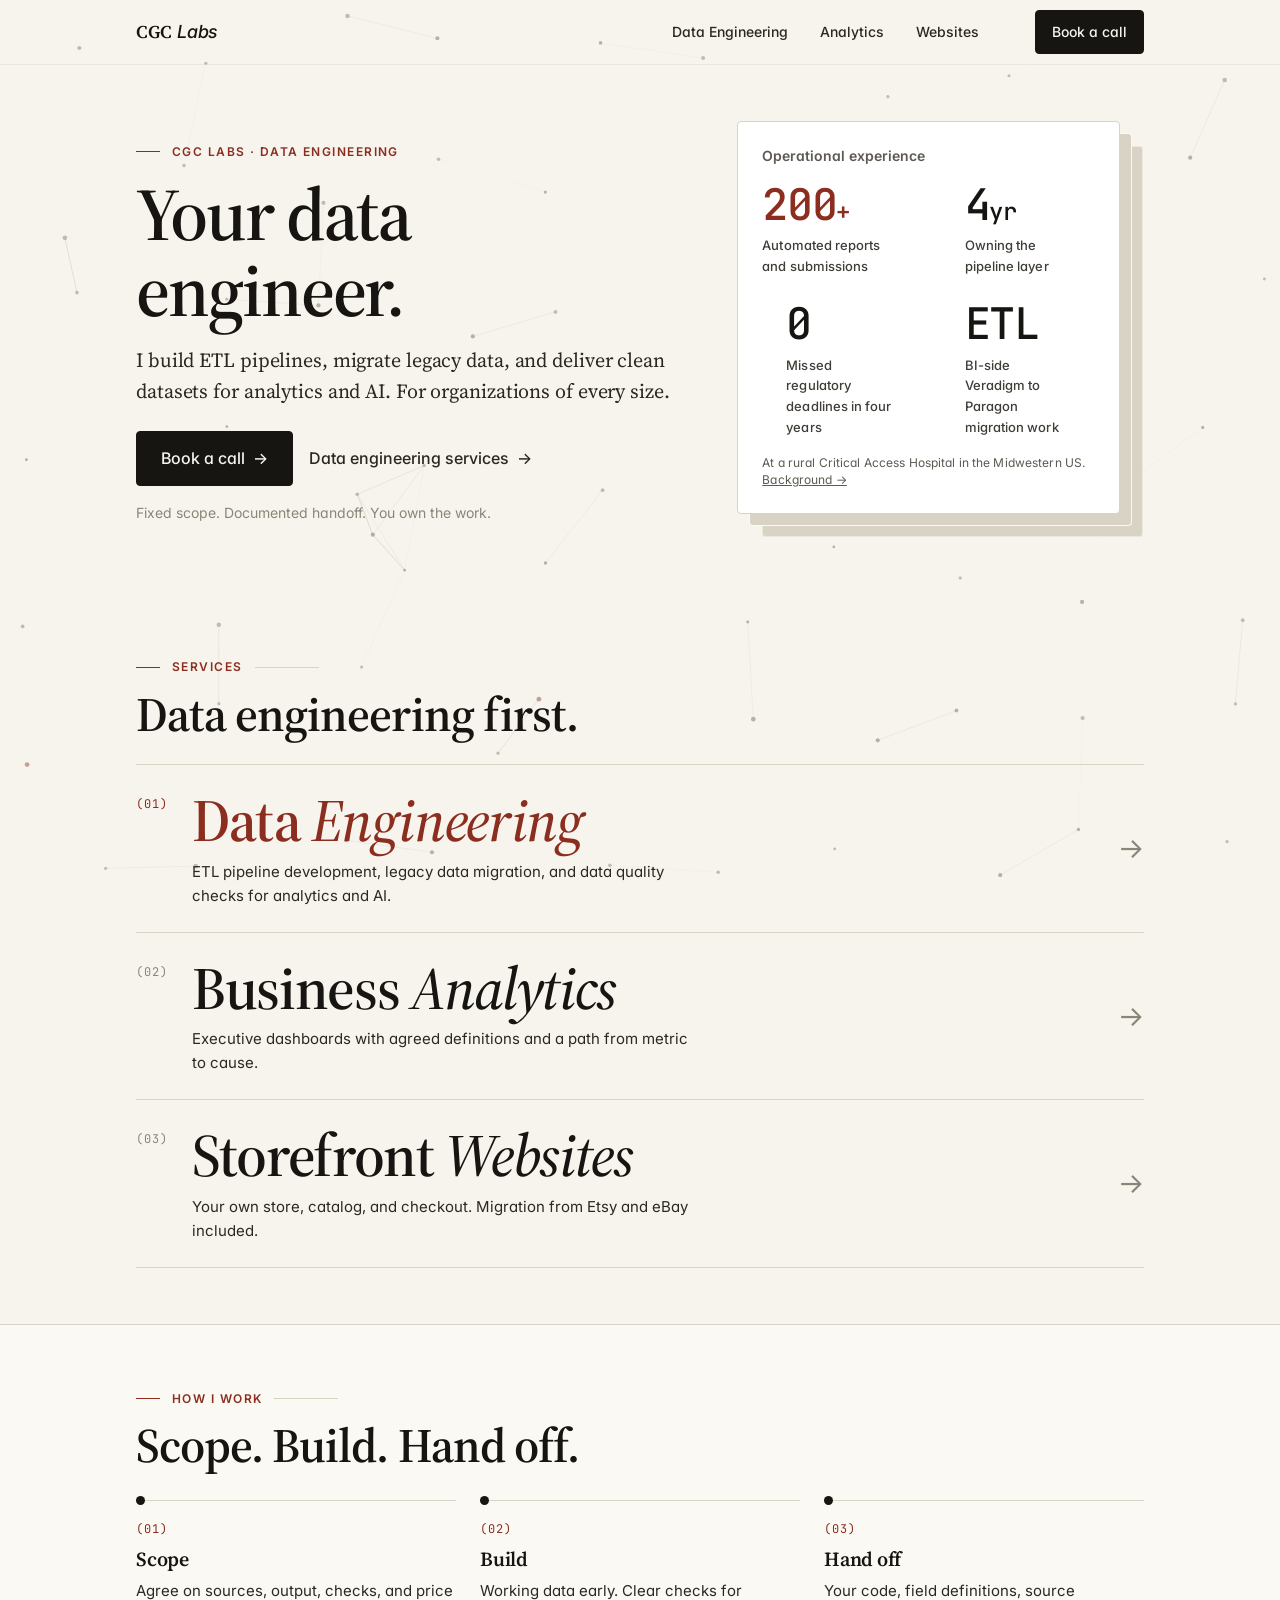
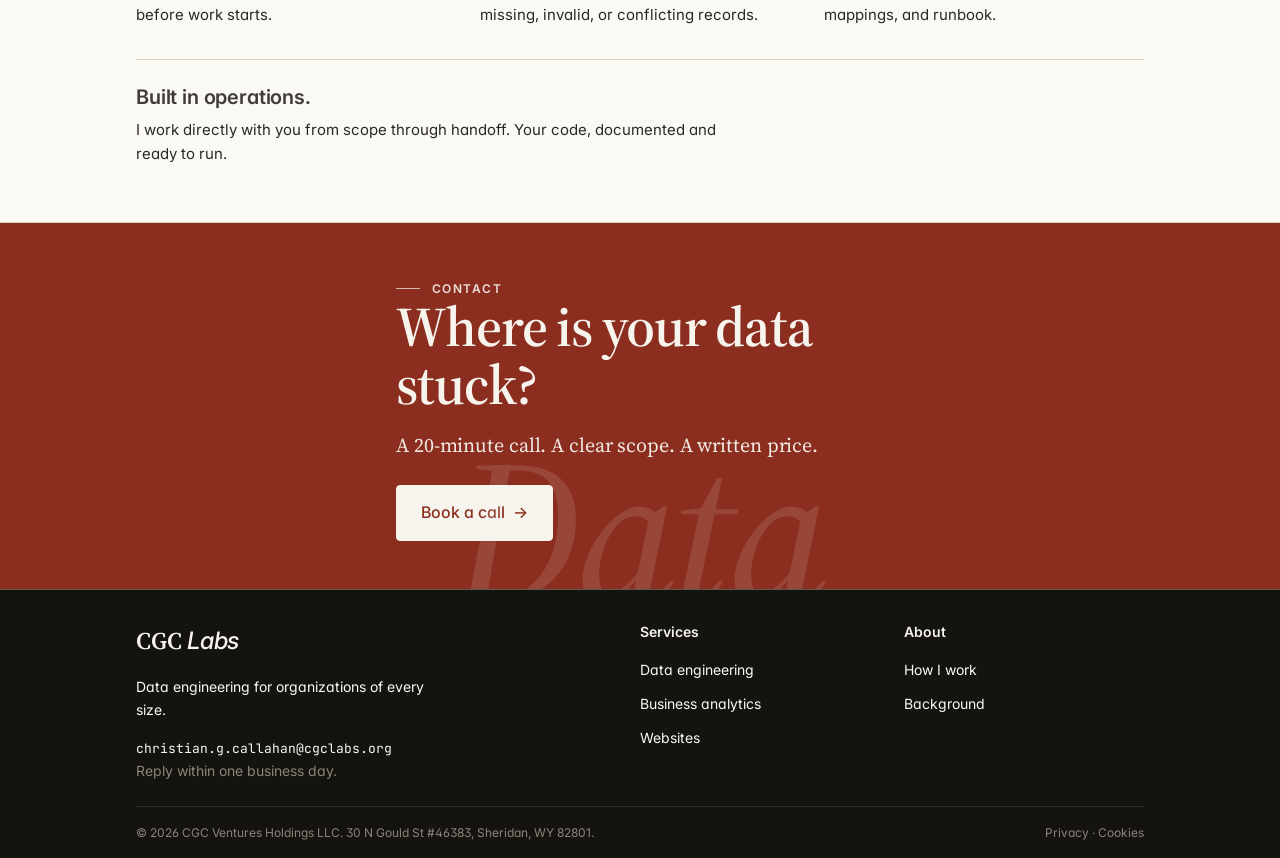
==== index.html @ a2caecab "Position CGC Labs for organizations of every size and improve SEO" ====
<!DOCTYPE html>
<html lang="en">
<head>
<meta charset="utf-8">
<meta name="viewport" content="width=device-width, initial-scale=1">
<title>Data Engineer for Hire &amp; ETL Consulting | CGC Labs</title>
<meta name="description" content="Hire an independent data engineer for ETL pipelines, legacy migration, and data quality. For organizations of every size, with code and handoff included.">
<link rel="canonical" href="https://cgclabs.org/">
<meta property="og:title" content="Data Engineer for Hire &amp; ETL Consulting | CGC Labs">
<meta property="og:description" content="Hire an independent data engineer for ETL pipelines, legacy migration, and data quality. For organizations of every size, with code and handoff included.">
<meta property="og:type" content="website">
<meta property="og:url" content="https://cgclabs.org/">
<link rel="icon" type="image/svg+xml" href="assets/favicon.svg">
<link rel="preconnect" href="https://fonts.googleapis.com">
<link rel="preconnect" href="https://fonts.gstatic.com" crossorigin>
<link rel="stylesheet" href="https://fonts.googleapis.com/css2?family=Source+Serif+4:ital,wght@0,400;0,500;0,600;0,700;1,400;1,500;1,600&family=Inter:ital,wght@0,400;0,500;0,600;0,700;1,400;1,500&family=JetBrains+Mono:ital,wght@0,400;0,500;0,700;1,400;1,500&display=swap">
<link rel="stylesheet" href="assets/style.css?v=20261020-1">
<meta name="robots" content="index, follow, max-image-preview:large">
<meta property="og:site_name" content="CGC Labs">
<script type="application/ld+json">
{
  "@context": "https://schema.org",
  "@graph": [
    {
      "@type": "Organization",
      "@id": "https://cgclabs.org/#organization",
      "name": "CGC Labs",
      "legalName": "CGC Ventures Holdings LLC",
      "url": "https://cgclabs.org/",
      "email": "christian.g.callahan@cgclabs.org",
      "logo": {
        "@type": "ImageObject",
        "url": "https://cgclabs.org/assets/logo.svg",
        "width": 512,
        "height": 512
      }
    },
    {
      "@type": "WebSite",
      "@id": "https://cgclabs.org/#website",
      "name": "CGC Labs",
      "url": "https://cgclabs.org/",
      "publisher": {
        "@id": "https://cgclabs.org/#organization"
      },
      "inLanguage": "en-US"
    },
    {
      "@type": "WebPage",
      "@id": "https://cgclabs.org/#webpage",
      "name": "Data Engineer for Hire & ETL Consulting | CGC Labs",
      "url": "https://cgclabs.org/",
      "description": "Hire an independent data engineer for ETL pipelines, legacy migration, and data quality. For organizations of every size, with code and handoff included.",
      "isPartOf": {
        "@id": "https://cgclabs.org/#website"
      },
      "publisher": {
        "@id": "https://cgclabs.org/#organization"
      },
      "inLanguage": "en-US",
      "mainEntity": {
        "@id": "https://cgclabs.org/data-engineering#service"
      }
    },
    {
      "@type": "Service",
      "@id": "https://cgclabs.org/data-engineering#service",
      "name": "Data engineering consulting",
      "serviceType": "Data engineering consulting",
      "url": "https://cgclabs.org/data-engineering",
      "provider": {
        "@id": "https://cgclabs.org/#organization"
      },
      "areaServed": {
        "@type": "Country",
        "name": "United States"
      }
    }
  ]
}
</script>
</head>
<body>
<a class="skip-link" href="#main">Skip to content</a>
<canvas class="bg-field" aria-hidden="true"></canvas>

<header class="nav">
  <div class="container nav-inner">
    <a class="logo" href="/" aria-label="CGC Labs, home"><b>CGC</b><i>Labs</i></a>
    <ul class="nav-links">
      <li><a href="/data-engineering">Data Engineering</a></li>
      <li><a href="/analytics">Analytics</a></li>
      <li><a href="/website">Websites</a></li>
    </ul>
    <a class="btn btn-primary nav-cta" href="mailto:christian.g.callahan@cgclabs.org?subject=Data%20engineering%20inquiry">Book a call</a>
    <button class="hamburger" aria-expanded="false" aria-controls="drawer" aria-label="Open menu">
      <span></span><span></span><span></span>
    </button>
  </div>
</header>

<div class="scrim"></div>
<aside class="drawer" id="drawer" aria-label="Menu">
  <div class="drawer-head">
    <a class="logo" href="/"><b>CGC</b><i>Labs</i></a>
    <button class="drawer-close" aria-label="Close menu">&times;</button>
  </div>
  <ul class="drawer-links">
    <li><a href="/data-engineering">Data Engineering</a></li>
    <li><a href="/analytics">Analytics</a></li>
    <li><a href="/website">Websites</a></li>
  </ul>
  <div class="drawer-cta">
    <a class="btn btn-primary btn-lg" href="mailto:christian.g.callahan@cgclabs.org?subject=Data%20engineering%20inquiry">Book a call</a>
  </div>
</aside>

<main id="main">
  <section class="hero">
    <div class="container hero-grid">
      <div class="hero-copy">
        <span class="overline reveal">CGC Labs &middot; Data engineering</span>
        <h1 class="h1 reveal reveal--1">Your data<br>engineer.</h1>
        <p class="body-lg reveal reveal--2">I build ETL pipelines, migrate legacy data, and deliver clean datasets for analytics and AI. For organizations of every size.</p>
        <div class="hero-ctas reveal reveal--3">
          <a class="btn btn-primary btn-lg" href="mailto:christian.g.callahan@cgclabs.org?subject=Data%20engineering%20inquiry">Book a call <span class="arr">&rarr;</span></a>
          <a class="btn btn-ghost btn-lg" href="/data-engineering">Data engineering services <span class="arr">&rarr;</span></a>
        </div>
        <p class="hero-trust">Fixed scope. Documented handoff. You own the work.</p>
      </div>
      <div class="hero-visual reveal reveal--2">
        <p class="h6">Operational experience</p>
        <div class="stat-grid stat-grid--2">
          <div class="stat stat--mini">
            <p class="metric metric--brick"><span data-count-to="200">200</span><span class="unit">+</span></p>
            <p class="stat-label">Automated reports and submissions</p>
          </div>
          <div class="stat stat--mini">
            <p class="metric"><span data-count-to="4">4</span><span class="unit">yr</span></p>
            <p class="stat-label">Owning the pipeline layer</p>
          </div>
          <div class="stat stat--mini">
            <p class="metric"><span data-count-to="0">0</span></p>
            <p class="stat-label">Missed regulatory deadlines in four years</p>
          </div>
          <div class="stat stat--mini">
            <p class="metric">ETL</p>
            <p class="stat-label">BI-side Veradigm to Paragon migration work</p>
          </div>
        </div>
        <p class="caption chart-caption">At a rural Critical Access Hospital in the Midwestern US. <a href="/data-engineering#standard">Background &rarr;</a></p>
      </div>
    </div>
  </section>

  <section class="section" id="practices">
    <div class="container">
      <div class="section-head">
        <span class="overline">Services</span>
        <h2 class="h2">Data engineering first.</h2>
      </div>
      <div class="index-list">
        <a class="index-row index-row--primary" href="/data-engineering">
          <span class="idx" aria-hidden="true">01</span>
          <h3 class="name">Data <em>Engineering</em></h3>
          <span class="arr" aria-hidden="true">&rarr;</span>
          <span class="desc">ETL pipeline development, legacy data migration, and data quality checks for analytics and AI.</span>
        </a>
        <a class="index-row" href="/analytics">
          <span class="idx" aria-hidden="true">02</span>
          <h3 class="name">Business <em>Analytics</em></h3>
          <span class="arr" aria-hidden="true">&rarr;</span>
          <span class="desc">Executive dashboards with agreed definitions and a path from metric to cause.</span>
        </a>
        <a class="index-row" href="/website">
          <span class="idx" aria-hidden="true">03</span>
          <h3 class="name">Storefront <em>Websites</em></h3>
          <span class="arr" aria-hidden="true">&rarr;</span>
          <span class="desc">Your own store, catalog, and checkout. Migration from Etsy and eBay included.</span>
        </a>
      </div>
    </div>
  </section>

  <section class="section section--bone" id="method">
    <div class="container">
      <div class="section-head">
        <span class="overline">How I work</span>
        <h2 class="h2">Scope. Build. Hand off.</h2>
      </div>
      <div class="timeline">
        <div class="step">
          <span class="num">01</span>
          <h3 class="h3">Scope</h3>
          <p>Agree on sources, output, checks, and price before work starts.</p>
        </div>
        <div class="step">
          <span class="num">02</span>
          <h3 class="h3">Build</h3>
          <p>Working data early. Clear checks for missing, invalid, or conflicting records.</p>
        </div>
        <div class="step">
          <span class="num">03</span>
          <h3 class="h3">Hand off</h3>
          <p>Your code, field definitions, source mappings, and runbook.</p>
        </div>
      </div>
      <div class="section-note" id="operator">
        <h3 class="h4">Built in operations.</h3>
        <p>I work directly with you from scope through handoff. Your code, documented and ready to run.</p>
      </div>
    </div>
  </section>

  <section class="cta-dark">
    <span class="ghost" aria-hidden="true">Data</span>
    <div class="container prose">
      <span class="overline">Contact</span>
      <h2 class="h2">Where is your data stuck?</h2>
      <p class="body-lg">A 20-minute call. A clear scope. A written price.</p>
      <a class="btn btn-invert btn-lg" href="mailto:christian.g.callahan@cgclabs.org?subject=Data%20engineering%20inquiry">Book a call <span class="arr">&rarr;</span></a>
    </div>
  </section>
</main>

<footer class="footer">
  <div class="container">
    <div class="footer-grid">
      <div>
        <a class="logo" href="/" aria-label="CGC Labs, home"><b>CGC</b><i>Labs</i></a>
        <p class="footer-tag">Data engineering for organizations of every size.</p>
        <p class="footer-contact"><a href="mailto:christian.g.callahan@cgclabs.org">christian.g.callahan@cgclabs.org</a><br>Reply within one business day.</p>
      </div>
      <nav aria-label="Services">
        <h6 class="h6">Services</h6>
        <ul class="footer-links">
          <li><a href="/data-engineering">Data engineering</a></li>
          <li><a href="/analytics">Business analytics</a></li>
          <li><a href="/website">Websites</a></li>
        </ul>
      </nav>
      <nav aria-label="About">
        <h6 class="h6">About</h6>
        <ul class="footer-links">
          <li><a href="/#method">How I work</a></li>
          <li><a href="/#operator">Background</a></li>
        </ul>
      </nav>
    </div>
    <div class="footer-fine">
      <span>&copy; <span data-year>2026</span> CGC Ventures Holdings LLC. 30 N Gould St #46383, Sheridan, WY 82801.</span>
      <span><a href="/privacy">Privacy</a> &middot; <a href="/cookies">Cookies</a></span>
    </div>
  </div>
</footer>

<script src="assets/site.js"></script>
<script src="assets/bg.js?v=1"></script>
</body>
</html>
---- assets/style.css ----
/* ============================================================
   CGC Labs: practice site stylesheet
   Implements the Website Theme Bible (section 3 tokens, section 4 components).
   Source palette: Paper / Ledger Ink / Brick 70. Sharp corners, hairline structure.
   ============================================================ */

:root {
  /* Surfaces */
  --paper: #F7F4EE;
  --bone: #FBF9F4;
  --vellum: #FFFFFF;
  --slate-ink: #14130F;
  --graphite-surface: #1C1A16;
  --iron: #252220;

  /* Ink scale */
  --ink: #161512;
  --pitch: #2A2823;
  --charcoal: #403D38;
  --graphite: #5E5A52;
  --slate: #8B8578;
  --stone: #D9D3C6;
  --ash: #B8B1A2;
  --bone-fill: #EDE8DE;

  /* Accent */
  --brick: #8B2E1F;
  --brick-light: #A1493C;
  --green: #3F6B4A;

  /* Type */
  --serif: "Source Serif 4", Charter, "Iowan Old Style", Baskerville, Georgia, serif;
  --sans: "Inter", -apple-system, BlinkMacSystemFont, "Segoe UI", "Helvetica Neue", Arial, sans-serif;
  --mono: "JetBrains Mono", "SF Mono", Menlo, Consolas, "Liberation Mono", monospace;

  /* Spacing (4px base) */
  --sp-xs: 4px; --sp-sm: 8px; --sp-md: 16px; --sp-lg: 24px;
  --sp-xl: 32px; --sp-2xl: 48px; --sp-3xl: 64px; --sp-4xl: 96px; --sp-5xl: 128px;
}

/* ---------- Base ---------- */
*, *::before, *::after { box-sizing: border-box; margin: 0; padding: 0; }

html { scroll-behavior: smooth; text-rendering: optimizeLegibility;
  -webkit-font-smoothing: antialiased; -moz-osx-font-smoothing: grayscale; }

body {
  background: var(--paper);
  color: var(--pitch);
  font-family: var(--sans);
  font-size: 1rem;
  line-height: 1.6;
  font-feature-settings: "cv11" 1, "ss01" 1, "calt" 1;
}

img, svg { display: block; max-width: 100%; }
a { color: inherit; }

::selection { background: var(--brick); color: var(--paper); }

*:focus { outline: none; }
*:focus-visible { outline: 2px solid #1F4D3A; outline-offset: 2px; }

.skip-link {
  position: absolute; top: -100px; left: 8px; z-index: 100;
  padding: 8px 16px; background: var(--ink); color: var(--paper);
  text-decoration: none; border-radius: 4px; transition: top 200ms ease-out;
}
.skip-link:focus { top: 8px; }

/* ---------- Type scale ---------- */
h1, h2, h3 { font-family: var(--serif); color: var(--ink); font-weight: 600; }

.h1 { font-size: clamp(2.75rem, 5.8vw, 4.75rem); line-height: 1.02; letter-spacing: -0.028em; }
.h2 { font-size: clamp(2rem, 3.9vw, 3rem); line-height: 1.08; letter-spacing: -0.02em; }
.h3 { font-size: clamp(1.5rem, 2.4vw, 1.875rem); line-height: 1.2; letter-spacing: -0.012em; }
.h4 { font-family: var(--sans); font-size: 1.25rem; font-weight: 600; color: var(--charcoal); letter-spacing: -0.008em; line-height: 1.3; }
.h6 { font-family: var(--sans); font-size: 0.875rem; font-weight: 600; color: var(--graphite); line-height: 1.4; }

.body-lg { font-family: var(--serif); font-size: 1.25rem; line-height: 1.55; color: var(--pitch); letter-spacing: -0.005em; }
.body { font-size: 1rem; line-height: 1.6; color: var(--pitch); }
.body-sm { font-size: 0.875rem; line-height: 1.5; color: var(--pitch); letter-spacing: 0.003em; }
.caption { font-size: 0.75rem; line-height: 1.45; color: var(--graphite); letter-spacing: 0.01em; }

.overline {
  font-family: var(--sans); font-size: 0.75rem; font-weight: 600;
  text-transform: uppercase; letter-spacing: 0.12em; color: var(--brick);
  display: inline-flex; align-items: center; gap: 12px;
}
.overline::before { content: ""; width: 24px; height: 1px; background: var(--brick); display: inline-block; }
.section-head .overline::after { content: ""; width: 64px; height: 1px; background: var(--stone); display: inline-block; }

.mono { font-family: var(--mono); font-feature-settings: "zero" 1; }
.metric { font-family: var(--mono); font-weight: 500; font-feature-settings: "tnum" 1, "zero" 1; letter-spacing: -0.03em; line-height: 1.05; color: var(--ink); }
.metric .unit { font-size: 0.55em; letter-spacing: -0.02em; }
.metric--brick { color: var(--brick); }

/* ---------- Layout ---------- */
.container { max-width: 1200px; margin: 0 auto; padding: 0 var(--sp-lg); }
@media (min-width: 768px)  { .container { padding: 0 var(--sp-2xl); } }
@media (min-width: 1024px) { .container { padding: 0 var(--sp-3xl); } }
@media (min-width: 1280px) { .container { padding: 0 var(--sp-4xl); } }

.prose { max-width: 680px; }
.prose p + p { margin-top: 1em; }
.prose--hero { max-width: 900px; }
.prose--hero .body-lg { max-width: 680px; }

.section { padding: var(--sp-xl) 0; }
@media (min-width: 768px)  { .section { padding: 44px 0; } }
@media (min-width: 1024px) { .section { padding: 56px 0; } }

.section--bone { background: var(--bone); border-top: 1px solid var(--stone); border-bottom: 1px solid var(--stone); }
.section--dark { background: var(--slate-ink); }

.section-head { margin-bottom: var(--sp-lg); max-width: 760px; }
.section-head .overline { margin-bottom: 12px; }
.section-head .h2 { margin-bottom: 12px; }
.section-note { margin-top: var(--sp-xl); padding-top: var(--sp-lg); border-top: 1px solid var(--stone); }
.section-note p { margin-top: var(--sp-sm); max-width: 68ch; font-size: 0.9375rem; }
.legal-copy .overline { margin-bottom: var(--sp-md); }
.legal-copy .h1 { margin-bottom: var(--sp-md); }
.legal-copy .h3 { margin-top: var(--sp-lg); margin-bottom: var(--sp-sm); }
[id] { scroll-margin-top: 80px; }

.hairline { height: 1px; background: var(--stone); border: 0; }

/* ---------- Living ledger field ---------- */
.bg-field { position: fixed; inset: 0; z-index: -1; pointer-events: none; }

/* ---------- Nav ---------- */
.nav {
  position: sticky; top: 0; z-index: 30;
  border-bottom: 1px solid rgba(217, 211, 198, 0.4);
  background: transparent;
  transition: background-color 200ms ease-out, border-color 200ms ease-out, box-shadow 200ms ease-out;
}
.nav.scrolled {
  background: var(--paper);
  border-bottom-color: var(--stone);
  box-shadow: 0 1px 2px 0 rgba(17, 17, 17, 0.04);
}
.nav-inner { display: flex; align-items: center; height: 64px; gap: var(--sp-xl); }
@media (max-width: 767px) { .nav-inner { height: 56px; } }

.logo { font-size: 18px; text-decoration: none; display: inline-flex; align-items: baseline; gap: 5px; color: var(--ink); }
.logo b { font-family: var(--serif); font-weight: 600; letter-spacing: 0; }
.logo i { font-family: var(--sans); font-style: italic; font-weight: 500; letter-spacing: -0.01em; }
.logo:hover i { border-bottom: 1px solid var(--brick); padding-bottom: 1px; }

.nav-links { display: flex; gap: var(--sp-xl); margin-left: auto; list-style: none; }
@media (max-width: 899px) { .nav-links { display: none; } }
.nav-links a {
  font-family: var(--sans); font-size: 14px; font-weight: 500; color: var(--pitch);
  text-decoration: none; padding: 6px 0;
}
.nav-links a:hover { border-bottom: 1px solid var(--brick); padding-bottom: 5px; }
.nav-links a[aria-current="page"] { color: var(--ink); border-bottom: 1px solid var(--brick); padding-bottom: 5px; }

.nav-cta { margin-left: var(--sp-lg); }
@media (max-width: 899px) { .nav-inner .nav-cta { display: none; } }

.hamburger {
  display: none; margin-left: auto;
  width: 44px; height: 44px; background: none; border: 0; cursor: pointer;
  flex-direction: column; align-items: center; justify-content: center; gap: 5px;
}
.hamburger span { display: block; width: 22px; height: 1.5px; background: var(--pitch); transition: transform 200ms ease-out, opacity 200ms ease-out; }
@media (max-width: 899px) { .hamburger { display: flex; } }
.hamburger[aria-expanded="true"] span:nth-child(1) { transform: translateY(6.5px) rotate(45deg); }
.hamburger[aria-expanded="true"] span:nth-child(2) { opacity: 0; }
.hamburger[aria-expanded="true"] span:nth-child(3) { transform: translateY(-6.5px) rotate(-45deg); }

.scrim {
  position: fixed; inset: 0; z-index: 40; background: rgba(22, 21, 18, 0.5);
  opacity: 0; pointer-events: none; transition: opacity 200ms ease-out;
}
.scrim.open { opacity: 1; pointer-events: auto; }

.drawer {
  position: fixed; top: 0; right: 0; bottom: 0; z-index: 50;
  width: 88%; max-width: 400px; background: var(--paper);
  border-left: 1px solid var(--stone);
  transform: translateX(100%); transition: transform 300ms ease-out;
  display: flex; flex-direction: column; padding: var(--sp-lg);
}
.drawer.open { transform: translateX(0); }
.drawer-head { display: flex; justify-content: space-between; align-items: center; margin-bottom: var(--sp-lg); }
.drawer-close { width: 44px; height: 44px; border: 0; background: none; cursor: pointer; font-size: 22px; line-height: 1; color: var(--pitch); }
.drawer-links { list-style: none; flex: 1; }
.drawer-links a {
  display: flex; align-items: center; justify-content: space-between;
  height: 56px; padding: 0 var(--sp-md); text-decoration: none;
  font-family: var(--sans); font-size: 16px; font-weight: 500; color: var(--pitch);
  border-bottom: 1px solid var(--stone);
}
.drawer-links a::after { content: "\2192"; color: var(--slate); }
.drawer-links a[aria-current="page"] { color: var(--ink); border-bottom: 1px solid var(--brick); }
.drawer-cta { padding: var(--sp-lg) var(--sp-md) var(--sp-md); }

/* ---------- Buttons ---------- */
.btn {
  display: inline-flex; align-items: center; justify-content: center; gap: 8px;
  font-family: var(--sans); font-size: 14px; font-weight: 500;
  border-radius: 4px; text-decoration: none; cursor: pointer;
  padding: 10px 16px; min-height: 40px;
  transition: background-color 150ms ease-out, border-color 150ms ease-out, color 150ms ease-out;
}
.btn-lg { font-size: 16px; padding: 14px 24px; min-height: 52px; }
.btn .arr { display: inline-block; transition: transform 150ms ease-out; }
.btn:hover .arr { transform: translateX(4px); }

.btn-primary { background: var(--ink); color: var(--paper); border: 1px solid var(--ink); }
.btn-primary:hover { background: var(--pitch); }

.btn-secondary { background: transparent; color: var(--pitch); border: 1px solid var(--pitch); }
.btn-secondary:hover { background: var(--bone-fill); }

.btn-ghost { background: transparent; color: var(--pitch); border: 0; padding: 6px 0; }
.btn-ghost:hover { color: var(--ink); }
.btn-ghost:hover .arr { transform: translateX(4px); }

.btn-invert { background: var(--paper); color: var(--ink); border: 1px solid var(--paper); }
.btn-invert:hover { background: var(--bone); }

/* ---------- Hero ---------- */
.hero { padding: 36px 0; }
@media (min-width: 768px)  { .hero { padding: var(--sp-2xl) 0; } }
@media (min-width: 1024px) { .hero { padding: 56px 0; } }

.hero-grid { display: grid; gap: var(--sp-xl); }
@media (min-width: 1024px) { .hero-grid { grid-template-columns: 7fr 5fr; align-items: center; } }

.hero-copy .overline { margin-bottom: var(--sp-md); }
.hero-copy .h1 { max-width: 10.5em; margin-bottom: var(--sp-md); }
.hero-copy .body-lg { max-width: 60ch; margin-bottom: var(--sp-lg); }
.prose--hero .overline { margin-bottom: var(--sp-md); }
.prose--hero .h1 { margin-bottom: var(--sp-md); }
.prose--hero .body-lg { margin-bottom: var(--sp-lg); }
.hero-ctas { display: flex; flex-wrap: wrap; gap: var(--sp-md); align-items: center; }
.hero-trust { margin-top: var(--sp-md); font-size: 0.875rem; color: var(--slate); }

.hero-meta { display: flex; flex-wrap: wrap; gap: var(--sp-sm); margin-top: var(--sp-xl); }
.hero-meta span {
  font-family: var(--mono); font-size: 0.75rem; letter-spacing: 0.02em; color: var(--charcoal);
  border: 1px solid var(--stone); background: var(--vellum);
  padding: 6px 14px; border-radius: 2px; display: inline-flex; align-items: center;
}

/* Home hero chart card: stacked offset sheets behind the panel */
.hero-visual {
  border: 1px solid var(--stone); background: var(--vellum); padding: var(--sp-lg); border-radius: 4px;
  box-shadow:
    12px 12px 0 -1px var(--stone),
    12px 12px 0 0 var(--bone),
    24px 24px 0 -2px var(--stone),
    24px 24px 0 -1px var(--bone-fill);
  margin-right: 24px; margin-bottom: 24px;
}
@media (max-width: 1023px) {
  .hero-visual { box-shadow: 12px 12px 0 -1px var(--stone), 12px 12px 0 0 var(--bone); margin-right: 12px; margin-bottom: 12px; }
}
.hero-visual .h6 { margin-bottom: var(--sp-md); }
.chart-caption { margin-top: var(--sp-md); }

/* ---------- Practices index (museum word list) ---------- */
.index-list { border-top: 1px solid var(--stone); }
.index-row {
  display: grid; grid-template-columns: auto 1fr auto; column-gap: var(--sp-lg);
  align-items: baseline; padding: var(--sp-lg) 0; border-bottom: 1px solid var(--stone);
  text-decoration: none;
}
.index-row .idx {
  grid-column: 1; grid-row: 1;
  font-family: var(--mono); font-size: 0.75rem; color: var(--slate); letter-spacing: 0.08em;
  align-self: start; padding-top: 0.5em;
}
.index-row .idx::before { content: "("; }
.index-row .idx::after { content: ")"; }
.index-row .name {
  grid-column: 2; grid-row: 1;
  font-family: var(--serif); font-weight: 600; color: var(--ink);
  font-size: clamp(1.875rem, 5vw, 3.75rem); line-height: 1.04; letter-spacing: -0.022em;
  transition: color 150ms ease-out;
}
.index-row .name em { font-style: italic; font-weight: 500; }
.index-row--primary .name, .index-row--primary .idx { color: var(--brick); }
.index-row .arr {
  grid-column: 3; grid-row: 1 / 3; align-self: center;
  font-family: var(--sans); font-size: clamp(1.25rem, 2.2vw, 2rem); color: var(--slate);
  transition: transform 150ms ease-out, color 150ms ease-out;
}
.index-row .desc {
  grid-column: 2; grid-row: 2; margin-top: var(--sp-sm);
  font-size: 0.9375rem; line-height: 1.6; color: var(--pitch); max-width: 56ch;
}
.index-row:hover .name, .index-row:focus-visible .name { color: var(--brick); }
.index-row:hover .arr, .index-row:focus-visible .arr { color: var(--ink); transform: translateX(6px); }
@media (max-width: 767px) {
  .index-row { grid-template-columns: auto 1fr; column-gap: var(--sp-md); padding: var(--sp-md) 0; }
  .index-row .arr { display: none; }
  .index-row .desc { grid-column: 2; }
}

/* ---------- Stat blocks ---------- */
.stat-grid { display: grid; gap: var(--sp-md); }
.stat-grid--4 { grid-template-columns: repeat(2, minmax(0, 1fr)); }
@media (min-width: 768px) { .stat-grid--4 { grid-template-columns: repeat(2, 1fr); } }
@media (min-width: 1024px) { .stat-grid--4 { grid-template-columns: repeat(4, 1fr); } .stat-grid--3 { grid-template-columns: repeat(3, 1fr); } }
@media (min-width: 768px) { .stat-grid--3 { grid-template-columns: repeat(3, 1fr); } }
@media (min-width: 1024px) { .stat-grid--3 { grid-template-columns: repeat(3, 1fr); } }

.stat-grid--2 { grid-template-columns: repeat(2, 1fr); gap: var(--sp-lg); }
.stat--mini .metric { font-size: clamp(1.625rem, 2.4vw, 2.125rem); }
.stat--mini .stat-label { font-size: 0.8125rem; }

.stat { padding: var(--sp-sm) 0; }
@media (min-width: 1024px) { .stat { padding: 0 var(--sp-lg); } .stat:first-child { padding-left: 0; } }
.stat .metric { font-size: clamp(2.25rem, 3.4vw, 3rem); }
.stat-label { margin-top: var(--sp-sm); font-size: 0.875rem; font-weight: 500; color: var(--charcoal); letter-spacing: 0.005em; max-width: 24ch; }

/* ---------- Cards ---------- */
.card-grid { display: grid; gap: var(--sp-lg); }
@media (min-width: 768px) { .card-grid--3 { grid-template-columns: repeat(3, 1fr); } }
@media (min-width: 768px) { .card-grid--2 { grid-template-columns: repeat(2, 1fr); } }

.card {
  background: var(--bone); border: 1px solid var(--stone); border-radius: 6px;
  padding: var(--sp-xl); text-decoration: none; display: flex; flex-direction: column;
  transition: background-color 200ms ease-out, border-color 200ms ease-out, box-shadow 200ms ease-out, transform 450ms ease;
}
.card:hover { background: var(--vellum); border-color: var(--pitch); box-shadow: 0 1px 2px 0 rgba(17,17,17,0.04); transform: translateY(-3px); }
.card .num { font-family: var(--mono); font-size: 0.75rem; color: var(--brick); letter-spacing: 0.08em; margin-bottom: var(--sp-lg); }
.card .num::before { content: "("; }
.card .num::after { content: ")"; }
.card h3 { margin-bottom: var(--sp-md); }
.card p { font-size: 0.9375rem; color: var(--pitch); margin-bottom: var(--sp-lg); }
.card .card-link { margin-top: auto; font-size: 14px; font-weight: 500; color: var(--pitch); }
.card:hover .card-link { color: var(--ink); }
.card-link .arr { transition: transform 150ms ease-out; display: inline-block; }
.card:hover .card-link .arr { transform: translateX(4px); }

.card--static { text-decoration: none; }
.card--static:hover { transform: none; }

/* ---------- Deliverable blocks (numbered sections) ---------- */
.block-list { display: grid; gap: var(--sp-lg); }
@media (min-width: 768px) { .block-list--2 { grid-template-columns: repeat(2, 1fr); gap: var(--sp-lg) var(--sp-2xl); } }
.block { border-top: 1px solid var(--stone); padding-top: var(--sp-md); }
.block .num { font-family: var(--mono); font-size: 0.75rem; color: var(--graphite); letter-spacing: 0.08em; display: block; margin-bottom: var(--sp-sm); }
.block .num::before { content: "("; }
.block .num::after { content: ")"; }
.block h3 { font-size: 1.25rem; margin-bottom: var(--sp-sm); }
.block p { font-size: 0.9375rem; color: var(--pitch); }

/* ---------- Drag / fix lists ---------- */
.list-two-col { display: grid; gap: var(--sp-2xl); }
@media (min-width: 768px) { .list-two-col { grid-template-columns: 1fr 1fr; gap: var(--sp-2xl) var(--sp-2xl); } }
.sq-list { list-style: none; display: grid; gap: var(--sp-md); }
.sq-list li { position: relative; padding-left: 20px; font-size: 0.9375rem; color: var(--pitch); }
.sq-list li::before { content: ""; position: absolute; left: 0; top: 8px; width: 5px; height: 5px; background: var(--stone); }
.sq-list--muted li { color: var(--slate); text-decoration: line-through; }
.sq-list--muted li::before { background: var(--ash); }
.sq-list--strong li { font-weight: 500; color: var(--pitch); }
.sq-list--strong li::before { background: var(--brick); }

/* ---------- Timeline ---------- */
.timeline { display: grid; gap: var(--sp-xl); position: relative; }
@media (min-width: 1024px) { .timeline { grid-template-columns: repeat(3, 1fr); gap: var(--sp-lg); } }
.step { position: relative; padding-top: var(--sp-lg); }
.step::before { content: ""; position: absolute; top: 4px; left: 0; right: 0; height: 1px; background: var(--stone); }
.step::after { content: ""; position: absolute; top: 0; left: 0; width: 9px; height: 9px; background: var(--ink); border-radius: 9999px; }
.step .num { font-family: var(--mono); font-size: 0.75rem; color: var(--brick); letter-spacing: 0.08em; display: block; margin-bottom: var(--sp-sm); }
.step .num::before { content: "("; }
.step .num::after { content: ")"; }
.step h3 { font-size: 1.25rem; margin-bottom: var(--sp-sm); }
.step p { font-size: 0.9375rem; color: var(--pitch); }

/* ---------- Case narratives ---------- */
.case { display: grid; gap: var(--sp-2xl); }
@media (min-width: 1024px) { .case { grid-template-columns: 8fr 4fr; } }
.case-meta { font-size: 0.875rem; color: var(--graphite); margin-bottom: var(--sp-md); }
.case .h3 { margin-bottom: var(--sp-md); }
.case-side { border-left: 1px solid var(--stone); padding-left: var(--sp-xl); }
@media (max-width: 1023px) { .case-side { border-left: 0; padding-left: 0; border-top: 1px solid var(--stone); padding-top: var(--sp-xl); } }
.case-side dt { font-family: var(--sans); font-size: 0.75rem; font-weight: 600; color: var(--graphite); text-transform: uppercase; letter-spacing: 0.08em; margin-top: var(--sp-md); }
.case-side dt:first-child { margin-top: 0; }
.case-side dd { font-size: 0.875rem; color: var(--pitch); margin-top: 2px; }

/* ---------- Pricing ---------- */
.price-grid { display: grid; gap: var(--sp-lg); }
@media (min-width: 768px) { .price-grid { grid-template-columns: 1fr 1fr; } }
.price-card { background: var(--bone); border: 1px solid var(--stone); border-radius: 6px; padding: var(--sp-lg); }
.price-card .metric { font-size: clamp(2.25rem, 3.4vw, 3rem); }
.price-card h3 { margin-top: var(--sp-md); margin-bottom: var(--sp-sm); }
.price-card p { font-size: 0.9375rem; color: var(--pitch); }
.price-card .price-note { margin-top: var(--sp-md); font-size: 0.875rem; color: var(--graphite); }

/* ---------- Pull quote (statement panel) ---------- */
.pull-quote {
  border: 1px solid var(--stone); border-left: 3px solid var(--brick);
  background: var(--vellum); padding: var(--sp-xl); max-width: 620px;
}
.pull-quote p { font-family: var(--serif); font-style: italic; font-size: clamp(1.375rem, 2.2vw, 1.75rem); line-height: 1.4; color: var(--ink); }
.pull-quote cite { display: block; margin-top: var(--sp-md); font-family: var(--sans); font-style: normal; font-size: 0.875rem; color: var(--graphite); }

/* ---------- CTA blocks ---------- */
.cta-inline { border-top: 1px solid var(--stone); border-bottom: 1px solid var(--stone); padding: var(--sp-4xl) 0; }
.cta-inline .h2 { margin-bottom: var(--sp-md); }
.cta-inline .body-lg { margin-bottom: var(--sp-xl); max-width: 60ch; }

/* ---------- Closing CTA: the brick wall (museum field) ---------- */
.cta-dark {
  position: relative; overflow: hidden;
  background: var(--brick); color: var(--paper); padding: var(--sp-2xl) 0;
}
.cta-dark .overline { color: rgba(247, 244, 238, 0.9); }
.cta-dark .overline::before { background: rgba(247, 244, 238, 0.7); }
.cta-dark .overline::after { background: rgba(247, 244, 238, 0.35); }
.cta-dark .h2 { color: var(--paper); font-size: clamp(2.25rem, 4.6vw, 3.5rem); line-height: 1.04; margin-bottom: var(--sp-md); max-width: 22ch; }
.cta-dark .body-lg { color: rgba(247, 244, 238, 0.94); margin-bottom: var(--sp-lg); max-width: 60ch; }
.cta-dark .cta-contact { margin-top: var(--sp-lg); font-family: var(--mono); font-size: 0.75rem; color: rgba(247, 244, 238, 0.75); letter-spacing: 0.02em; }
.cta-dark .cta-contact a { color: var(--paper); }
.cta-dark .btn-invert { background: var(--paper); color: var(--brick); border: 1px solid var(--paper); }
.cta-dark .btn-invert:hover { background: var(--bone); border-color: var(--bone); }
.ghost {
  position: absolute; left: 50%; bottom: -0.22em; transform: translateX(-50%);
  font-family: var(--serif); font-style: italic; font-weight: 500; line-height: 1;
  font-size: clamp(6rem, 16vw, 14rem); letter-spacing: -0.02em;
  color: rgba(247, 244, 238, 0.12); white-space: nowrap;
  pointer-events: none; user-select: none;
}
@media (max-width: 767px) { .ghost { font-size: clamp(4rem, 22vw, 6rem); bottom: -0.12em; } }

/* ---------- Footer ---------- */
.footer { background: var(--slate-ink); color: var(--bone); padding: var(--sp-xl) 0 var(--sp-md); border-top: 1px solid var(--graphite); }
.footer a { color: var(--bone); text-decoration: none; }
.footer a:hover { color: var(--paper); }
.footer-grid { display: grid; grid-template-columns: repeat(2, minmax(0, 1fr)); gap: var(--sp-lg); }
.footer-grid > div { grid-column: 1 / -1; }
@media (min-width: 768px) {
  .footer-grid { grid-template-columns: 4fr 2fr 2fr; }
  .footer-grid > div { grid-column: auto; }
}
.footer .logo { color: var(--paper); font-size: 24px; }
.footer-tag { margin-top: var(--sp-md); font-size: 0.875rem; color: var(--bone); max-width: 34ch; }
.footer-contact { margin-top: var(--sp-md); font-size: 0.875rem; color: var(--slate); }
.footer-contact a { font-family: var(--mono); font-size: 0.8125rem; overflow-wrap: anywhere; }
.footer h6 { color: var(--paper); margin-bottom: var(--sp-md); }
.footer-links { list-style: none; display: grid; gap: var(--sp-sm); }
.footer-links a { font-size: 14px; }
.footer-links a:hover { border-bottom: 1px solid var(--brick); padding-bottom: 1px; }
.footer-fine a { text-decoration: none; }
.footer-fine { margin-top: var(--sp-lg); padding-top: var(--sp-md); border-top: 1px solid rgba(94, 90, 82, 0.4); display: flex; flex-wrap: wrap; gap: var(--sp-sm) var(--sp-xl); justify-content: space-between; }
.footer-fine span, .footer-fine a { font-size: 0.75rem; color: var(--slate); }

/* ---------- Motion ---------- */
.reveal { opacity: 0; transform: translateY(18px); animation: reveal 800ms ease-out forwards; }
.reveal--1 { animation-delay: 100ms; } .reveal--2 { animation-delay: 200ms; } .reveal--3 { animation-delay: 300ms; }
@keyframes reveal { to { opacity: 1; transform: translateY(0); } }

@media (prefers-reduced-motion: reduce) {
  *, *::before, *::after {
    animation-duration: 0.01ms !important; animation-iteration-count: 1 !important;
    transition-duration: 0.01ms !important; scroll-behavior: auto !important;
  }
  .reveal { opacity: 1; transform: none; }
}
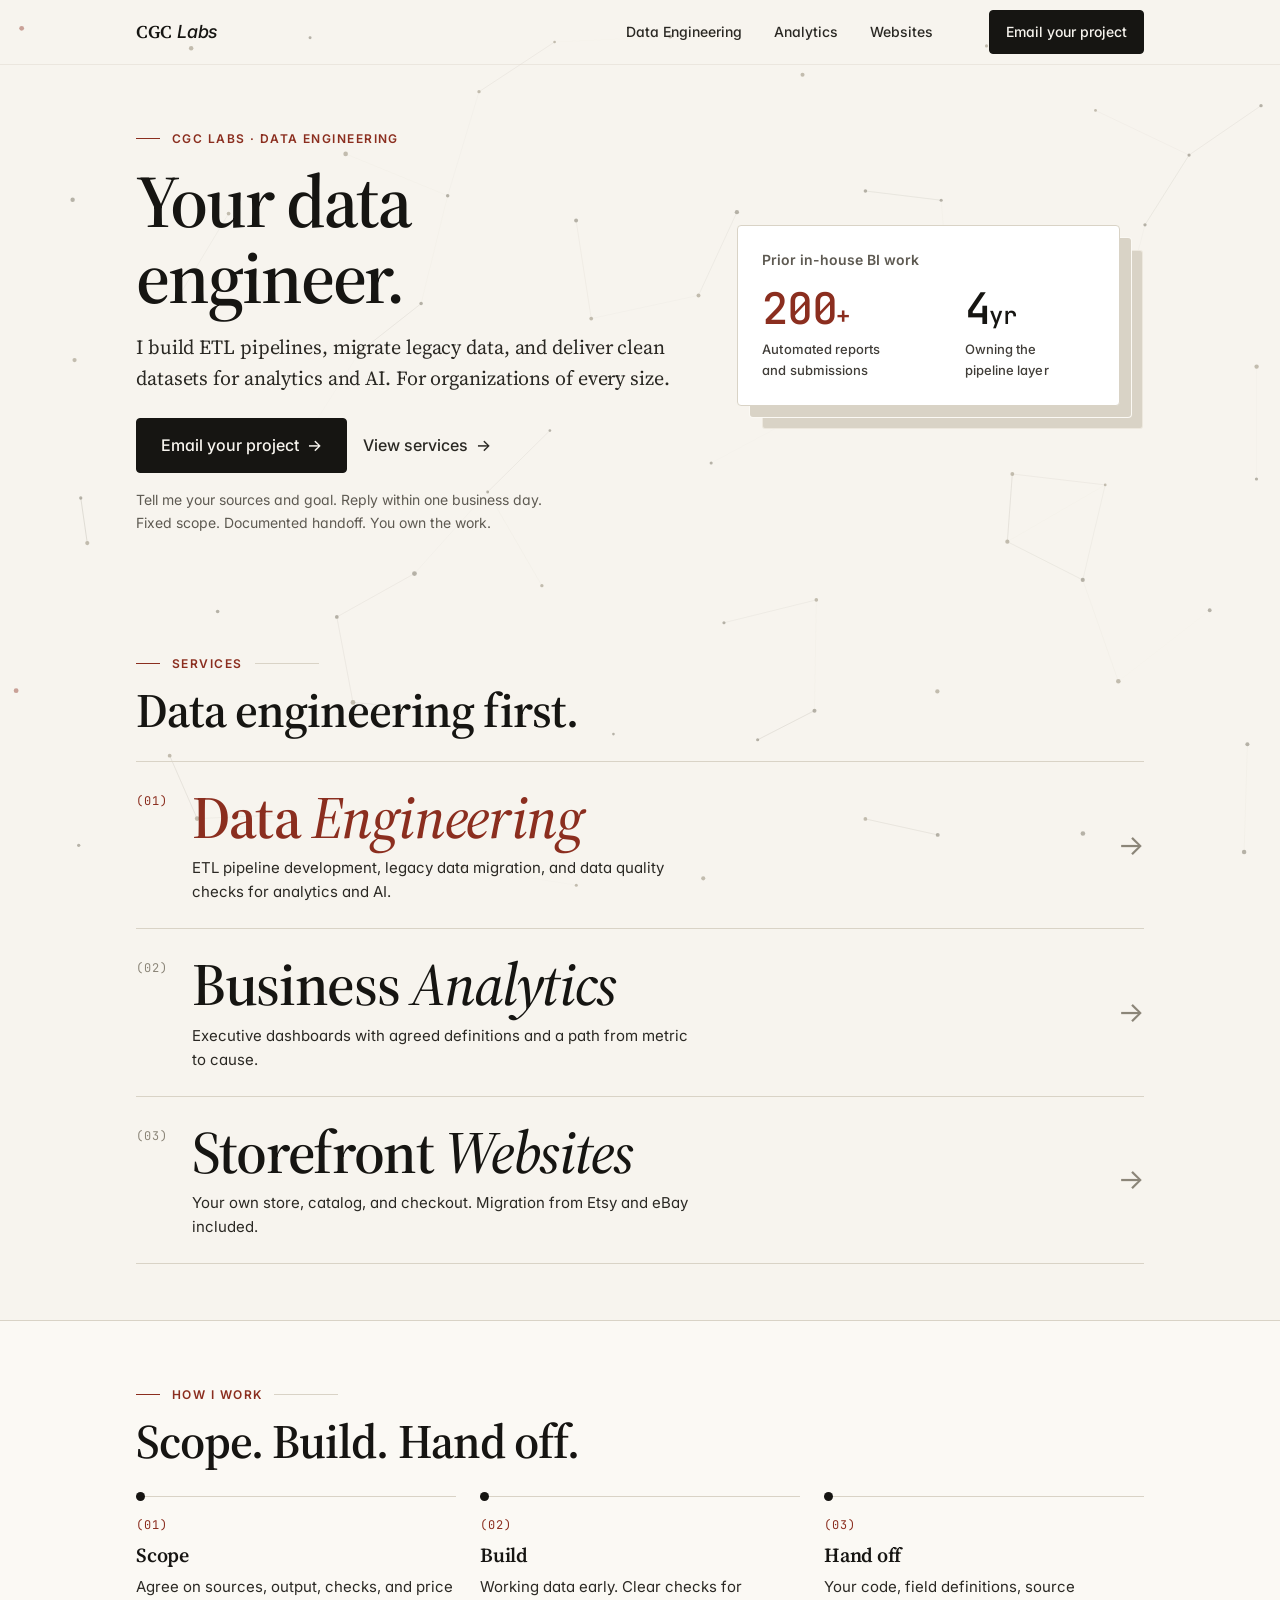
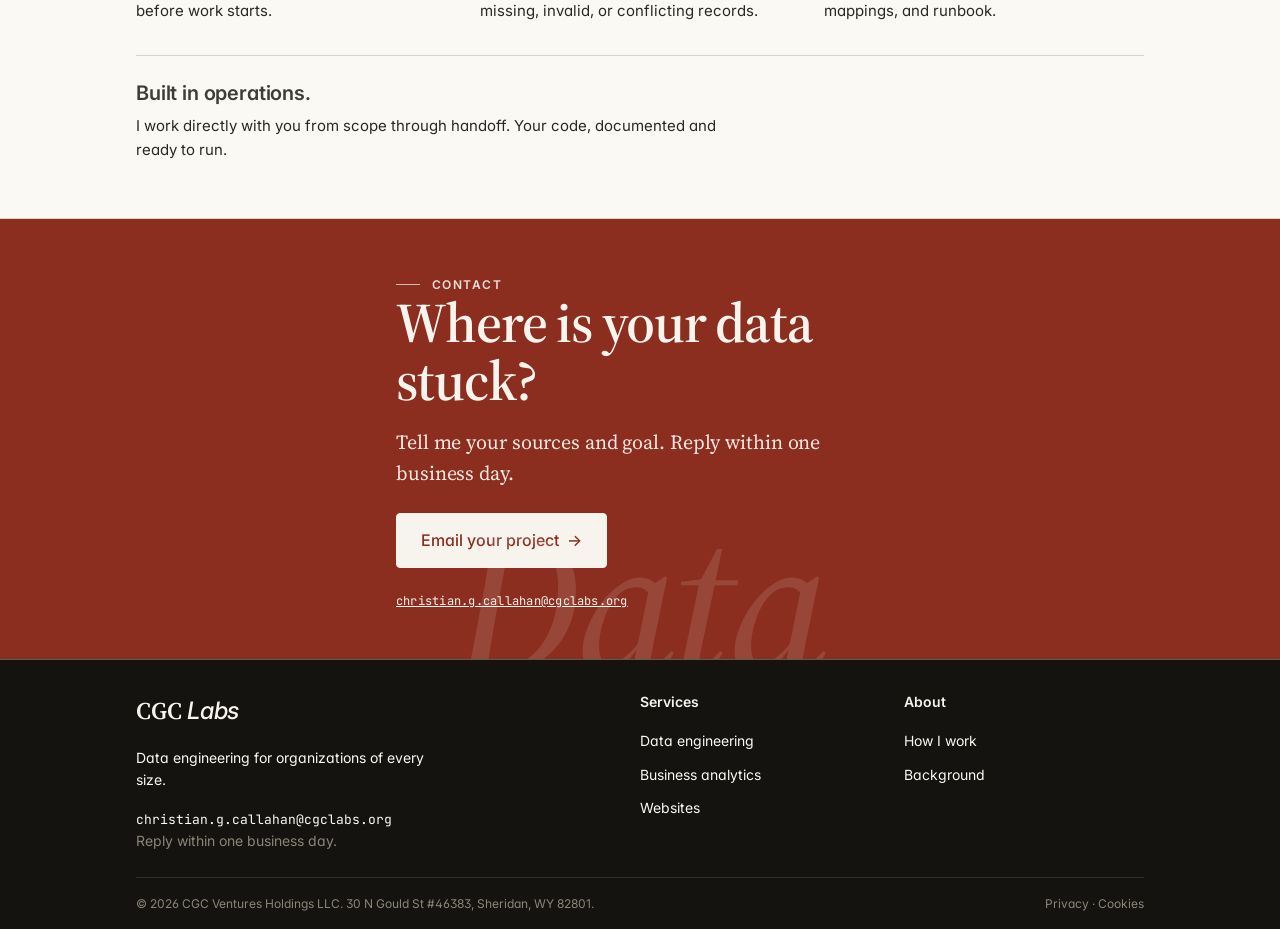
==== commit f58375d8: "Fix menu focus and simplify project inquiry UX" ====
--- a/index.html
+++ b/index.html
@@ -14,7 +14,7 @@
 <link rel="preconnect" href="https://fonts.googleapis.com">
 <link rel="preconnect" href="https://fonts.gstatic.com" crossorigin>
 <link rel="stylesheet" href="https://fonts.googleapis.com/css2?family=Source+Serif+4:ital,wght@0,400;0,500;0,600;0,700;1,400;1,500;1,600&family=Inter:ital,wght@0,400;0,500;0,600;0,700;1,400;1,500&family=JetBrains+Mono:ital,wght@0,400;0,500;0,700;1,400;1,500&display=swap">
-<link rel="stylesheet" href="assets/style.css?v=20261020-1">
+<link rel="stylesheet" href="assets/style.css?v=20261021-1">
 <meta name="robots" content="index, follow, max-image-preview:large">
 <meta property="og:site_name" content="CGC Labs">
 <script type="application/ld+json">
@@ -92,7 +92,7 @@
       <li><a href="/analytics">Analytics</a></li>
       <li><a href="/website">Websites</a></li>
     </ul>
-    <a class="btn btn-primary nav-cta" href="mailto:christian.g.callahan@cgclabs.org?subject=Data%20engineering%20inquiry">Book a call</a>
+    <a class="btn btn-primary nav-cta" href="mailto:christian.g.callahan@cgclabs.org?subject=Data%20engineering%20inquiry&amp;body=Sources%3A%0D%0A%0D%0AGoal%3A%0D%0A%0D%0ATimeline%3A%0D%0A">Email your project</a>
     <button class="hamburger" aria-expanded="false" aria-controls="drawer" aria-label="Open menu">
       <span></span><span></span><span></span>
     </button>
@@ -100,7 +100,7 @@
 </header>
 
 <div class="scrim"></div>
-<aside class="drawer" id="drawer" aria-label="Menu">
+<aside class="drawer" id="drawer" role="dialog" aria-label="Menu" inert aria-hidden="true">
   <div class="drawer-head">
     <a class="logo" href="/"><b>CGC</b><i>Labs</i></a>
     <button class="drawer-close" aria-label="Close menu">&times;</button>
@@ -111,7 +111,7 @@
     <li><a href="/website">Websites</a></li>
   </ul>
   <div class="drawer-cta">
-    <a class="btn btn-primary btn-lg" href="mailto:christian.g.callahan@cgclabs.org?subject=Data%20engineering%20inquiry">Book a call</a>
+    <a class="btn btn-primary btn-lg" href="mailto:christian.g.callahan@cgclabs.org?subject=Data%20engineering%20inquiry&amp;body=Sources%3A%0D%0A%0D%0AGoal%3A%0D%0A%0D%0ATimeline%3A%0D%0A">Email your project</a>
   </div>
 </aside>
 
@@ -123,13 +123,13 @@
         <h1 class="h1 reveal reveal--1">Your data<br>engineer.</h1>
         <p class="body-lg reveal reveal--2">I build ETL pipelines, migrate legacy data, and deliver clean datasets for analytics and AI. For organizations of every size.</p>
         <div class="hero-ctas reveal reveal--3">
-          <a class="btn btn-primary btn-lg" href="mailto:christian.g.callahan@cgclabs.org?subject=Data%20engineering%20inquiry">Book a call <span class="arr">&rarr;</span></a>
-          <a class="btn btn-ghost btn-lg" href="/data-engineering">Data engineering services <span class="arr">&rarr;</span></a>
-        </div>
-        <p class="hero-trust">Fixed scope. Documented handoff. You own the work.</p>
+          <a class="btn btn-primary btn-lg" href="mailto:christian.g.callahan@cgclabs.org?subject=Data%20engineering%20inquiry&amp;body=Sources%3A%0D%0A%0D%0AGoal%3A%0D%0A%0D%0ATimeline%3A%0D%0A">Email your project <span class="arr">&rarr;</span></a>
+          <a class="btn btn-ghost btn-lg" href="/data-engineering">View services <span class="arr">&rarr;</span></a>
+        </div>
+        <p class="hero-trust">Tell me your sources and goal. Reply within one business day.<br>Fixed scope. Documented handoff. You own the work.</p>
       </div>
       <div class="hero-visual reveal reveal--2">
-        <p class="h6">Operational experience</p>
+        <p class="h6">Prior in-house BI work</p>
         <div class="stat-grid stat-grid--2">
           <div class="stat stat--mini">
             <p class="metric metric--brick"><span data-count-to="200">200</span><span class="unit">+</span></p>
@@ -139,16 +139,7 @@
             <p class="metric"><span data-count-to="4">4</span><span class="unit">yr</span></p>
             <p class="stat-label">Owning the pipeline layer</p>
           </div>
-          <div class="stat stat--mini">
-            <p class="metric"><span data-count-to="0">0</span></p>
-            <p class="stat-label">Missed regulatory deadlines in four years</p>
-          </div>
-          <div class="stat stat--mini">
-            <p class="metric">ETL</p>
-            <p class="stat-label">BI-side Veradigm to Paragon migration work</p>
-          </div>
-        </div>
-        <p class="caption chart-caption">At a rural Critical Access Hospital in the Midwestern US. <a href="/data-engineering#standard">Background &rarr;</a></p>
+        </div>
       </div>
     </div>
   </section>
@@ -217,8 +208,9 @@
     <div class="container prose">
       <span class="overline">Contact</span>
       <h2 class="h2">Where is your data stuck?</h2>
-      <p class="body-lg">A 20-minute call. A clear scope. A written price.</p>
-      <a class="btn btn-invert btn-lg" href="mailto:christian.g.callahan@cgclabs.org?subject=Data%20engineering%20inquiry">Book a call <span class="arr">&rarr;</span></a>
+      <p class="body-lg">Tell me your sources and goal. Reply within one business day.</p>
+      <a class="btn btn-invert btn-lg" href="mailto:christian.g.callahan@cgclabs.org?subject=Data%20engineering%20inquiry&amp;body=Sources%3A%0D%0A%0D%0AGoal%3A%0D%0A%0D%0ATimeline%3A%0D%0A">Email your project <span class="arr">&rarr;</span></a>
+      <p class="cta-contact"><a href="mailto:christian.g.callahan@cgclabs.org">christian.g.callahan@cgclabs.org</a></p>
     </div>
   </section>
 </main>
@@ -254,7 +246,7 @@
   </div>
 </footer>
 
-<script src="assets/site.js"></script>
+<script src="assets/site.js?v=20261021-1"></script>
 <script src="assets/bg.js?v=1"></script>
 </body>
 </html>
--- a/assets/style.css
+++ b/assets/style.css
@@ -60,6 +60,7 @@
 
 *:focus { outline: none; }
 *:focus-visible { outline: 2px solid #1F4D3A; outline-offset: 2px; }
+.cta-dark :focus-visible, .footer :focus-visible { outline-color: var(--paper); }
 
 .skip-link {
   position: absolute; top: -100px; left: 8px; z-index: 100;
@@ -181,10 +182,11 @@
   position: fixed; top: 0; right: 0; bottom: 0; z-index: 50;
   width: 88%; max-width: 400px; background: var(--paper);
   border-left: 1px solid var(--stone);
-  transform: translateX(100%); transition: transform 300ms ease-out;
+  visibility: hidden;
+  transform: translateX(100%); transition: transform 200ms ease-out, visibility 0s linear 200ms;
   display: flex; flex-direction: column; padding: var(--sp-lg);
 }
-.drawer.open { transform: translateX(0); }
+.drawer.open { visibility: visible; transform: translateX(0); transition-delay: 0s; }
 .drawer-head { display: flex; justify-content: space-between; align-items: center; margin-bottom: var(--sp-lg); }
 .drawer-close { width: 44px; height: 44px; border: 0; background: none; cursor: pointer; font-size: 22px; line-height: 1; color: var(--pitch); }
 .drawer-links { list-style: none; flex: 1; }
@@ -238,7 +240,7 @@
 .prose--hero .h1 { margin-bottom: var(--sp-md); }
 .prose--hero .body-lg { margin-bottom: var(--sp-lg); }
 .hero-ctas { display: flex; flex-wrap: wrap; gap: var(--sp-md); align-items: center; }
-.hero-trust { margin-top: var(--sp-md); font-size: 0.875rem; color: var(--slate); }
+.hero-trust { margin-top: var(--sp-md); font-size: 0.875rem; color: var(--graphite); }
 
 .hero-meta { display: flex; flex-wrap: wrap; gap: var(--sp-sm); margin-top: var(--sp-xl); }
 .hero-meta span {
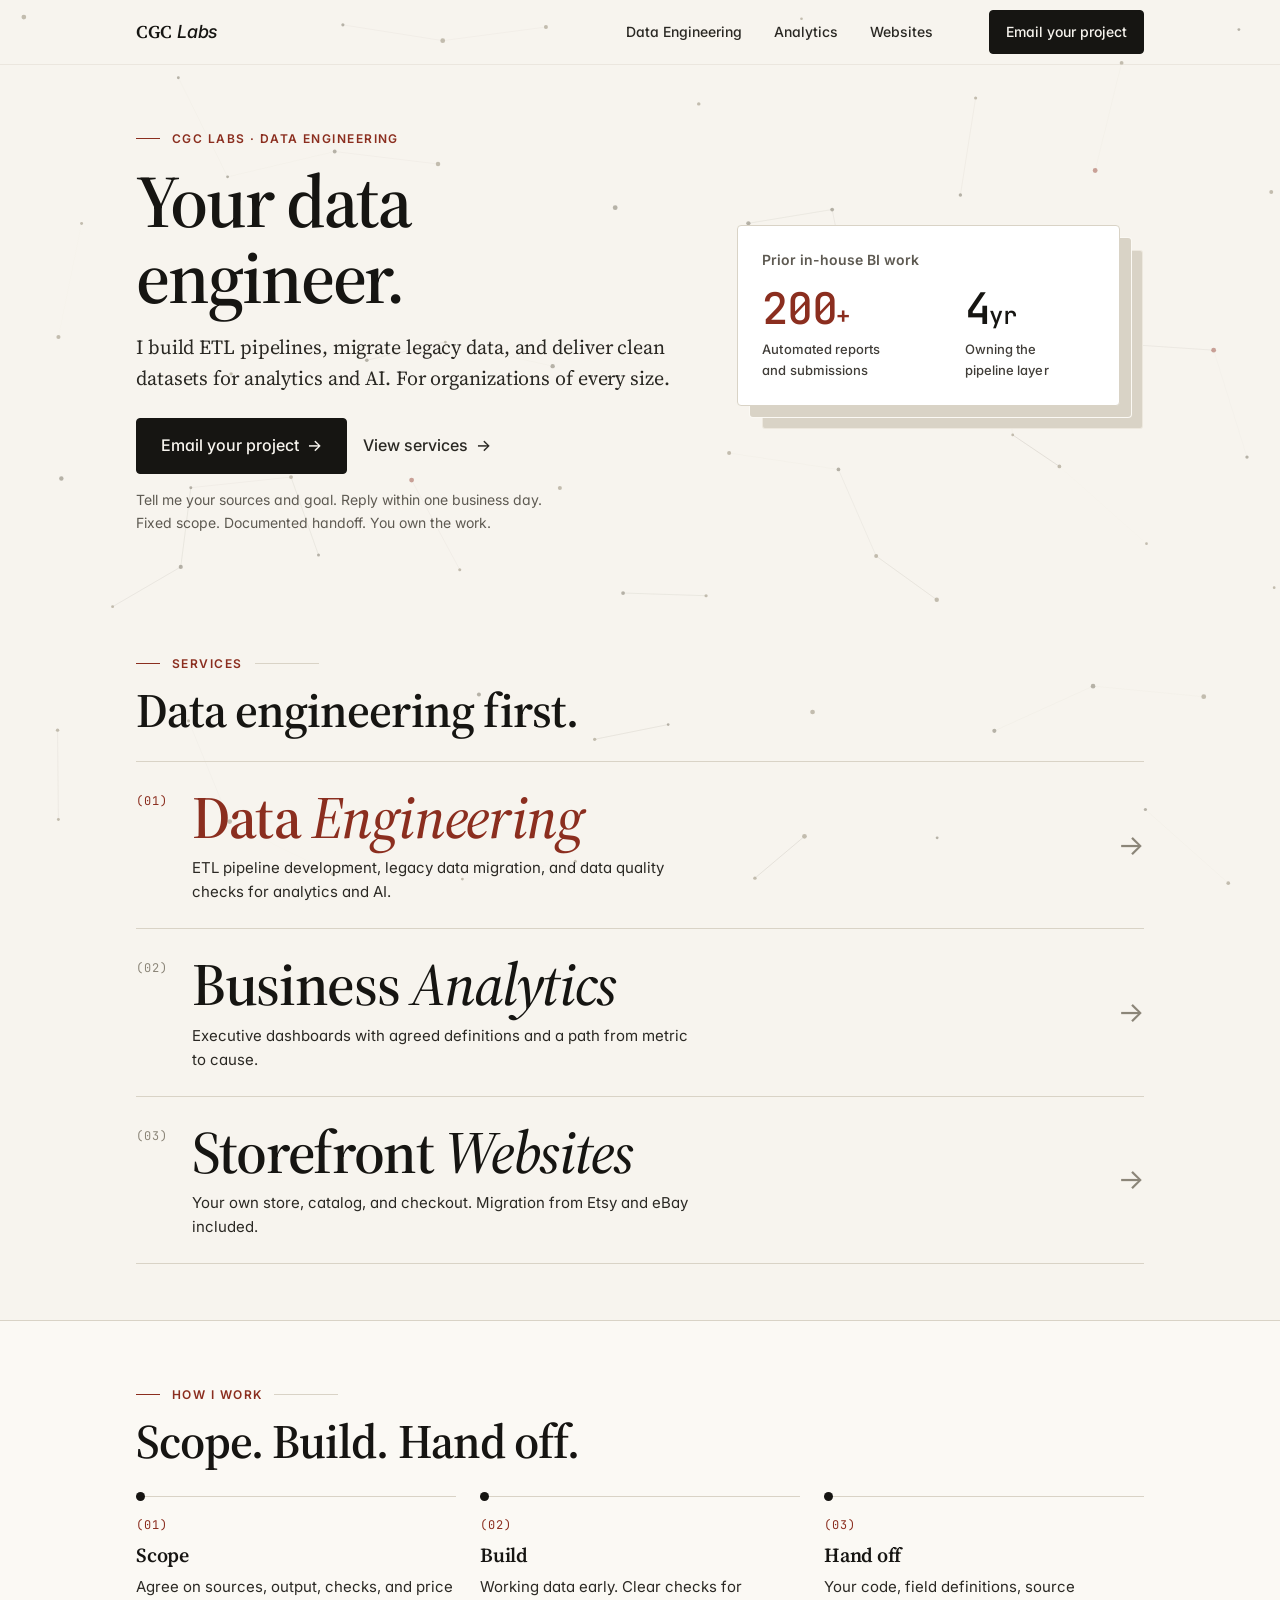
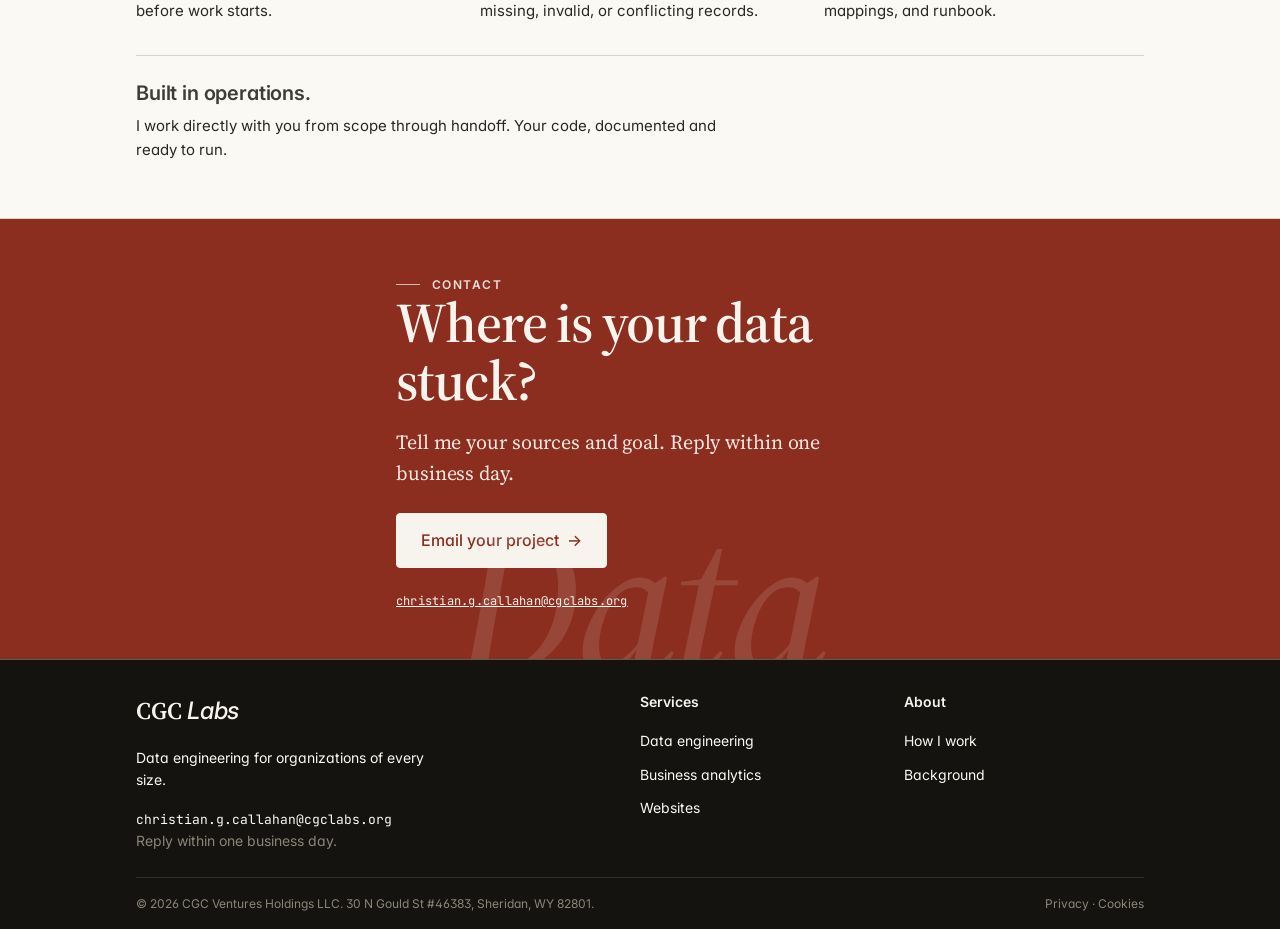
==== commit b0710f1f: "Refresh stylesheet version after menu timing fix" ====
--- a/index.html
+++ b/index.html
@@ -14,7 +14,7 @@
 <link rel="preconnect" href="https://fonts.googleapis.com">
 <link rel="preconnect" href="https://fonts.gstatic.com" crossorigin>
 <link rel="stylesheet" href="https://fonts.googleapis.com/css2?family=Source+Serif+4:ital,wght@0,400;0,500;0,600;0,700;1,400;1,500;1,600&family=Inter:ital,wght@0,400;0,500;0,600;0,700;1,400;1,500&family=JetBrains+Mono:ital,wght@0,400;0,500;0,700;1,400;1,500&display=swap">
-<link rel="stylesheet" href="assets/style.css?v=20261021-1">
+<link rel="stylesheet" href="assets/style.css?v=20261021-2">
 <meta name="robots" content="index, follow, max-image-preview:large">
 <meta property="og:site_name" content="CGC Labs">
 <script type="application/ld+json">
--- a/assets/style.css
+++ b/assets/style.css
@@ -182,11 +182,10 @@
   position: fixed; top: 0; right: 0; bottom: 0; z-index: 50;
   width: 88%; max-width: 400px; background: var(--paper);
   border-left: 1px solid var(--stone);
-  visibility: hidden;
-  transform: translateX(100%); transition: transform 200ms ease-out, visibility 0s linear 200ms;
+  transform: translateX(100%); transition: transform 200ms ease-out;
   display: flex; flex-direction: column; padding: var(--sp-lg);
 }
-.drawer.open { visibility: visible; transform: translateX(0); transition-delay: 0s; }
+.drawer.open { transform: translateX(0); }
 .drawer-head { display: flex; justify-content: space-between; align-items: center; margin-bottom: var(--sp-lg); }
 .drawer-close { width: 44px; height: 44px; border: 0; background: none; cursor: pointer; font-size: 22px; line-height: 1; color: var(--pitch); }
 .drawer-links { list-style: none; flex: 1; }
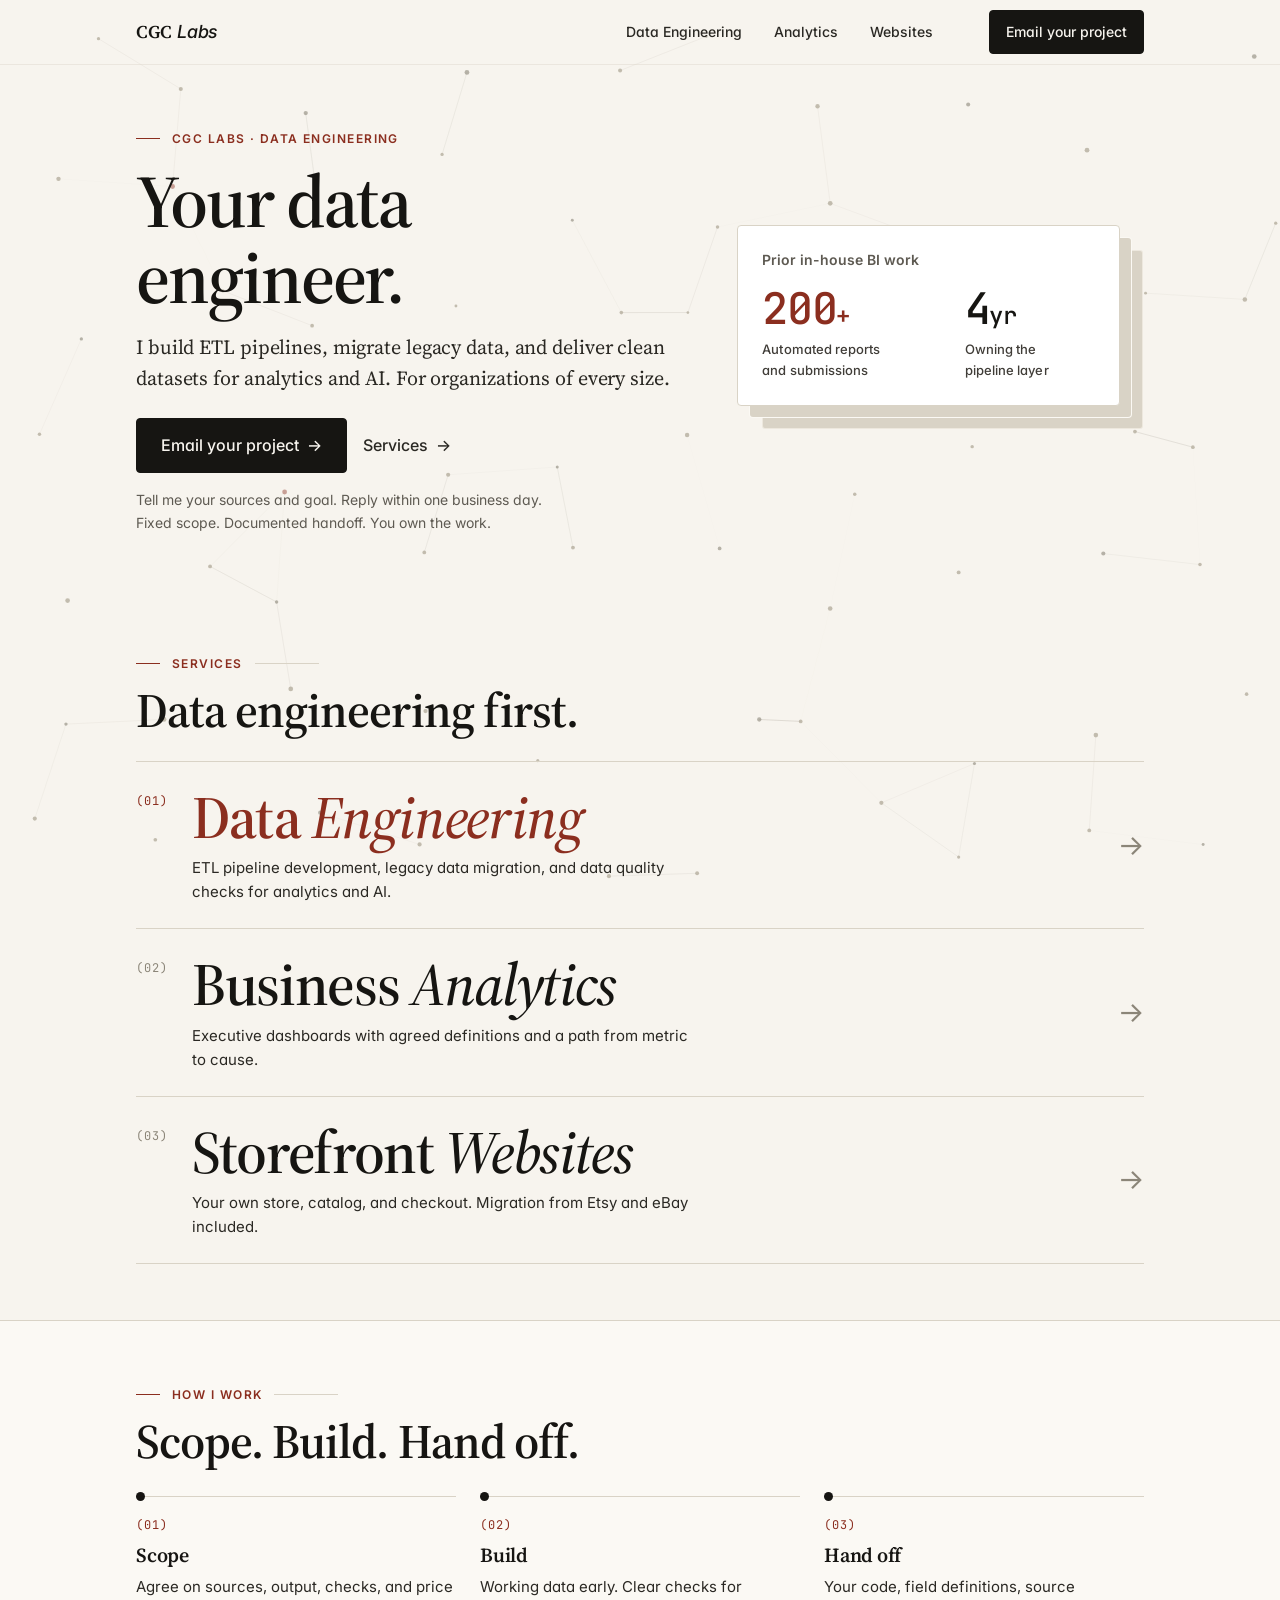
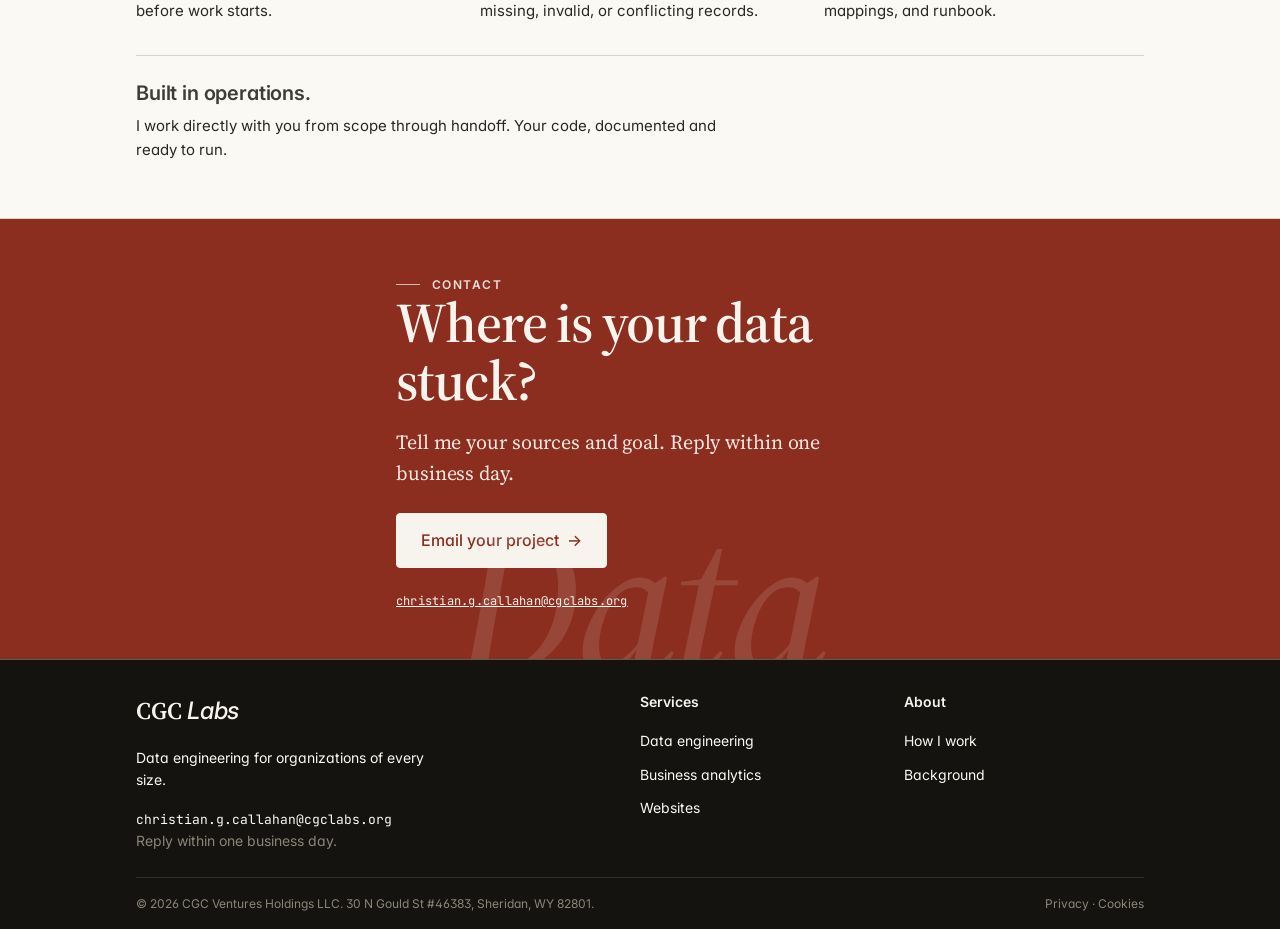
==== commit ea6de01e: "Keep project inquiry actions compact on mobile" ====
--- a/index.html
+++ b/index.html
@@ -124,7 +124,7 @@
         <p class="body-lg reveal reveal--2">I build ETL pipelines, migrate legacy data, and deliver clean datasets for analytics and AI. For organizations of every size.</p>
         <div class="hero-ctas reveal reveal--3">
           <a class="btn btn-primary btn-lg" href="mailto:christian.g.callahan@cgclabs.org?subject=Data%20engineering%20inquiry&amp;body=Sources%3A%0D%0A%0D%0AGoal%3A%0D%0A%0D%0ATimeline%3A%0D%0A">Email your project <span class="arr">&rarr;</span></a>
-          <a class="btn btn-ghost btn-lg" href="/data-engineering">View services <span class="arr">&rarr;</span></a>
+          <a class="btn btn-ghost btn-lg" href="/data-engineering">Services <span class="arr">&rarr;</span></a>
         </div>
         <p class="hero-trust">Tell me your sources and goal. Reply within one business day.<br>Fixed scope. Documented handoff. You own the work.</p>
       </div>
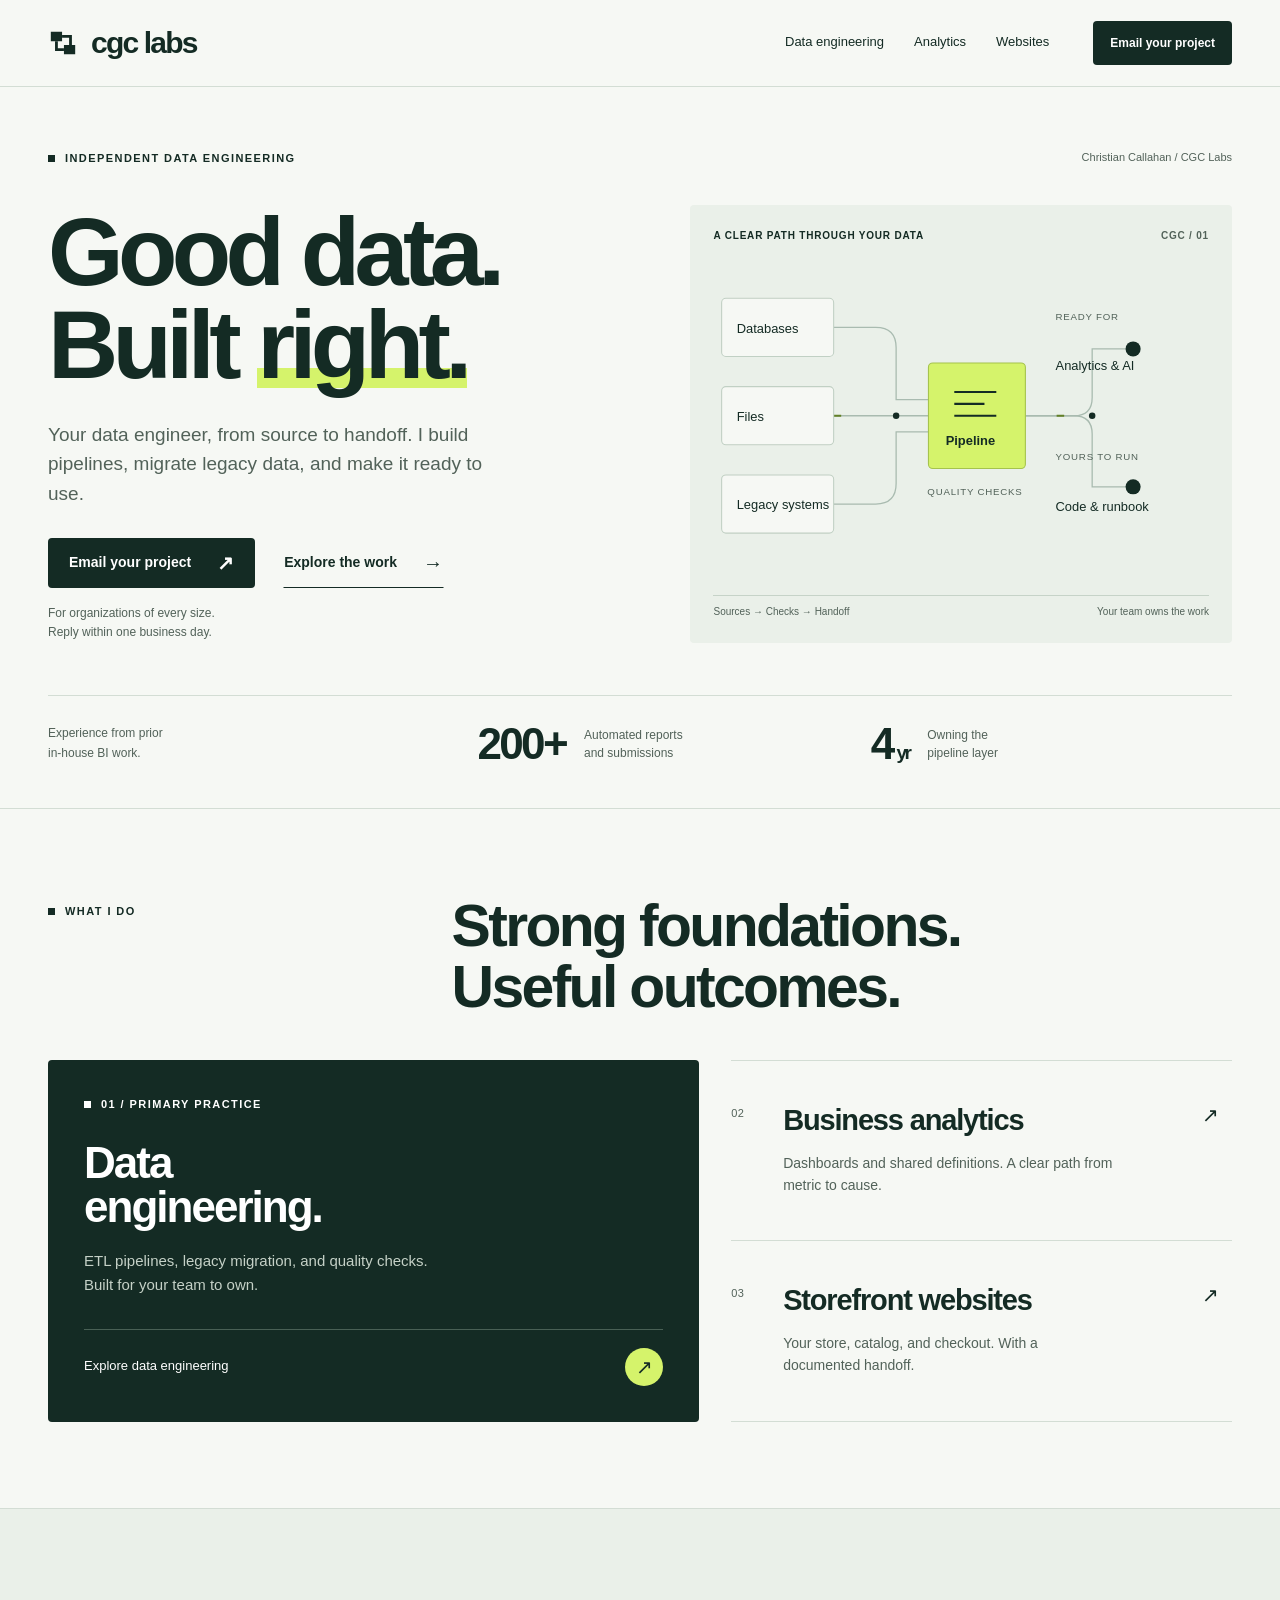
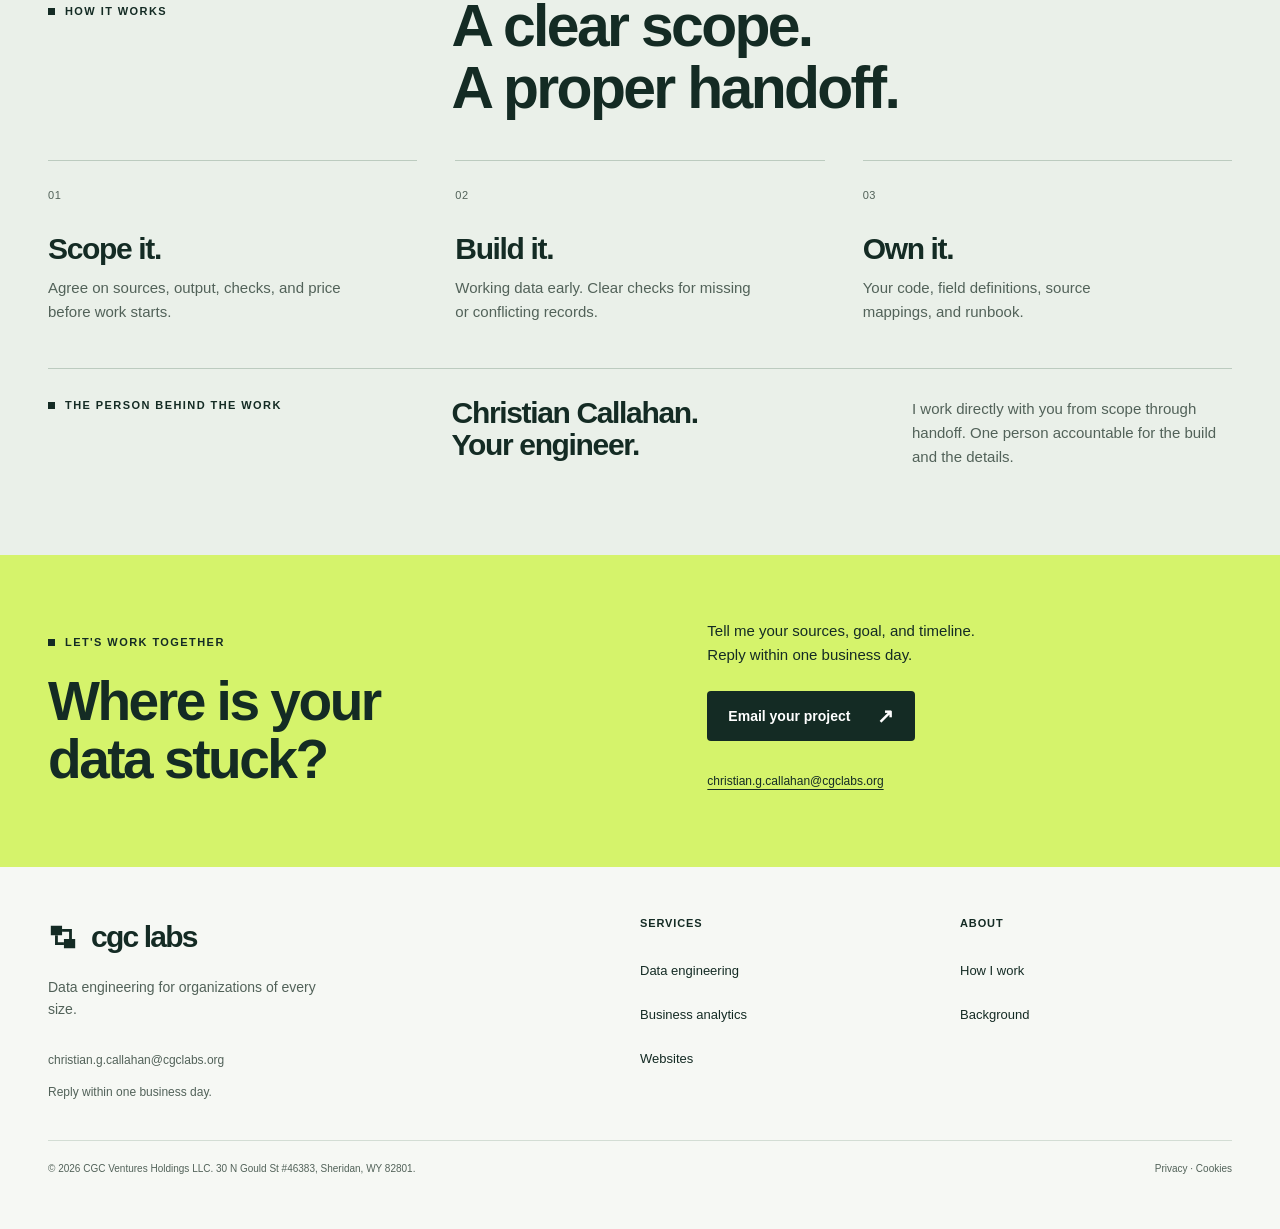
==== commit e862bf59: "Rebuild CGC Labs as an independent engineering studio" ====
--- a/index.html
+++ b/index.html
@@ -11,10 +11,11 @@
 <meta property="og:type" content="website">
 <meta property="og:url" content="https://cgclabs.org/">
 <link rel="icon" type="image/svg+xml" href="assets/favicon.svg">
-<link rel="preconnect" href="https://fonts.googleapis.com">
-<link rel="preconnect" href="https://fonts.gstatic.com" crossorigin>
-<link rel="stylesheet" href="https://fonts.googleapis.com/css2?family=Source+Serif+4:ital,wght@0,400;0,500;0,600;0,700;1,400;1,500;1,600&family=Inter:ital,wght@0,400;0,500;0,600;0,700;1,400;1,500&family=JetBrains+Mono:ital,wght@0,400;0,500;0,700;1,400;1,500&display=swap">
-<link rel="stylesheet" href="assets/style.css?v=20261021-2">
+<link rel="preconnect" href="https://api.fontshare.com">
+<link rel="preconnect" href="https://cdn.fontshare.com" crossorigin>
+<link rel="stylesheet" href="https://api.fontshare.com/v2/css?f[]=cabinet-grotesk@800&amp;display=swap">
+<link rel="stylesheet" href="https://api.fontshare.com/v2/css?f[]=general-sans@400,500,600&amp;display=swap">
+<link rel="stylesheet" href="assets/style.css?v=20261022-1">
 <meta name="robots" content="index, follow, max-image-preview:large">
 <meta property="og:site_name" content="CGC Labs">
 <script type="application/ld+json">
@@ -82,19 +83,18 @@
 </head>
 <body>
 <a class="skip-link" href="#main">Skip to content</a>
-<canvas class="bg-field" aria-hidden="true"></canvas>
 
 <header class="nav">
   <div class="container nav-inner">
-    <a class="logo" href="/" aria-label="CGC Labs, home"><b>CGC</b><i>Labs</i></a>
+    <a class="logo" href="/" aria-label="CGC Labs, home"><svg class="logo-mark" viewBox="0 0 32 32" aria-hidden="true"><path d="M3 4h12v10H3zm14 14h12v10H17z" fill="currentColor"/><path d="M9 14v9h8M15 9h9v9" fill="none" stroke="currentColor" stroke-width="3"/></svg><span>cgc labs</span></a>
     <ul class="nav-links">
-      <li><a href="/data-engineering">Data Engineering</a></li>
+      <li><a href="/data-engineering">Data engineering</a></li>
       <li><a href="/analytics">Analytics</a></li>
       <li><a href="/website">Websites</a></li>
     </ul>
     <a class="btn btn-primary nav-cta" href="mailto:christian.g.callahan@cgclabs.org?subject=Data%20engineering%20inquiry&amp;body=Sources%3A%0D%0A%0D%0AGoal%3A%0D%0A%0D%0ATimeline%3A%0D%0A">Email your project</a>
     <button class="hamburger" aria-expanded="false" aria-controls="drawer" aria-label="Open menu">
-      <span></span><span></span><span></span>
+      <span></span><span></span>
     </button>
   </div>
 </header>
@@ -102,124 +102,99 @@
 <div class="scrim"></div>
 <aside class="drawer" id="drawer" role="dialog" aria-label="Menu" inert aria-hidden="true">
   <div class="drawer-head">
-    <a class="logo" href="/"><b>CGC</b><i>Labs</i></a>
+    <a class="logo" href="/"><svg class="logo-mark" viewBox="0 0 32 32" aria-hidden="true"><path d="M3 4h12v10H3zm14 14h12v10H17z" fill="currentColor"/><path d="M9 14v9h8M15 9h9v9" fill="none" stroke="currentColor" stroke-width="3"/></svg><span>cgc labs</span></a>
     <button class="drawer-close" aria-label="Close menu">&times;</button>
   </div>
   <ul class="drawer-links">
-    <li><a href="/data-engineering">Data Engineering</a></li>
+    <li><a href="/data-engineering">Data engineering</a></li>
     <li><a href="/analytics">Analytics</a></li>
     <li><a href="/website">Websites</a></li>
   </ul>
   <div class="drawer-cta">
-    <a class="btn btn-primary btn-lg" href="mailto:christian.g.callahan@cgclabs.org?subject=Data%20engineering%20inquiry&amp;body=Sources%3A%0D%0A%0D%0AGoal%3A%0D%0A%0D%0ATimeline%3A%0D%0A">Email your project</a>
-  </div>
+    <a class="btn btn-primary" href="mailto:christian.g.callahan@cgclabs.org?subject=Data%20engineering%20inquiry&amp;body=Sources%3A%0D%0A%0D%0AGoal%3A%0D%0A%0D%0ATimeline%3A%0D%0A">Email your project</a>
+  <p class="drawer-note">Independent data engineering.<br>For organizations of every size.</p>
+</div>
 </aside>
 
 <main id="main">
-  <section class="hero">
-    <div class="container hero-grid">
-      <div class="hero-copy">
-        <span class="overline reveal">CGC Labs &middot; Data engineering</span>
-        <h1 class="h1 reveal reveal--1">Your data<br>engineer.</h1>
-        <p class="body-lg reveal reveal--2">I build ETL pipelines, migrate legacy data, and deliver clean datasets for analytics and AI. For organizations of every size.</p>
-        <div class="hero-ctas reveal reveal--3">
-          <a class="btn btn-primary btn-lg" href="mailto:christian.g.callahan@cgclabs.org?subject=Data%20engineering%20inquiry&amp;body=Sources%3A%0D%0A%0D%0AGoal%3A%0D%0A%0D%0ATimeline%3A%0D%0A">Email your project <span class="arr">&rarr;</span></a>
-          <a class="btn btn-ghost btn-lg" href="/data-engineering">Services <span class="arr">&rarr;</span></a>
+  <section class="home-hero">
+    <div class="container">
+      <div class="hero-topline"><span class="eyebrow">Independent data engineering</span><span class="studio-note">Christian Callahan / CGC Labs</span></div>
+      <div class="home-hero-grid">
+        <div class="hero-copy">
+          <h1>Good data.<br>Built <span class="accent-word">right.</span></h1>
+          <p class="lead">Your data engineer, from source to handoff. I build pipelines, migrate legacy data, and make it ready to use.</p>
+          <div class="hero-actions"><a class="btn btn-primary" href="mailto:christian.g.callahan@cgclabs.org?subject=Data%20engineering%20inquiry&amp;body=Sources%3A%0D%0A%0D%0AGoal%3A%0D%0A%0D%0ATimeline%3A%0D%0A">Email your project <span class="arr" aria-hidden="true">&#8599;</span></a><a class="btn btn-text" href="/data-engineering">Explore the work <span class="arr" aria-hidden="true">&#8594;</span></a></div>
+          <p class="reply-note">For organizations of every size.<br>Reply within one business day.</p>
         </div>
-        <p class="hero-trust">Tell me your sources and goal. Reply within one business day.<br>Fixed scope. Documented handoff. You own the work.</p>
-      </div>
-      <div class="hero-visual reveal reveal--2">
-        <p class="h6">Prior in-house BI work</p>
-        <div class="stat-grid stat-grid--2">
-          <div class="stat stat--mini">
-            <p class="metric metric--brick"><span data-count-to="200">200</span><span class="unit">+</span></p>
-            <p class="stat-label">Automated reports and submissions</p>
-          </div>
-          <div class="stat stat--mini">
-            <p class="metric"><span data-count-to="4">4</span><span class="unit">yr</span></p>
-            <p class="stat-label">Owning the pipeline layer</p>
-          </div>
-        </div>
+        <figure class="route-board">
+          <div class="board-label"><span>A clear path through your data</span><span>CGC / 01</span></div>
+          <svg class="route-svg route-desktop" viewBox="0 0 460 310" role="img" aria-labelledby="route-title route-desc">
+            <title id="route-title">From scattered sources to usable data</title><desc id="route-desc">Databases, files, and legacy systems feed a pipeline with quality checks, then documented datasets for analytics and AI. Code and runbook are included in the handoff.</desc>
+            <g fill="none" stroke="#a9bbb0" stroke-width="1.2"><path d="M112 70H151Q170 70 170 89V137H200"/><path d="M112 152H200"/><path d="M112 234H151Q170 234 170 215V167H200"/><path d="M290 152H335Q352 152 352 135V90H390"/><path d="M290 152H335Q352 152 352 169V218H390"/></g>
+            <path class="route-flow" d="M112 152H390" stroke="#628027" stroke-width="2" fill="none"/>
+            <g fill="#f6f8f4" stroke="#c1d0c4"><rect x="8" y="43" width="104" height="54" rx="4"/><rect x="8" y="125" width="104" height="54" rx="4"/><rect x="8" y="207" width="104" height="54" rx="4"/></g>
+            <g><text x="22" y="75">Databases</text><text x="22" y="157">Files</text><text x="22" y="239">Legacy systems</text></g>
+            <rect x="200" y="103" width="90" height="98" rx="4" fill="#d5f36b" stroke="#a5c34d"/>
+            <path d="M224 130h39m-39 11h28m-28 11h39" stroke="#142b24" stroke-width="2"/>
+            <text x="216" y="179" font-weight="600">Pipeline</text>
+            <g fill="#142b24"><circle cx="390" cy="90" r="7"/><circle cx="390" cy="218" r="7"/></g>
+            <text x="318" y="63" class="svg-small">Ready for</text><text x="318" y="110">Analytics &amp; AI</text><text x="318" y="193" class="svg-small">Yours to run</text><text x="318" y="240">Code &amp; runbook</text>
+            <text x="199" y="226" class="svg-small">Quality checks</text>
+            <g fill="#142b24"><circle cx="170" cy="152" r="3"/><circle cx="352" cy="152" r="3"/></g>
+          </svg>
+          <svg class="route-svg route-mobile" viewBox="0 0 300 268" role="img" aria-labelledby="mobile-route-title mobile-route-desc">
+            <title id="mobile-route-title">Sources, quality checks, and handoff</title><desc id="mobile-route-desc">Databases, files, and legacy systems feed checked pipelines, then documented data and code for your team.</desc>
+            <path d="M150 66v37m0 65v37" stroke="#a9bbb0" stroke-width="1.5" fill="none"/>
+            <path d="m145 96 5 7 5-7m-10 102 5 7 5-7" stroke="#142b24" stroke-width="1.5" fill="none"/>
+            <rect x="15" y="12" width="270" height="54" rx="4" fill="#f6f8f4" stroke="#c1d0c4"/>
+            <text x="150" y="45" text-anchor="middle">Databases / Files / Legacy</text>
+            <rect x="15" y="103" width="270" height="65" rx="4" fill="#d5f36b" stroke="#a5c34d"/>
+            <text x="150" y="130" text-anchor="middle" font-weight="600">Your pipeline</text><text x="150" y="151" text-anchor="middle">Quality checks included</text>
+            <rect x="15" y="205" width="270" height="54" rx="4" fill="#142b24"/>
+            <text x="150" y="228" text-anchor="middle" class="svg-invert">Analytics &amp; AI</text><text x="150" y="247" text-anchor="middle" class="svg-invert">Your code &amp; runbook</text>
+          </svg>
+          <figcaption class="board-foot"><span>Sources &#8594; Checks &#8594; Handoff</span><span>Your team owns the work</span></figcaption>
+        </figure>
+      </div>
+      <div class="proof-strip">
+        <p class="proof-intro">Experience from prior<br>in-house BI work.</p>
+        <div class="proof-item"><span class="proof-value">200+</span><p>Automated reports<br>and submissions</p></div>
+        <div class="proof-item"><span class="proof-value">4<small>yr</small></span><p>Owning the<br>pipeline layer</p></div>
       </div>
     </div>
   </section>
-
   <section class="section" id="practices">
     <div class="container">
-      <div class="section-head">
-        <span class="overline">Services</span>
-        <h2 class="h2">Data engineering first.</h2>
-      </div>
-      <div class="index-list">
-        <a class="index-row index-row--primary" href="/data-engineering">
-          <span class="idx" aria-hidden="true">01</span>
-          <h3 class="name">Data <em>Engineering</em></h3>
-          <span class="arr" aria-hidden="true">&rarr;</span>
-          <span class="desc">ETL pipeline development, legacy data migration, and data quality checks for analytics and AI.</span>
-        </a>
-        <a class="index-row" href="/analytics">
-          <span class="idx" aria-hidden="true">02</span>
-          <h3 class="name">Business <em>Analytics</em></h3>
-          <span class="arr" aria-hidden="true">&rarr;</span>
-          <span class="desc">Executive dashboards with agreed definitions and a path from metric to cause.</span>
-        </a>
-        <a class="index-row" href="/website">
-          <span class="idx" aria-hidden="true">03</span>
-          <h3 class="name">Storefront <em>Websites</em></h3>
-          <span class="arr" aria-hidden="true">&rarr;</span>
-          <span class="desc">Your own store, catalog, and checkout. Migration from Etsy and eBay included.</span>
-        </a>
+      <div class="section-intro"><span class="eyebrow">What I do</span><h2>Strong foundations.<br>Useful outcomes.</h2></div>
+      <div class="service-directory">
+        <a class="feature-service" href="/data-engineering"><span class="eyebrow">01 / Primary practice</span><h3>Data<br>engineering.</h3><p>ETL pipelines, legacy migration, and quality checks. Built for your team to own.</p><span class="service-link">Explore data engineering <span class="arr" aria-hidden="true">&#8599;</span></span></a>
+        <div class="service-secondary">
+          <a class="secondary-service" href="/analytics"><span class="item-number">02</span><h3>Business analytics</h3><span class="arr" aria-hidden="true">&#8599;</span><p>Dashboards and shared definitions. A clear path from metric to cause.</p></a>
+          <a class="secondary-service" href="/website"><span class="item-number">03</span><h3>Storefront websites</h3><span class="arr" aria-hidden="true">&#8599;</span><p>Your store, catalog, and checkout. With a documented handoff.</p></a>
+        </div>
       </div>
     </div>
   </section>
-
-  <section class="section section--bone" id="method">
+  <section class="section method-section" id="method">
     <div class="container">
-      <div class="section-head">
-        <span class="overline">How I work</span>
-        <h2 class="h2">Scope. Build. Hand off.</h2>
-      </div>
-      <div class="timeline">
-        <div class="step">
-          <span class="num">01</span>
-          <h3 class="h3">Scope</h3>
-          <p>Agree on sources, output, checks, and price before work starts.</p>
-        </div>
-        <div class="step">
-          <span class="num">02</span>
-          <h3 class="h3">Build</h3>
-          <p>Working data early. Clear checks for missing, invalid, or conflicting records.</p>
-        </div>
-        <div class="step">
-          <span class="num">03</span>
-          <h3 class="h3">Hand off</h3>
-          <p>Your code, field definitions, source mappings, and runbook.</p>
-        </div>
-      </div>
-      <div class="section-note" id="operator">
-        <h3 class="h4">Built in operations.</h3>
-        <p>I work directly with you from scope through handoff. Your code, documented and ready to run.</p>
-      </div>
+      <div class="section-intro"><span class="eyebrow">How it works</span><h2>A clear scope.<br>A proper handoff.</h2></div>
+      <div class="step-grid">
+        <article class="step"><span class="item-number">01</span><h3>Scope it.</h3><p>Agree on sources, output, checks, and price before work starts.</p></article>
+        <article class="step"><span class="item-number">02</span><h3>Build it.</h3><p>Working data early. Clear checks for missing or conflicting records.</p></article>
+        <article class="step"><span class="item-number">03</span><h3>Own it.</h3><p>Your code, field definitions, source mappings, and runbook.</p></article>
+      </div>
+      <div class="operator" id="operator"><span class="eyebrow">The person behind the work</span><div class="operator-copy"><h3>Christian Callahan.<br>Your engineer.</h3><p>I work directly with you from scope through handoff. One person accountable for the build and the details.</p></div></div>
     </div>
   </section>
-
-  <section class="cta-dark">
-    <span class="ghost" aria-hidden="true">Data</span>
-    <div class="container prose">
-      <span class="overline">Contact</span>
-      <h2 class="h2">Where is your data stuck?</h2>
-      <p class="body-lg">Tell me your sources and goal. Reply within one business day.</p>
-      <a class="btn btn-invert btn-lg" href="mailto:christian.g.callahan@cgclabs.org?subject=Data%20engineering%20inquiry&amp;body=Sources%3A%0D%0A%0D%0AGoal%3A%0D%0A%0D%0ATimeline%3A%0D%0A">Email your project <span class="arr">&rarr;</span></a>
-      <p class="cta-contact"><a href="mailto:christian.g.callahan@cgclabs.org">christian.g.callahan@cgclabs.org</a></p>
-    </div>
-  </section>
+  <section class="cta-panel"><div class="container cta-grid"><div><span class="eyebrow">Let's work together</span><h2>Where is your<br>data stuck?</h2></div><div><p>Tell me your sources, goal, and timeline.<br>Reply within one business day.</p><a class="btn btn-primary" href="mailto:christian.g.callahan@cgclabs.org?subject=Data%20engineering%20inquiry&amp;body=Sources%3A%0D%0A%0D%0AGoal%3A%0D%0A%0D%0ATimeline%3A%0D%0A">Email your project <span class="arr" aria-hidden="true">&#8599;</span></a><p class="cta-contact"><a href="mailto:christian.g.callahan@cgclabs.org">christian.g.callahan@cgclabs.org</a></p></div></div></section>
 </main>
 
 <footer class="footer">
   <div class="container">
     <div class="footer-grid">
       <div>
-        <a class="logo" href="/" aria-label="CGC Labs, home"><b>CGC</b><i>Labs</i></a>
+        <a class="logo" href="/" aria-label="CGC Labs, home"><svg class="logo-mark" viewBox="0 0 32 32" aria-hidden="true"><path d="M3 4h12v10H3zm14 14h12v10H17z" fill="currentColor"/><path d="M9 14v9h8M15 9h9v9" fill="none" stroke="currentColor" stroke-width="3"/></svg><span>cgc labs</span></a>
         <p class="footer-tag">Data engineering for organizations of every size.</p>
         <p class="footer-contact"><a href="mailto:christian.g.callahan@cgclabs.org">christian.g.callahan@cgclabs.org</a><br>Reply within one business day.</p>
       </div>
@@ -246,7 +221,6 @@
   </div>
 </footer>
 
-<script src="assets/site.js?v=20261021-1"></script>
-<script src="assets/bg.js?v=1"></script>
+<script src="assets/site.js?v=20261022-1"></script>
 </body>
 </html>
--- a/assets/style.css
+++ b/assets/style.css
@@ -1,469 +1,1496 @@
-/* ============================================================
-   CGC Labs: practice site stylesheet
-   Implements the Website Theme Bible (section 3 tokens, section 4 components).
-   Source palette: Paper / Ledger Ink / Brick 70. Sharp corners, hairline structure.
-   ============================================================ */
-
+/* CGC Labs: engineering studio. Tokens and rationale: DESIGN.md. */
 :root {
-  /* Surfaces */
-  --paper: #F7F4EE;
-  --bone: #FBF9F4;
-  --vellum: #FFFFFF;
-  --slate-ink: #14130F;
-  --graphite-surface: #1C1A16;
-  --iron: #252220;
-
-  /* Ink scale */
-  --ink: #161512;
-  --pitch: #2A2823;
-  --charcoal: #403D38;
-  --graphite: #5E5A52;
-  --slate: #8B8578;
-  --stone: #D9D3C6;
-  --ash: #B8B1A2;
-  --bone-fill: #EDE8DE;
-
-  /* Accent */
-  --brick: #8B2E1F;
-  --brick-light: #A1493C;
-  --green: #3F6B4A;
-
-  /* Type */
-  --serif: "Source Serif 4", Charter, "Iowan Old Style", Baskerville, Georgia, serif;
-  --sans: "Inter", -apple-system, BlinkMacSystemFont, "Segoe UI", "Helvetica Neue", Arial, sans-serif;
-  --mono: "JetBrains Mono", "SF Mono", Menlo, Consolas, "Liberation Mono", monospace;
-
-  /* Spacing (4px base) */
-  --sp-xs: 4px; --sp-sm: 8px; --sp-md: 16px; --sp-lg: 24px;
-  --sp-xl: 32px; --sp-2xl: 48px; --sp-3xl: 64px; --sp-4xl: 96px; --sp-5xl: 128px;
-}
-
-/* ---------- Base ---------- */
-*, *::before, *::after { box-sizing: border-box; margin: 0; padding: 0; }
-
-html { scroll-behavior: smooth; text-rendering: optimizeLegibility;
-  -webkit-font-smoothing: antialiased; -moz-osx-font-smoothing: grayscale; }
-
+  --canvas:#f6f8f4;
+  --white:#fff;
+  --soft:#eaf0e9;
+  --ink:#142b24;
+  --muted:#526259;
+  --line:#d3ddd4;
+  --accent:#d5f36b;
+  --display:'Cabinet Grotesk',Arial,sans-serif;
+  --body:'General Sans',Arial,sans-serif;
+}
+*,*::before,*::after {
+  box-sizing:border-box;
+}
+html {
+  scroll-behavior:smooth;
+  scroll-padding-top:100px;
+}
 body {
-  background: var(--paper);
-  color: var(--pitch);
-  font-family: var(--sans);
-  font-size: 1rem;
-  line-height: 1.6;
-  font-feature-settings: "cv11" 1, "ss01" 1, "calt" 1;
-}
-
-img, svg { display: block; max-width: 100%; }
-a { color: inherit; }
-
-::selection { background: var(--brick); color: var(--paper); }
-
-*:focus { outline: none; }
-*:focus-visible { outline: 2px solid #1F4D3A; outline-offset: 2px; }
-.cta-dark :focus-visible, .footer :focus-visible { outline-color: var(--paper); }
-
+  margin:0;
+  background:var(--canvas);
+  color:var(--ink);
+  font-family:var(--body);
+  font-size:16px;
+  line-height:1.6;
+  -webkit-font-smoothing:antialiased;
+}
+a {
+  color:inherit;
+  text-decoration:none;
+}
+button {
+  font:inherit;
+}
+img,svg {
+  max-width:100%;
+  vertical-align:middle;
+}
+button,a {
+  -webkit-tap-highlight-color:transparent;
+}
+button {
+  cursor:pointer;
+}
+p,h1,h2,h3,h4,h5,h6,figure {
+  margin:0;
+}
+ul {
+  padding:0;
+  margin:0;
+  list-style:none;
+}
+p+p {
+  margin-top:16px;
+}
+h1,h2,h3,h4,.h1,.h2,.h3,.h4 {
+  font-family:var(--display);
+  font-weight:800;
+  line-height:1.05;
+  letter-spacing:-.045em;
+}
+h1 {
+  font-size:clamp(56px,7vw,100px);
+}
+h2 {
+  font-size:clamp(36px,4.6vw,64px);
+}
+h3 {
+  font-size:30px;
+}
+h4,.h4 {
+  font-size:24px;
+}
+.h3 {
+  font-size:30px;
+}
+.container {
+  width:min(1280px,calc(100% - 96px));
+  margin-inline:auto;
+}
+.eyebrow {
+  display:block;
+  font-size:11px;
+  font-weight:600;
+  letter-spacing:.13em;
+  text-transform:uppercase;
+  line-height:1.5;
+}
+.eyebrow::before {
+  content:'';
+  display:inline-block;
+  width:7px;
+  height:7px;
+  background:currentColor;
+  margin-right:10px;
+}
+.lead {
+  font-size:19px;
+  line-height:1.55;
+  color:var(--muted);
+  max-width:515px;
+}
+.btn {
+  display:inline-flex;
+  align-items:center;
+  justify-content:center;
+  gap:26px;
+  min-height:50px;
+  padding:12px 20px;
+  font-size:14px;
+  font-weight:600;
+  line-height:1.4;
+  border:1px solid transparent;
+  border-radius:4px;
+  transition:background .18s ease,color .18s ease,transform .18s ease;
+}
+.btn-primary {
+  background:var(--ink);
+  color:var(--white);
+}
+.btn-primary:hover {
+  background:#2e4a3f;
+}
+.btn-accent {
+  background:var(--accent);
+  color:var(--ink);
+}
+.btn-accent:hover {
+  background:#e2fc96;
+}
+.btn-text {
+  padding-inline:0;
+  border-radius:0;
+  border-bottom:1px solid var(--ink);
+}
+.btn-text:hover {
+  color:#496824;
+}
+.arr {
+  font-size:20px;
+  line-height:1;
+}
+.btn:hover .arr {
+  transform:translateX(3px);
+}
+.arr {
+  transition:transform .18s ease;
+}
+.hero-actions {
+  display:flex;
+  align-items:center;
+  gap:28px;
+  flex-wrap:wrap;
+  margin-top:30px;
+}
+.reply-note {
+  margin-top:16px;
+  font-size:12px;
+  color:var(--muted);
+}
+:focus-visible {
+  outline:3px solid #637d18;
+  outline-offset:5px;
+}
 .skip-link {
-  position: absolute; top: -100px; left: 8px; z-index: 100;
-  padding: 8px 16px; background: var(--ink); color: var(--paper);
-  text-decoration: none; border-radius: 4px; transition: top 200ms ease-out;
-}
-.skip-link:focus { top: 8px; }
-
-/* ---------- Type scale ---------- */
-h1, h2, h3 { font-family: var(--serif); color: var(--ink); font-weight: 600; }
-
-.h1 { font-size: clamp(2.75rem, 5.8vw, 4.75rem); line-height: 1.02; letter-spacing: -0.028em; }
-.h2 { font-size: clamp(2rem, 3.9vw, 3rem); line-height: 1.08; letter-spacing: -0.02em; }
-.h3 { font-size: clamp(1.5rem, 2.4vw, 1.875rem); line-height: 1.2; letter-spacing: -0.012em; }
-.h4 { font-family: var(--sans); font-size: 1.25rem; font-weight: 600; color: var(--charcoal); letter-spacing: -0.008em; line-height: 1.3; }
-.h6 { font-family: var(--sans); font-size: 0.875rem; font-weight: 600; color: var(--graphite); line-height: 1.4; }
-
-.body-lg { font-family: var(--serif); font-size: 1.25rem; line-height: 1.55; color: var(--pitch); letter-spacing: -0.005em; }
-.body { font-size: 1rem; line-height: 1.6; color: var(--pitch); }
-.body-sm { font-size: 0.875rem; line-height: 1.5; color: var(--pitch); letter-spacing: 0.003em; }
-.caption { font-size: 0.75rem; line-height: 1.45; color: var(--graphite); letter-spacing: 0.01em; }
-
-.overline {
-  font-family: var(--sans); font-size: 0.75rem; font-weight: 600;
-  text-transform: uppercase; letter-spacing: 0.12em; color: var(--brick);
-  display: inline-flex; align-items: center; gap: 12px;
-}
-.overline::before { content: ""; width: 24px; height: 1px; background: var(--brick); display: inline-block; }
-.section-head .overline::after { content: ""; width: 64px; height: 1px; background: var(--stone); display: inline-block; }
-
-.mono { font-family: var(--mono); font-feature-settings: "zero" 1; }
-.metric { font-family: var(--mono); font-weight: 500; font-feature-settings: "tnum" 1, "zero" 1; letter-spacing: -0.03em; line-height: 1.05; color: var(--ink); }
-.metric .unit { font-size: 0.55em; letter-spacing: -0.02em; }
-.metric--brick { color: var(--brick); }
-
-/* ---------- Layout ---------- */
-.container { max-width: 1200px; margin: 0 auto; padding: 0 var(--sp-lg); }
-@media (min-width: 768px)  { .container { padding: 0 var(--sp-2xl); } }
-@media (min-width: 1024px) { .container { padding: 0 var(--sp-3xl); } }
-@media (min-width: 1280px) { .container { padding: 0 var(--sp-4xl); } }
-
-.prose { max-width: 680px; }
-.prose p + p { margin-top: 1em; }
-.prose--hero { max-width: 900px; }
-.prose--hero .body-lg { max-width: 680px; }
-
-.section { padding: var(--sp-xl) 0; }
-@media (min-width: 768px)  { .section { padding: 44px 0; } }
-@media (min-width: 1024px) { .section { padding: 56px 0; } }
-
-.section--bone { background: var(--bone); border-top: 1px solid var(--stone); border-bottom: 1px solid var(--stone); }
-.section--dark { background: var(--slate-ink); }
-
-.section-head { margin-bottom: var(--sp-lg); max-width: 760px; }
-.section-head .overline { margin-bottom: 12px; }
-.section-head .h2 { margin-bottom: 12px; }
-.section-note { margin-top: var(--sp-xl); padding-top: var(--sp-lg); border-top: 1px solid var(--stone); }
-.section-note p { margin-top: var(--sp-sm); max-width: 68ch; font-size: 0.9375rem; }
-.legal-copy .overline { margin-bottom: var(--sp-md); }
-.legal-copy .h1 { margin-bottom: var(--sp-md); }
-.legal-copy .h3 { margin-top: var(--sp-lg); margin-bottom: var(--sp-sm); }
-[id] { scroll-margin-top: 80px; }
-
-.hairline { height: 1px; background: var(--stone); border: 0; }
-
-/* ---------- Living ledger field ---------- */
-.bg-field { position: fixed; inset: 0; z-index: -1; pointer-events: none; }
-
-/* ---------- Nav ---------- */
+  position:fixed;
+  top:8px;
+  left:16px;
+  padding:12px 20px;
+  background:var(--accent);
+  z-index:100;
+  transform:translateY(-160%);
+}
+.skip-link:focus {
+  transform:translateY(0);
+}
+::selection {
+  background:var(--accent);
+  color:var(--ink);
+}
+/* Shared navigation. Closed drawer stays focusable immediately on opening. */
 .nav {
-  position: sticky; top: 0; z-index: 30;
-  border-bottom: 1px solid rgba(217, 211, 198, 0.4);
-  background: transparent;
-  transition: background-color 200ms ease-out, border-color 200ms ease-out, box-shadow 200ms ease-out;
+  position:sticky;
+  top:0;
+  z-index:30;
+  background:var(--canvas);
+  border-bottom:1px solid var(--line);
+  transition:box-shadow .2s;
 }
 .nav.scrolled {
-  background: var(--paper);
-  border-bottom-color: var(--stone);
-  box-shadow: 0 1px 2px 0 rgba(17, 17, 17, 0.04);
-}
-.nav-inner { display: flex; align-items: center; height: 64px; gap: var(--sp-xl); }
-@media (max-width: 767px) { .nav-inner { height: 56px; } }
-
-.logo { font-size: 18px; text-decoration: none; display: inline-flex; align-items: baseline; gap: 5px; color: var(--ink); }
-.logo b { font-family: var(--serif); font-weight: 600; letter-spacing: 0; }
-.logo i { font-family: var(--sans); font-style: italic; font-weight: 500; letter-spacing: -0.01em; }
-.logo:hover i { border-bottom: 1px solid var(--brick); padding-bottom: 1px; }
-
-.nav-links { display: flex; gap: var(--sp-xl); margin-left: auto; list-style: none; }
-@media (max-width: 899px) { .nav-links { display: none; } }
+  box-shadow:0 4px 18px #142b2408;
+}
+.nav-inner {
+  height:86px;
+  display:flex;
+  align-items:center;
+  justify-content:space-between;
+  gap:30px;
+}
+.logo {
+  display:inline-flex;
+  align-items:center;
+  gap:10px;
+  min-height:44px;
+  font-family:var(--display);
+  font-size:30px;
+  font-weight:800;
+  letter-spacing:-.06em;
+  line-height:1;
+  white-space:nowrap;
+}
+.logo-mark {
+  width:30px;
+  height:30px;
+  margin-right:3px;
+}
+.logo i {
+  font:inherit;
+}
+.logo b {
+  font:inherit;
+}
+.nav-links {
+  display:flex;
+  align-items:center;
+  gap:30px;
+  margin-left:auto;
+}
 .nav-links a {
-  font-family: var(--sans); font-size: 14px; font-weight: 500; color: var(--pitch);
-  text-decoration: none; padding: 6px 0;
-}
-.nav-links a:hover { border-bottom: 1px solid var(--brick); padding-bottom: 5px; }
-.nav-links a[aria-current="page"] { color: var(--ink); border-bottom: 1px solid var(--brick); padding-bottom: 5px; }
-
-.nav-cta { margin-left: var(--sp-lg); }
-@media (max-width: 899px) { .nav-inner .nav-cta { display: none; } }
-
+  display:flex;
+  align-items:center;
+  min-height:44px;
+  font-size:13px;
+  font-weight:500;
+  border-bottom:2px solid transparent;
+}
+.nav-links a:hover,.nav-links a[aria-current] {
+  border-color:var(--ink);
+}
+.nav-cta {
+  min-height:44px;
+  padding:10px 16px;
+  font-size:12px;
+  margin-left:14px;
+}
 .hamburger {
-  display: none; margin-left: auto;
-  width: 44px; height: 44px; background: none; border: 0; cursor: pointer;
-  flex-direction: column; align-items: center; justify-content: center; gap: 5px;
-}
-.hamburger span { display: block; width: 22px; height: 1.5px; background: var(--pitch); transition: transform 200ms ease-out, opacity 200ms ease-out; }
-@media (max-width: 899px) { .hamburger { display: flex; } }
-.hamburger[aria-expanded="true"] span:nth-child(1) { transform: translateY(6.5px) rotate(45deg); }
-.hamburger[aria-expanded="true"] span:nth-child(2) { opacity: 0; }
-.hamburger[aria-expanded="true"] span:nth-child(3) { transform: translateY(-6.5px) rotate(-45deg); }
-
+  display:none;
+  width:44px;
+  height:44px;
+  background:none;
+  border:1px solid var(--line);
+  border-radius:4px;
+  padding:12px;
+}
+.hamburger span {
+  display:block;
+  height:1px;
+  background:var(--ink);
+  margin:4px 0;
+}
 .scrim {
-  position: fixed; inset: 0; z-index: 40; background: rgba(22, 21, 18, 0.5);
-  opacity: 0; pointer-events: none; transition: opacity 200ms ease-out;
-}
-.scrim.open { opacity: 1; pointer-events: auto; }
-
+  position:fixed;
+  inset:0;
+  z-index:39;
+  pointer-events:none;
+  background:#142b2466;
+  opacity:0;
+  transition:opacity .24s;
+}
+.scrim.open {
+  opacity:1;
+  pointer-events:auto;
+}
 .drawer {
-  position: fixed; top: 0; right: 0; bottom: 0; z-index: 50;
-  width: 88%; max-width: 400px; background: var(--paper);
-  border-left: 1px solid var(--stone);
-  transform: translateX(100%); transition: transform 200ms ease-out;
-  display: flex; flex-direction: column; padding: var(--sp-lg);
-}
-.drawer.open { transform: translateX(0); }
-.drawer-head { display: flex; justify-content: space-between; align-items: center; margin-bottom: var(--sp-lg); }
-.drawer-close { width: 44px; height: 44px; border: 0; background: none; cursor: pointer; font-size: 22px; line-height: 1; color: var(--pitch); }
-.drawer-links { list-style: none; flex: 1; }
+  position:fixed;
+  right:0;
+  top:0;
+  bottom:0;
+  width:min(420px,100%);
+  padding:24px;
+  z-index:40;
+  overflow-y:auto;
+  background:var(--canvas);
+  transform:translateX(105%);
+  transition:transform .24s ease;
+}
+.drawer.open {
+  transform:translateX(0);
+}
+.drawer-head {
+  display:flex;
+  justify-content:space-between;
+  align-items:center;
+}
+.drawer-close {
+  border:1px solid var(--line);
+  background:none;
+  width:44px;
+  height:44px;
+  font-size:26px;
+  line-height:1;
+}
+.drawer-links {
+  margin-top:54px;
+}
 .drawer-links a {
-  display: flex; align-items: center; justify-content: space-between;
-  height: 56px; padding: 0 var(--sp-md); text-decoration: none;
-  font-family: var(--sans); font-size: 16px; font-weight: 500; color: var(--pitch);
-  border-bottom: 1px solid var(--stone);
-}
-.drawer-links a::after { content: "\2192"; color: var(--slate); }
-.drawer-links a[aria-current="page"] { color: var(--ink); border-bottom: 1px solid var(--brick); }
-.drawer-cta { padding: var(--sp-lg) var(--sp-md) var(--sp-md); }
-
-/* ---------- Buttons ---------- */
-.btn {
-  display: inline-flex; align-items: center; justify-content: center; gap: 8px;
-  font-family: var(--sans); font-size: 14px; font-weight: 500;
-  border-radius: 4px; text-decoration: none; cursor: pointer;
-  padding: 10px 16px; min-height: 40px;
-  transition: background-color 150ms ease-out, border-color 150ms ease-out, color 150ms ease-out;
-}
-.btn-lg { font-size: 16px; padding: 14px 24px; min-height: 52px; }
-.btn .arr { display: inline-block; transition: transform 150ms ease-out; }
-.btn:hover .arr { transform: translateX(4px); }
-
-.btn-primary { background: var(--ink); color: var(--paper); border: 1px solid var(--ink); }
-.btn-primary:hover { background: var(--pitch); }
-
-.btn-secondary { background: transparent; color: var(--pitch); border: 1px solid var(--pitch); }
-.btn-secondary:hover { background: var(--bone-fill); }
-
-.btn-ghost { background: transparent; color: var(--pitch); border: 0; padding: 6px 0; }
-.btn-ghost:hover { color: var(--ink); }
-.btn-ghost:hover .arr { transform: translateX(4px); }
-
-.btn-invert { background: var(--paper); color: var(--ink); border: 1px solid var(--paper); }
-.btn-invert:hover { background: var(--bone); }
-
-/* ---------- Hero ---------- */
-.hero { padding: 36px 0; }
-@media (min-width: 768px)  { .hero { padding: var(--sp-2xl) 0; } }
-@media (min-width: 1024px) { .hero { padding: 56px 0; } }
-
-.hero-grid { display: grid; gap: var(--sp-xl); }
-@media (min-width: 1024px) { .hero-grid { grid-template-columns: 7fr 5fr; align-items: center; } }
-
-.hero-copy .overline { margin-bottom: var(--sp-md); }
-.hero-copy .h1 { max-width: 10.5em; margin-bottom: var(--sp-md); }
-.hero-copy .body-lg { max-width: 60ch; margin-bottom: var(--sp-lg); }
-.prose--hero .overline { margin-bottom: var(--sp-md); }
-.prose--hero .h1 { margin-bottom: var(--sp-md); }
-.prose--hero .body-lg { margin-bottom: var(--sp-lg); }
-.hero-ctas { display: flex; flex-wrap: wrap; gap: var(--sp-md); align-items: center; }
-.hero-trust { margin-top: var(--sp-md); font-size: 0.875rem; color: var(--graphite); }
-
-.hero-meta { display: flex; flex-wrap: wrap; gap: var(--sp-sm); margin-top: var(--sp-xl); }
-.hero-meta span {
-  font-family: var(--mono); font-size: 0.75rem; letter-spacing: 0.02em; color: var(--charcoal);
-  border: 1px solid var(--stone); background: var(--vellum);
-  padding: 6px 14px; border-radius: 2px; display: inline-flex; align-items: center;
-}
-
-/* Home hero chart card: stacked offset sheets behind the panel */
-.hero-visual {
-  border: 1px solid var(--stone); background: var(--vellum); padding: var(--sp-lg); border-radius: 4px;
-  box-shadow:
-    12px 12px 0 -1px var(--stone),
-    12px 12px 0 0 var(--bone),
-    24px 24px 0 -2px var(--stone),
-    24px 24px 0 -1px var(--bone-fill);
-  margin-right: 24px; margin-bottom: 24px;
-}
-@media (max-width: 1023px) {
-  .hero-visual { box-shadow: 12px 12px 0 -1px var(--stone), 12px 12px 0 0 var(--bone); margin-right: 12px; margin-bottom: 12px; }
-}
-.hero-visual .h6 { margin-bottom: var(--sp-md); }
-.chart-caption { margin-top: var(--sp-md); }
-
-/* ---------- Practices index (museum word list) ---------- */
-.index-list { border-top: 1px solid var(--stone); }
-.index-row {
-  display: grid; grid-template-columns: auto 1fr auto; column-gap: var(--sp-lg);
-  align-items: baseline; padding: var(--sp-lg) 0; border-bottom: 1px solid var(--stone);
-  text-decoration: none;
-}
-.index-row .idx {
-  grid-column: 1; grid-row: 1;
-  font-family: var(--mono); font-size: 0.75rem; color: var(--slate); letter-spacing: 0.08em;
-  align-self: start; padding-top: 0.5em;
-}
-.index-row .idx::before { content: "("; }
-.index-row .idx::after { content: ")"; }
-.index-row .name {
-  grid-column: 2; grid-row: 1;
-  font-family: var(--serif); font-weight: 600; color: var(--ink);
-  font-size: clamp(1.875rem, 5vw, 3.75rem); line-height: 1.04; letter-spacing: -0.022em;
-  transition: color 150ms ease-out;
-}
-.index-row .name em { font-style: italic; font-weight: 500; }
-.index-row--primary .name, .index-row--primary .idx { color: var(--brick); }
-.index-row .arr {
-  grid-column: 3; grid-row: 1 / 3; align-self: center;
-  font-family: var(--sans); font-size: clamp(1.25rem, 2.2vw, 2rem); color: var(--slate);
-  transition: transform 150ms ease-out, color 150ms ease-out;
-}
-.index-row .desc {
-  grid-column: 2; grid-row: 2; margin-top: var(--sp-sm);
-  font-size: 0.9375rem; line-height: 1.6; color: var(--pitch); max-width: 56ch;
-}
-.index-row:hover .name, .index-row:focus-visible .name { color: var(--brick); }
-.index-row:hover .arr, .index-row:focus-visible .arr { color: var(--ink); transform: translateX(6px); }
-@media (max-width: 767px) {
-  .index-row { grid-template-columns: auto 1fr; column-gap: var(--sp-md); padding: var(--sp-md) 0; }
-  .index-row .arr { display: none; }
-  .index-row .desc { grid-column: 2; }
-}
-
-/* ---------- Stat blocks ---------- */
-.stat-grid { display: grid; gap: var(--sp-md); }
-.stat-grid--4 { grid-template-columns: repeat(2, minmax(0, 1fr)); }
-@media (min-width: 768px) { .stat-grid--4 { grid-template-columns: repeat(2, 1fr); } }
-@media (min-width: 1024px) { .stat-grid--4 { grid-template-columns: repeat(4, 1fr); } .stat-grid--3 { grid-template-columns: repeat(3, 1fr); } }
-@media (min-width: 768px) { .stat-grid--3 { grid-template-columns: repeat(3, 1fr); } }
-@media (min-width: 1024px) { .stat-grid--3 { grid-template-columns: repeat(3, 1fr); } }
-
-.stat-grid--2 { grid-template-columns: repeat(2, 1fr); gap: var(--sp-lg); }
-.stat--mini .metric { font-size: clamp(1.625rem, 2.4vw, 2.125rem); }
-.stat--mini .stat-label { font-size: 0.8125rem; }
-
-.stat { padding: var(--sp-sm) 0; }
-@media (min-width: 1024px) { .stat { padding: 0 var(--sp-lg); } .stat:first-child { padding-left: 0; } }
-.stat .metric { font-size: clamp(2.25rem, 3.4vw, 3rem); }
-.stat-label { margin-top: var(--sp-sm); font-size: 0.875rem; font-weight: 500; color: var(--charcoal); letter-spacing: 0.005em; max-width: 24ch; }
-
-/* ---------- Cards ---------- */
-.card-grid { display: grid; gap: var(--sp-lg); }
-@media (min-width: 768px) { .card-grid--3 { grid-template-columns: repeat(3, 1fr); } }
-@media (min-width: 768px) { .card-grid--2 { grid-template-columns: repeat(2, 1fr); } }
-
-.card {
-  background: var(--bone); border: 1px solid var(--stone); border-radius: 6px;
-  padding: var(--sp-xl); text-decoration: none; display: flex; flex-direction: column;
-  transition: background-color 200ms ease-out, border-color 200ms ease-out, box-shadow 200ms ease-out, transform 450ms ease;
-}
-.card:hover { background: var(--vellum); border-color: var(--pitch); box-shadow: 0 1px 2px 0 rgba(17,17,17,0.04); transform: translateY(-3px); }
-.card .num { font-family: var(--mono); font-size: 0.75rem; color: var(--brick); letter-spacing: 0.08em; margin-bottom: var(--sp-lg); }
-.card .num::before { content: "("; }
-.card .num::after { content: ")"; }
-.card h3 { margin-bottom: var(--sp-md); }
-.card p { font-size: 0.9375rem; color: var(--pitch); margin-bottom: var(--sp-lg); }
-.card .card-link { margin-top: auto; font-size: 14px; font-weight: 500; color: var(--pitch); }
-.card:hover .card-link { color: var(--ink); }
-.card-link .arr { transition: transform 150ms ease-out; display: inline-block; }
-.card:hover .card-link .arr { transform: translateX(4px); }
-
-.card--static { text-decoration: none; }
-.card--static:hover { transform: none; }
-
-/* ---------- Deliverable blocks (numbered sections) ---------- */
-.block-list { display: grid; gap: var(--sp-lg); }
-@media (min-width: 768px) { .block-list--2 { grid-template-columns: repeat(2, 1fr); gap: var(--sp-lg) var(--sp-2xl); } }
-.block { border-top: 1px solid var(--stone); padding-top: var(--sp-md); }
-.block .num { font-family: var(--mono); font-size: 0.75rem; color: var(--graphite); letter-spacing: 0.08em; display: block; margin-bottom: var(--sp-sm); }
-.block .num::before { content: "("; }
-.block .num::after { content: ")"; }
-.block h3 { font-size: 1.25rem; margin-bottom: var(--sp-sm); }
-.block p { font-size: 0.9375rem; color: var(--pitch); }
-
-/* ---------- Drag / fix lists ---------- */
-.list-two-col { display: grid; gap: var(--sp-2xl); }
-@media (min-width: 768px) { .list-two-col { grid-template-columns: 1fr 1fr; gap: var(--sp-2xl) var(--sp-2xl); } }
-.sq-list { list-style: none; display: grid; gap: var(--sp-md); }
-.sq-list li { position: relative; padding-left: 20px; font-size: 0.9375rem; color: var(--pitch); }
-.sq-list li::before { content: ""; position: absolute; left: 0; top: 8px; width: 5px; height: 5px; background: var(--stone); }
-.sq-list--muted li { color: var(--slate); text-decoration: line-through; }
-.sq-list--muted li::before { background: var(--ash); }
-.sq-list--strong li { font-weight: 500; color: var(--pitch); }
-.sq-list--strong li::before { background: var(--brick); }
-
-/* ---------- Timeline ---------- */
-.timeline { display: grid; gap: var(--sp-xl); position: relative; }
-@media (min-width: 1024px) { .timeline { grid-template-columns: repeat(3, 1fr); gap: var(--sp-lg); } }
-.step { position: relative; padding-top: var(--sp-lg); }
-.step::before { content: ""; position: absolute; top: 4px; left: 0; right: 0; height: 1px; background: var(--stone); }
-.step::after { content: ""; position: absolute; top: 0; left: 0; width: 9px; height: 9px; background: var(--ink); border-radius: 9999px; }
-.step .num { font-family: var(--mono); font-size: 0.75rem; color: var(--brick); letter-spacing: 0.08em; display: block; margin-bottom: var(--sp-sm); }
-.step .num::before { content: "("; }
-.step .num::after { content: ")"; }
-.step h3 { font-size: 1.25rem; margin-bottom: var(--sp-sm); }
-.step p { font-size: 0.9375rem; color: var(--pitch); }
-
-/* ---------- Case narratives ---------- */
-.case { display: grid; gap: var(--sp-2xl); }
-@media (min-width: 1024px) { .case { grid-template-columns: 8fr 4fr; } }
-.case-meta { font-size: 0.875rem; color: var(--graphite); margin-bottom: var(--sp-md); }
-.case .h3 { margin-bottom: var(--sp-md); }
-.case-side { border-left: 1px solid var(--stone); padding-left: var(--sp-xl); }
-@media (max-width: 1023px) { .case-side { border-left: 0; padding-left: 0; border-top: 1px solid var(--stone); padding-top: var(--sp-xl); } }
-.case-side dt { font-family: var(--sans); font-size: 0.75rem; font-weight: 600; color: var(--graphite); text-transform: uppercase; letter-spacing: 0.08em; margin-top: var(--sp-md); }
-.case-side dt:first-child { margin-top: 0; }
-.case-side dd { font-size: 0.875rem; color: var(--pitch); margin-top: 2px; }
-
-/* ---------- Pricing ---------- */
-.price-grid { display: grid; gap: var(--sp-lg); }
-@media (min-width: 768px) { .price-grid { grid-template-columns: 1fr 1fr; } }
-.price-card { background: var(--bone); border: 1px solid var(--stone); border-radius: 6px; padding: var(--sp-lg); }
-.price-card .metric { font-size: clamp(2.25rem, 3.4vw, 3rem); }
-.price-card h3 { margin-top: var(--sp-md); margin-bottom: var(--sp-sm); }
-.price-card p { font-size: 0.9375rem; color: var(--pitch); }
-.price-card .price-note { margin-top: var(--sp-md); font-size: 0.875rem; color: var(--graphite); }
-
-/* ---------- Pull quote (statement panel) ---------- */
-.pull-quote {
-  border: 1px solid var(--stone); border-left: 3px solid var(--brick);
-  background: var(--vellum); padding: var(--sp-xl); max-width: 620px;
-}
-.pull-quote p { font-family: var(--serif); font-style: italic; font-size: clamp(1.375rem, 2.2vw, 1.75rem); line-height: 1.4; color: var(--ink); }
-.pull-quote cite { display: block; margin-top: var(--sp-md); font-family: var(--sans); font-style: normal; font-size: 0.875rem; color: var(--graphite); }
-
-/* ---------- CTA blocks ---------- */
-.cta-inline { border-top: 1px solid var(--stone); border-bottom: 1px solid var(--stone); padding: var(--sp-4xl) 0; }
-.cta-inline .h2 { margin-bottom: var(--sp-md); }
-.cta-inline .body-lg { margin-bottom: var(--sp-xl); max-width: 60ch; }
-
-/* ---------- Closing CTA: the brick wall (museum field) ---------- */
-.cta-dark {
-  position: relative; overflow: hidden;
-  background: var(--brick); color: var(--paper); padding: var(--sp-2xl) 0;
-}
-.cta-dark .overline { color: rgba(247, 244, 238, 0.9); }
-.cta-dark .overline::before { background: rgba(247, 244, 238, 0.7); }
-.cta-dark .overline::after { background: rgba(247, 244, 238, 0.35); }
-.cta-dark .h2 { color: var(--paper); font-size: clamp(2.25rem, 4.6vw, 3.5rem); line-height: 1.04; margin-bottom: var(--sp-md); max-width: 22ch; }
-.cta-dark .body-lg { color: rgba(247, 244, 238, 0.94); margin-bottom: var(--sp-lg); max-width: 60ch; }
-.cta-dark .cta-contact { margin-top: var(--sp-lg); font-family: var(--mono); font-size: 0.75rem; color: rgba(247, 244, 238, 0.75); letter-spacing: 0.02em; }
-.cta-dark .cta-contact a { color: var(--paper); }
-.cta-dark .btn-invert { background: var(--paper); color: var(--brick); border: 1px solid var(--paper); }
-.cta-dark .btn-invert:hover { background: var(--bone); border-color: var(--bone); }
-.ghost {
-  position: absolute; left: 50%; bottom: -0.22em; transform: translateX(-50%);
-  font-family: var(--serif); font-style: italic; font-weight: 500; line-height: 1;
-  font-size: clamp(6rem, 16vw, 14rem); letter-spacing: -0.02em;
-  color: rgba(247, 244, 238, 0.12); white-space: nowrap;
-  pointer-events: none; user-select: none;
-}
-@media (max-width: 767px) { .ghost { font-size: clamp(4rem, 22vw, 6rem); bottom: -0.12em; } }
-
-/* ---------- Footer ---------- */
-.footer { background: var(--slate-ink); color: var(--bone); padding: var(--sp-xl) 0 var(--sp-md); border-top: 1px solid var(--graphite); }
-.footer a { color: var(--bone); text-decoration: none; }
-.footer a:hover { color: var(--paper); }
-.footer-grid { display: grid; grid-template-columns: repeat(2, minmax(0, 1fr)); gap: var(--sp-lg); }
-.footer-grid > div { grid-column: 1 / -1; }
-@media (min-width: 768px) {
-  .footer-grid { grid-template-columns: 4fr 2fr 2fr; }
-  .footer-grid > div { grid-column: auto; }
-}
-.footer .logo { color: var(--paper); font-size: 24px; }
-.footer-tag { margin-top: var(--sp-md); font-size: 0.875rem; color: var(--bone); max-width: 34ch; }
-.footer-contact { margin-top: var(--sp-md); font-size: 0.875rem; color: var(--slate); }
-.footer-contact a { font-family: var(--mono); font-size: 0.8125rem; overflow-wrap: anywhere; }
-.footer h6 { color: var(--paper); margin-bottom: var(--sp-md); }
-.footer-links { list-style: none; display: grid; gap: var(--sp-sm); }
-.footer-links a { font-size: 14px; }
-.footer-links a:hover { border-bottom: 1px solid var(--brick); padding-bottom: 1px; }
-.footer-fine a { text-decoration: none; }
-.footer-fine { margin-top: var(--sp-lg); padding-top: var(--sp-md); border-top: 1px solid rgba(94, 90, 82, 0.4); display: flex; flex-wrap: wrap; gap: var(--sp-sm) var(--sp-xl); justify-content: space-between; }
-.footer-fine span, .footer-fine a { font-size: 0.75rem; color: var(--slate); }
-
-/* ---------- Motion ---------- */
-.reveal { opacity: 0; transform: translateY(18px); animation: reveal 800ms ease-out forwards; }
-.reveal--1 { animation-delay: 100ms; } .reveal--2 { animation-delay: 200ms; } .reveal--3 { animation-delay: 300ms; }
-@keyframes reveal { to { opacity: 1; transform: translateY(0); } }
-
-@media (prefers-reduced-motion: reduce) {
-  *, *::before, *::after {
-    animation-duration: 0.01ms !important; animation-iteration-count: 1 !important;
-    transition-duration: 0.01ms !important; scroll-behavior: auto !important;
-  }
-  .reveal { opacity: 1; transform: none; }
-}
+  display:block;
+  padding:18px 0;
+  border-bottom:1px solid var(--line);
+  font-family:var(--display);
+  font-size:32px;
+  line-height:1.2;
+  font-weight:800;
+  letter-spacing:-.03em;
+}
+.drawer-links a[aria-current] {
+  color:#4c681c;
+}
+.drawer-cta {
+  margin-top:36px;
+}
+.drawer-note {
+  margin-top:20px;
+  font-size:13px;
+  color:var(--muted);
+}
+/* Home: a routing diagram is the signature visual, not decoration over copy. */
+.home-hero {
+  padding:62px 0 42px;
+}
+.hero-topline {
+  display:flex;
+  justify-content:space-between;
+  align-items:center;
+  margin-bottom:38px;
+}
+.studio-note {
+  font-size:11px;
+  color:var(--muted);
+}
+.home-hero-grid {
+  display:grid;
+  grid-template-columns:1.12fr 1fr;
+  gap:36px;
+  align-items:center;
+}
+.home-hero h1 {
+  font-size:clamp(64px,7.6vw,108px);
+  line-height:.96;
+  letter-spacing:-.058em;
+  max-width:640px;
+}
+.accent-word {
+  position:relative;
+  display:inline-block;
+  isolation:isolate;
+}
+.accent-word::after {
+  content:'';
+  position:absolute;
+  z-index:-1;
+  height:.2em;
+  bottom:.04em;
+  left:0;
+  right:0;
+  background:var(--accent);
+}
+.hero-copy .lead {
+  margin-top:28px;
+  max-width:440px;
+}
+.route-board {
+  position:relative;
+  background:var(--soft);
+  min-height:438px;
+  padding:23px;
+  display:flex;
+  flex-direction:column;
+  justify-content:space-between;
+  overflow:hidden;
+  border-radius:4px;
+}
+.board-label {
+  display:flex;
+  justify-content:space-between;
+  font-size:10px;
+  font-weight:600;
+  letter-spacing:.08em;
+  text-transform:uppercase;
+}
+.board-label span:last-child {
+  color:var(--muted);
+}
+.route-board svg {
+  width:100%;
+  height:auto;
+  overflow:visible;
+}
+.route-mobile {
+  display:none;
+}
+.route-svg .svg-invert {
+  fill:var(--white);
+}
+.board-foot {
+  display:flex;
+  justify-content:space-between;
+  gap:16px;
+  font-size:10px;
+  color:var(--muted);
+  padding-top:8px;
+  border-top:1px solid #c6d3c8;
+}
+.route-svg text {
+  font-family:var(--body);
+  font-size:12px;
+  fill:var(--ink);
+}
+.route-svg .svg-small {
+  font-size:9px;
+  letter-spacing:.08em;
+  text-transform:uppercase;
+  fill:var(--muted);
+}
+.route-svg .svg-heading {
+  font-family:var(--display);
+  font-size:22px;
+  font-weight:800;
+  letter-spacing:-.04em;
+}
+.route-flow {
+  stroke-dasharray:7 200;
+  animation:route-travel 8s linear infinite;
+}
+@keyframes route-travel {
+  to {
+    stroke-dashoffset:-414;
+  }
+}
+.proof-strip {
+  display:grid;
+  grid-template-columns:1.1fr 1fr 1fr;
+  gap:32px;
+  align-items:center;
+  margin-top:52px;
+  padding-top:26px;
+  border-top:1px solid var(--line);
+}
+.proof-intro {
+  font-size:12px;
+  color:var(--muted);
+  max-width:190px;
+}
+.proof-item {
+  display:flex;
+  gap:18px;
+  align-items:center;
+}
+.proof-value {
+  font-family:var(--display);
+  font-weight:800;
+  font-size:44px;
+  letter-spacing:-.06em;
+  line-height:1;
+  white-space:nowrap;
+}
+.proof-value small {
+  font-size:19px;
+  margin-left:4px;
+}
+.proof-item p {
+  font-size:12px;
+  line-height:1.5;
+  max-width:155px;
+  color:var(--muted);
+}
+.section {
+  padding:86px 0;
+  border-top:1px solid var(--line);
+}
+.section-intro {
+  display:grid;
+  grid-template-columns:1fr 2.1fr;
+  gap:32px;
+  align-items:start;
+  margin-bottom:42px;
+}
+.section-intro>.eyebrow {
+  padding-top:8px;
+}
+.section-intro h2 {
+  max-width:700px;
+}
+.section-intro>p {
+  grid-column:2;
+  max-width:640px;
+  color:var(--muted);
+}
+.service-directory {
+  display:grid;
+  grid-template-columns:1.3fr 1fr;
+  gap:32px;
+}
+.feature-service {
+  background:var(--ink);
+  color:var(--white);
+  padding:36px;
+  position:relative;
+  display:flex;
+  flex-direction:column;
+  align-items:flex-start;
+  min-height:300px;
+  border-radius:4px;
+}
+.feature-service h3 {
+  font-size:44px;
+  line-height:1;
+  max-width:350px;
+  margin-top:28px;
+}
+.feature-service>p {
+  color:#c5d1c7;
+  max-width:355px;
+  font-size:15px;
+  margin-top:20px;
+}
+.service-link {
+  display:flex;
+  align-items:center;
+  justify-content:space-between;
+  width:100%;
+  gap:18px;
+  margin-top:32px;
+  padding-top:18px;
+  border-top:1px solid #496055;
+  font-size:13px;
+}
+.service-link .arr {
+  width:38px;
+  height:38px;
+  display:grid;
+  place-items:center;
+  background:var(--accent);
+  color:var(--ink);
+  border-radius:50%;
+}
+.service-secondary {
+  display:flex;
+  flex-direction:column;
+}
+.secondary-service {
+  display:grid;
+  grid-template-columns:36px 1fr 30px;
+  gap:16px;
+  align-content:center;
+  flex:1;
+  padding:24px 0;
+  border-top:1px solid var(--line);
+}
+.secondary-service:last-child {
+  border-bottom:1px solid var(--line);
+}
+.secondary-service .item-number {
+  grid-row:1/3;
+}
+.secondary-service h3 {
+  font-size:29px;
+  letter-spacing:-.04em;
+}
+.secondary-service p {
+  grid-column:2;
+  font-size:14px;
+  color:var(--muted);
+  max-width:330px;
+}
+.secondary-service>.arr {
+  grid-column:3;
+  grid-row:1;
+}
+.secondary-service:hover h3 {
+  text-decoration:underline;
+  text-decoration-thickness:1px;
+  text-underline-offset:5px;
+}
+.item-number {
+  font-size:11px;
+  letter-spacing:.05em;
+  color:var(--muted);
+  line-height:1.6;
+}
+.method-section {
+  background:var(--soft);
+}
+.step-grid {
+  display:grid;
+  grid-template-columns:repeat(3,1fr);
+  gap:38px;
+}
+.step {
+  padding-top:20px;
+  border-top:1px solid #bccbbf;
+}
+.step h3 {
+  font-size:30px;
+  margin:26px 0 12px;
+}
+.step p {
+  max-width:300px;
+  color:var(--muted);
+  font-size:15px;
+}
+.operator {
+  display:grid;
+  grid-template-columns:1fr 2.1fr;
+  gap:32px;
+  border-top:1px solid #bccbbf;
+  margin-top:44px;
+  padding-top:28px;
+}
+.operator-copy {
+  display:flex;
+  align-items:flex-start;
+  justify-content:space-between;
+  gap:32px;
+}
+.operator h3 {
+  font-size:30px;
+  max-width:310px;
+}
+.operator p {
+  font-size:15px;
+  max-width:320px;
+  color:var(--muted);
+}
+/* Service pages: editorial rows and specific workflow drawings. */
+.service-hero {
+  padding:45px 0 64px;
+}
+.service-top {
+  margin-bottom:38px;
+}
+.service-hero-grid {
+  display:grid;
+  grid-template-columns:1.15fr 1fr;
+  gap:56px;
+  align-items:center;
+}
+.service-hero h1 {
+  font-size:clamp(56px,6.6vw,90px);
+}
+.service-hero .lead {
+  margin-top:24px;
+}
+.service-art {
+  background:var(--soft);
+  padding:20px;
+  border-radius:4px;
+  align-self:stretch;
+  display:flex;
+  align-items:center;
+  min-height:330px;
+}
+.service-art svg {
+  width:100%;
+  height:auto;
+  font-family:var(--body);
+}
+.deliverable-list {
+  border-top:1px solid var(--line);
+}
+.deliverable {
+  display:grid;
+  grid-template-columns:.25fr 1fr 1.4fr;
+  gap:32px;
+  border-bottom:1px solid var(--line);
+  padding:27px 0;
+  align-items:start;
+}
+.deliverable h3 {
+  font-size:27px;
+  letter-spacing:-.035em;
+}
+.deliverable p {
+  color:var(--muted);
+  font-size:15px;
+  max-width:550px;
+}
+.deliverable p a,.split-note a,.legal-copy p a {
+  text-decoration:underline;
+  text-underline-offset:3px;
+}
+.split-note {
+  display:grid;
+  grid-template-columns:1fr 2.1fr;
+  gap:32px;
+  margin-top:32px;
+}
+.split-note h3 {
+  font-size:25px;
+}
+.split-note p {
+  font-size:15px;
+  color:var(--muted);
+  max-width:650px;
+}
+.evidence {
+  background:var(--ink);
+  color:var(--white);
+  border-color:var(--ink);
+}
+.evidence .section-intro>p {
+  color:#c5d1c7;
+}
+.evidence .eyebrow {
+  color:var(--accent);
+}
+.stat-grid {
+  display:grid;
+  gap:32px;
+}
+.stat-grid--3 {
+  grid-template-columns:repeat(3,1fr);
+}
+.stat-grid--4 {
+  grid-template-columns:repeat(4,1fr);
+}
+.stat {
+  border-top:1px solid #496055;
+  padding-top:24px;
+}
+.metric {
+  font-family:var(--display);
+  font-size:clamp(44px,5.5vw,76px);
+  font-weight:800;
+  letter-spacing:-.055em;
+  line-height:1.1;
+  font-variant-numeric:tabular-nums;
+}
+.metric .unit,.metric small {
+  font-size:.45em;
+  margin-left:4px;
+  letter-spacing:-.03em;
+}
+.stat-label {
+  color:#c5d1c7;
+  font-size:13px;
+  line-height:1.5;
+  margin-top:12px;
+  max-width:230px;
+}
+.evidence .split-note {
+  border-top:1px solid #496055;
+  padding-top:28px;
+  margin-top:36px;
+}
+.evidence .split-note p {
+  color:#c5d1c7;
+}
+.price-grid {
+  display:grid;
+  grid-template-columns:1fr 1fr;
+  gap:28px;
+}
+.price-card {
+  border:1px solid var(--line);
+  border-radius:4px;
+  padding:32px;
+  background:var(--white);
+}
+.price-card:nth-child(2) {
+  background:var(--soft);
+}
+.price-card h3 {
+  font-size:28px;
+}
+.price {
+  font-family:var(--display);
+  font-size:64px;
+  font-weight:800;
+  letter-spacing:-.06em;
+  line-height:1.1;
+  margin:25px 0 20px;
+}
+.price small,.price span {
+  font-size:22px;
+  letter-spacing:-.02em;
+}
+.price-card>p:not(.price) {
+  font-size:15px;
+  color:var(--muted);
+}
+.price-card .price-note {
+  font-size:12px!important;
+  padding-top:20px;
+  border-top:1px solid var(--line);
+  margin-top:24px;
+}
+.price-grid+.split-note {
+  border-top:1px solid var(--line);
+  padding-top:26px;
+}
+.cta-panel {
+  background:var(--accent);
+  padding:64px 0;
+}
+.cta-grid {
+  display:grid;
+  grid-template-columns:1.15fr 1fr;
+  gap:56px;
+  align-items:center;
+}
+.cta-panel h2 {
+  font-size:clamp(38px,4.3vw,60px);
+  max-width:620px;
+  margin-top:22px;
+}
+.cta-panel p {
+  font-size:15px;
+  max-width:420px;
+}
+.cta-panel .btn {
+  margin-top:24px;
+}
+.cta-contact {
+  font-size:12px!important;
+  margin-top:18px;
+  overflow-wrap:anywhere;
+}
+.cta-contact a {
+  display:inline-flex;
+  align-items:center;
+  min-height:44px;
+  text-decoration:underline;
+  text-underline-offset:4px;
+}
+.cta-panel :focus-visible {
+  outline-color:var(--ink);
+}
+/* Legal and footer. */
+.legal-hero {
+  padding:64px 0 46px;
+}
+.legal-hero h1 {
+  margin-top:26px;
+  font-size:clamp(52px,6vw,80px);
+}
+.legal-hero .lead {
+  margin-top:24px;
+}
+.legal-section {
+  border-top:1px solid var(--line);
+  padding:48px 0 72px;
+}
+.legal-layout {
+  display:grid;
+  grid-template-columns:1fr 2.1fr;
+  gap:32px;
+}
+.legal-copy {
+  max-width:720px;
+}
+.legal-copy h2 {
+  font-size:27px;
+  margin-top:32px;
+  margin-bottom:12px;
+}
+.legal-copy h2:first-child {
+  margin-top:0;
+}
+.legal-copy p {
+  font-size:16px;
+  color:var(--muted);
+}
+.footer {
+  padding:48px 0 24px;
+  background:var(--canvas);
+}
+.footer-grid {
+  display:grid;
+  grid-template-columns:2fr 1fr 1fr;
+  gap:48px;
+}
+.footer .logo {
+  font-size:30px;
+}
+.footer-tag {
+  font-size:14px;
+  max-width:300px;
+  margin-top:16px;
+  color:var(--muted);
+}
+.footer-contact {
+  font-size:12px;
+  margin-top:18px;
+  color:var(--muted);
+  overflow-wrap:anywhere;
+}
+.footer-contact a {
+  display:inline-flex;
+  align-items:center;
+  min-height:44px;
+}
+.evidence :focus-visible {
+  outline-color:var(--accent);
+}
+.footer h6 {
+  font-size:11px;
+  letter-spacing:.08em;
+  text-transform:uppercase;
+  margin-bottom:16px;
+}
+.footer-links a {
+  font-size:13px;
+  display:inline-flex;
+  align-items:center;
+  min-height:44px;
+}
+.footer a:hover {
+  text-decoration:underline;
+  text-underline-offset:4px;
+}
+.footer-fine {
+  display:flex;
+  justify-content:space-between;
+  gap:24px;
+  align-items:start;
+  border-top:1px solid var(--line);
+  padding-top:20px;
+  margin-top:38px;
+  font-size:10px;
+  color:var(--muted);
+}
+.footer-fine>span:first-child {
+  max-width:650px;
+}
+.footer-fine a {
+  display:inline-block;
+  min-height:44px;
+  padding-top:0;
+}
+.footer-wordmark {
+  font-family:var(--display);
+  font-weight:800;
+  font-size:clamp(70px,17vw,240px);
+  letter-spacing:-.07em;
+  line-height:.9;
+  margin-top:32px;
+  color:var(--line);
+  user-select:none;
+}
+@media(min-width:1440px) {
+  .container {
+    width:min(1280px,calc(100% - 120px));
+  }
+}
+@media(max-width:1100px) {
+  .nav-links {
+    gap:20px;
+  }
+  .nav-inner {
+    gap:20px;
+  }
+  .home-hero-grid {
+    gap:28px;
+  }
+  .route-board {
+    min-height:400px;
+    padding:18px;
+  }
+  .home-hero h1 {
+    font-size:clamp(64px,7.8vw,90px);
+  }
+  .service-hero-grid {
+    gap:32px;
+  }
+  .proof-item {
+    gap:12px;
+  }
+  .proof-strip {
+    gap:24px;
+  }
+  .proof-value {
+    font-size:38px;
+  }
+  .section-intro,.operator,.split-note,.legal-layout {
+    grid-template-columns:1fr 2.3fr;
+  }
+  .service-directory {
+    gap:26px;
+  }
+  .feature-service {
+    padding:28px;
+  }
+  .feature-service h3 {
+    font-size:38px;
+  }
+}
+@media(max-width:899px) {
+  .route-desktop {
+    display:none;
+  }
+  .route-mobile {
+    display:block;
+  }
+  .route-mobile text {
+    font-size:14px;
+  }
+  .container {
+    width:calc(100% - 48px);
+  }
+  .nav-inner {
+    height:74px;
+  }
+  .nav-links,.nav-cta {
+    display:none;
+  }
+  .hamburger {
+    display:block;
+  }
+  .home-hero {
+    padding:38px 0;
+  }
+  .hero-topline {
+    margin-bottom:28px;
+  }
+  .home-hero-grid {
+    grid-template-columns:1fr 1fr;
+    gap:26px;
+  }
+  .home-hero h1 {
+    font-size:clamp(56px,8.5vw,76px);
+  }
+  .hero-copy .lead {
+    font-size:16px;
+    margin-top:22px;
+  }
+  .hero-actions {
+    gap:18px;
+    margin-top:24px;
+  }
+  .btn {
+    font-size:13px;
+    padding:12px 16px;
+    gap:18px;
+  }
+  .route-board {
+    min-height:370px;
+    padding:16px;
+  }
+  .board-label {
+    font-size:9px;
+  }
+  .board-foot {
+    font-size:9px;
+  }
+  .proof-strip {
+    grid-template-columns:.8fr 1fr 1fr;
+    gap:18px;
+    margin-top:32px;
+  }
+  .proof-item {
+    display:block;
+  }
+  .proof-item p {
+    margin-top:8px;
+  }
+  .section {
+    padding:64px 0;
+  }
+  .section-intro {
+    grid-template-columns:1fr 2fr;
+    gap:24px;
+    margin-bottom:32px;
+  }
+  .section-intro h2 {
+    font-size:42px;
+  }
+  .service-directory {
+    grid-template-columns:1fr 1fr;
+    gap:24px;
+  }
+  .feature-service {
+    padding:24px;
+  }
+  .feature-service h3 {
+    font-size:36px;
+  }
+  .secondary-service {
+    grid-template-columns:24px 1fr 20px;
+    gap:10px;
+  }
+  .secondary-service h3 {
+    font-size:25px;
+  }
+  .secondary-service p {
+    font-size:13px;
+  }
+  .step-grid {
+    gap:24px;
+  }
+  .step p {
+    font-size:14px;
+  }
+  .operator,.split-note,.legal-layout {
+    grid-template-columns:1fr 2fr;
+    gap:24px;
+  }
+  .operator-copy {
+    display:block;
+  }
+  .operator-copy p {
+    margin-top:18px;
+  }
+  .service-hero-grid {
+    grid-template-columns:1fr;
+    gap:32px;
+  }
+  .service-hero h1 {
+    max-width:720px;
+    font-size:72px;
+  }
+  .service-hero .lead {
+    max-width:570px;
+  }
+  .service-art {
+    min-height:0;
+    padding:24px;
+  }
+  .service-art svg {
+    max-height:320px;
+  }
+  .deliverable {
+    grid-template-columns:30px 1fr 1.3fr;
+    gap:24px;
+  }
+  .deliverable h3 {
+    font-size:25px;
+  }
+  .stat-grid {
+    gap:24px;
+  }
+  .stat-grid--4 {
+    grid-template-columns:repeat(2,1fr);
+  }
+  .metric {
+    font-size:60px;
+  }
+  .price-card {
+    padding:24px;
+  }
+  .price {
+    font-size:54px;
+  }
+  .cta-grid {
+    gap:32px;
+    grid-template-columns:1fr 1fr;
+  }
+  .footer-grid {
+    grid-template-columns:1.7fr 1fr 1fr;
+    gap:28px;
+  }
+  .footer-wordmark {
+    margin-top:30px;
+  }
+}
+@media(max-width:639px) {
+  html {
+    scroll-padding-top:84px;
+  }
+  .container {
+    width:calc(100% - 40px);
+  }
+  .nav-inner {
+    height:70px;
+  }
+  .logo {
+    font-size:28px;
+  }
+  .logo-mark {
+    width:26px;
+    height:26px;
+  }
+  .home-hero {
+    padding:30px 0 32px;
+  }
+  .hero-topline {
+    margin-bottom:28px;
+  }
+  .studio-note {
+    display:none;
+  }
+  .home-hero-grid {
+    grid-template-columns:1fr;
+    gap:32px;
+  }
+  .home-hero h1 {
+    font-size:clamp(58px,13.8vw,84px);
+    max-width:430px;
+  }
+  .hero-copy .lead {
+    font-size:17px;
+    max-width:420px;
+    margin-top:24px;
+  }
+  .hero-actions {
+    gap:22px;
+  }
+  .hero-actions .btn {
+    min-height:50px;
+    font-size:12px;
+    gap:12px;
+    padding-inline:14px;
+  }
+  .hero-actions .btn-text {
+    padding-inline:0;
+  }
+  .hero-actions {
+    gap:18px;
+  }
+  .reply-note {
+    max-width:280px;
+    line-height:1.7;
+  }
+  .route-board {
+    min-height:0;
+    padding:20px;
+    gap:18px;
+  }
+  .route-board svg {
+    max-height:310px;
+  }
+  .route-desktop {
+    display:none;
+  }
+  .route-mobile {
+    display:block;
+  }
+  .route-mobile text {
+    font-size:14px;
+  }
+  .board-label {
+    font-size:9px;
+  }
+  .proof-strip {
+    grid-template-columns:1fr 1fr;
+    gap:22px;
+    margin-top:28px;
+    padding-top:22px;
+  }
+  .proof-intro {
+    grid-column:1/-1;
+    max-width:none;
+    font-size:11px;
+  }
+  .proof-item {
+    display:flex;
+    gap:12px;
+  }
+  .proof-value {
+    font-size:40px;
+  }
+  .proof-item p {
+    font-size:10px;
+    margin:0;
+    max-width:100px;
+  }
+  .section {
+    padding:52px 0;
+  }
+  .section-intro {
+    grid-template-columns:1fr;
+    gap:20px;
+    margin-bottom:30px;
+  }
+  .section-intro>.eyebrow {
+    padding:0;
+  }
+  .section-intro h2 {
+    font-size:40px;
+    max-width:450px;
+  }
+  .section-intro>p {
+    grid-column:auto;
+    font-size:15px;
+  }
+  .service-directory {
+    grid-template-columns:1fr;
+    gap:28px;
+  }
+  .feature-service {
+    padding:28px;
+    min-height:300px;
+  }
+  .feature-service h3 {
+    font-size:42px;
+  }
+  .feature-service>p {
+    font-size:15px;
+  }
+  .secondary-service {
+    grid-template-columns:28px 1fr 24px;
+    padding:26px 0;
+    gap:14px;
+  }
+  .secondary-service h3 {
+    font-size:29px;
+  }
+  .secondary-service p {
+    font-size:14px;
+  }
+  .step-grid {
+    grid-template-columns:1fr;
+    gap:26px;
+  }
+  .step {
+    display:grid;
+    grid-template-columns:28px 1fr;
+    gap:14px;
+    padding-top:22px;
+  }
+  .step h3 {
+    margin:0;
+    font-size:28px;
+  }
+  .step p {
+    grid-column:2;
+    font-size:15px;
+    max-width:400px;
+  }
+  .operator {
+    grid-template-columns:1fr;
+    gap:22px;
+    margin-top:34px;
+  }
+  .operator-copy h3 {
+    font-size:30px;
+    max-width:340px;
+  }
+  .operator-copy p {
+    max-width:400px;
+    font-size:15px;
+  }
+  .service-hero {
+    padding:30px 0 44px;
+  }
+  .service-top {
+    margin-bottom:30px;
+  }
+  .service-hero h1 {
+    font-size:clamp(54px,12.8vw,76px);
+  }
+  .service-hero .lead {
+    font-size:17px;
+    margin-top:22px;
+  }
+  .service-hero-grid {
+    gap:30px;
+  }
+  .service-art {
+    padding:12px;
+    overflow:hidden;
+  }
+  .deliverable {
+    grid-template-columns:28px 1fr;
+    gap:12px 16px;
+    padding:24px 0;
+  }
+  .deliverable h3 {
+    font-size:27px;
+  }
+  .deliverable p {
+    grid-column:2;
+    font-size:15px;
+  }
+  .split-note {
+    grid-template-columns:1fr;
+    gap:14px;
+  }
+  .split-note h3 {
+    font-size:26px;
+  }
+  .stat-grid--3,.stat-grid--4 {
+    grid-template-columns:1fr 1fr;
+    gap:28px 20px;
+  }
+  .stat-grid--3 .stat:last-child {
+    grid-column:1/-1;
+  }
+  .metric {
+    font-size:58px;
+  }
+  .stat-label {
+    font-size:12px;
+    max-width:220px;
+  }
+  .price-grid {
+    grid-template-columns:1fr;
+    gap:20px;
+  }
+  .price-card {
+    padding:28px;
+  }
+  .price {
+    font-size:64px;
+  }
+  .cta-panel {
+    padding:48px 0;
+  }
+  .cta-grid {
+    grid-template-columns:1fr;
+    gap:28px;
+  }
+  .cta-panel h2 {
+    font-size:44px;
+    margin-top:18px;
+  }
+  .cta-panel .btn {
+    margin-top:22px;
+  }
+  .cta-contact {
+    font-size:11px!important;
+  }
+  .footer {
+    padding:36px 0 20px;
+  }
+  .footer-grid {
+    grid-template-columns:1fr 1fr;
+    gap:32px;
+  }
+  .footer-grid>div:first-child {
+    grid-column:1/-1;
+  }
+  .footer-tag {
+    max-width:320px;
+  }
+  .footer-contact {
+    margin-top:12px;
+  }
+  .footer-grid nav {
+    margin-top:0;
+  }
+  .footer h6 {
+    margin-bottom:8px;
+  }
+  .footer-fine {
+    display:block;
+    margin-top:28px;
+    padding-top:20px;
+    font-size:9px;
+  }
+  .footer-fine>span {
+    display:block;
+  }
+  .footer-fine>span+span {
+    margin-top:12px;
+  }
+  .footer-fine a {
+    padding:8px 0;
+  }
+  .footer-wordmark {
+    font-size:20vw;
+    margin-top:22px;
+  }
+  .legal-hero {
+    padding:42px 0 32px;
+  }
+  .legal-hero h1 {
+    font-size:56px;
+  }
+  .legal-hero .lead {
+    font-size:18px;
+  }
+  .legal-section {
+    padding:32px 0 48px;
+  }
+  .legal-layout {
+    grid-template-columns:1fr;
+    gap:30px;
+  }
+  .legal-copy h2 {
+    font-size:26px;
+  }
+  .legal-copy p {
+    font-size:15px;
+  }
+}
+@media(prefers-reduced-motion:reduce) {
+  html {
+    scroll-behavior:auto;
+  }
+  *,*::before,*::after {
+    animation:none!important;
+    transition:none!important;
+  }
+}
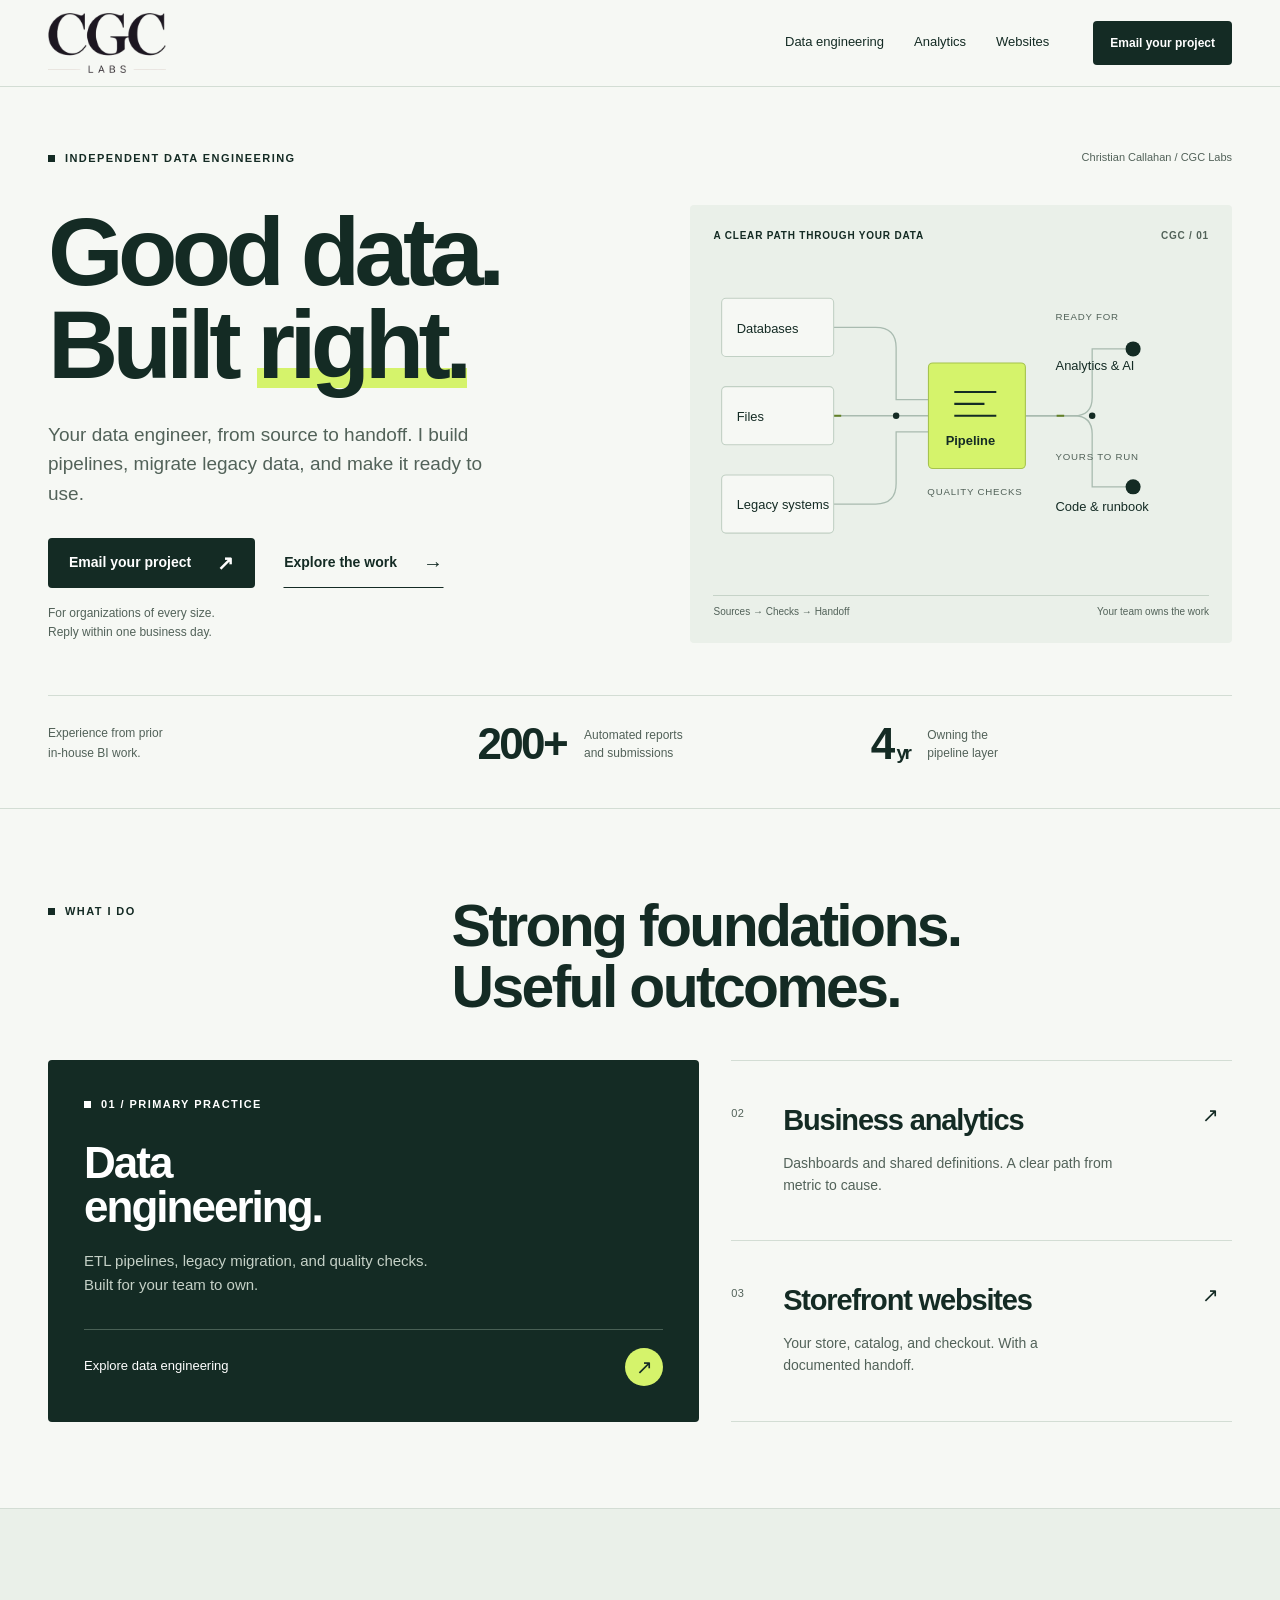
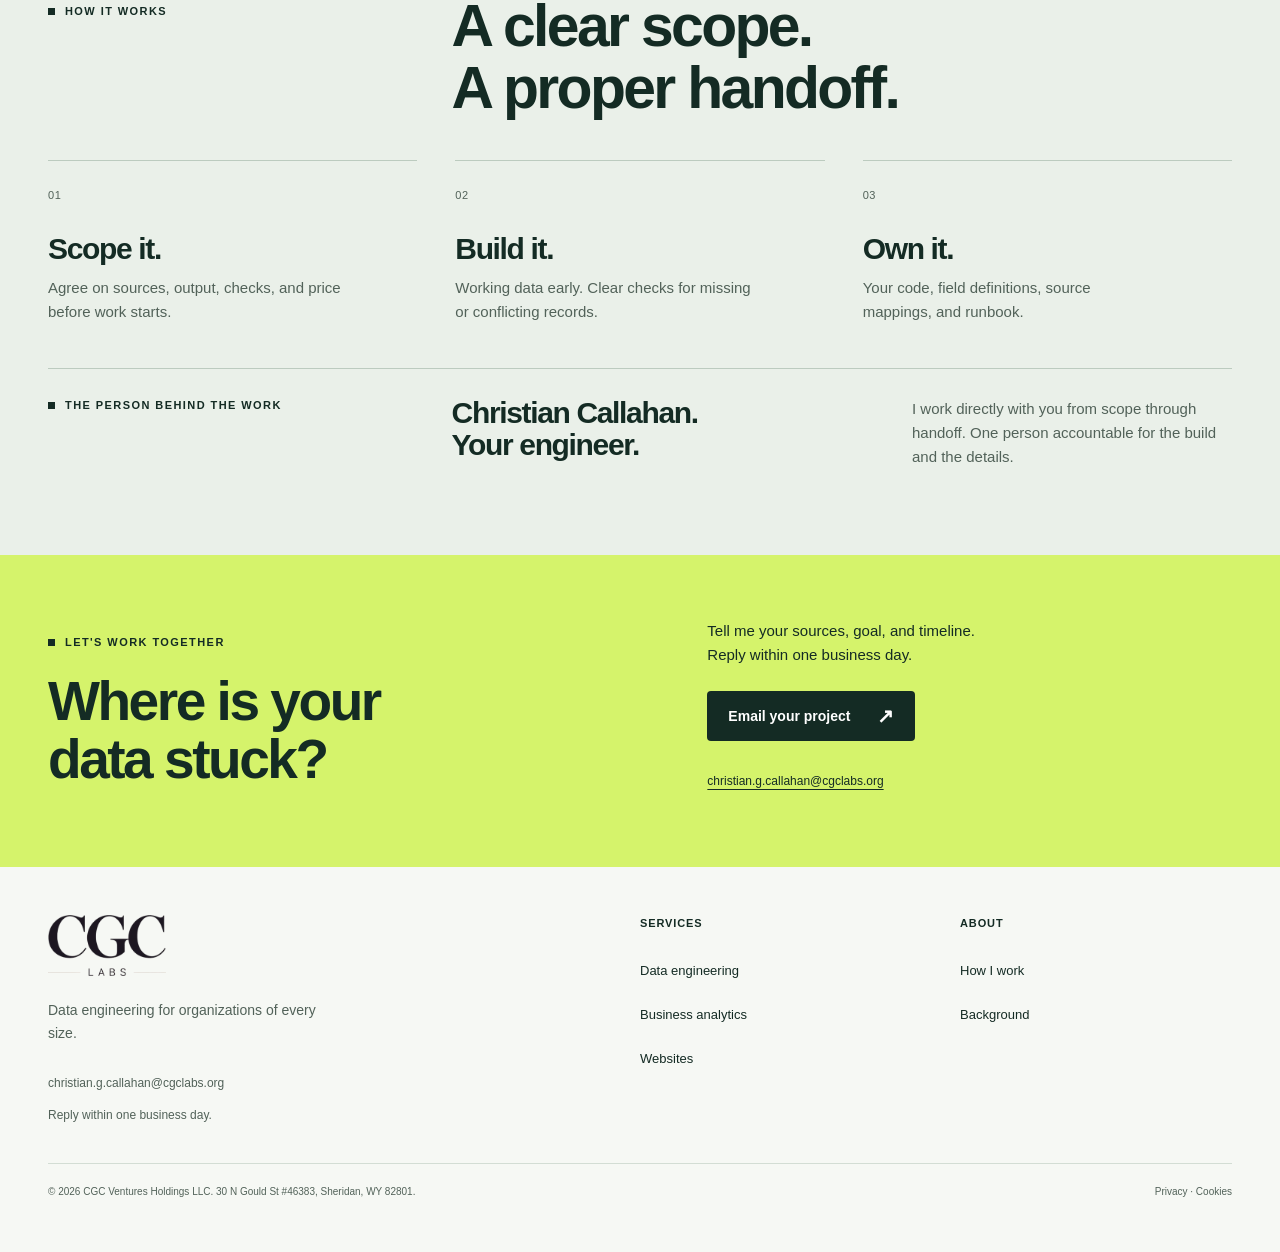
==== commit 5b320c5e: "Restore original CGC Labs brand artwork" ====
--- a/index.html
+++ b/index.html
@@ -10,12 +10,12 @@
 <meta property="og:description" content="Hire an independent data engineer for ETL pipelines, legacy migration, and data quality. For organizations of every size, with code and handoff included.">
 <meta property="og:type" content="website">
 <meta property="og:url" content="https://cgclabs.org/">
-<link rel="icon" type="image/svg+xml" href="assets/favicon.svg">
+<link rel="icon" type="image/svg+xml" href="assets/favicon.svg?v=20261022-2">
 <link rel="preconnect" href="https://api.fontshare.com">
 <link rel="preconnect" href="https://cdn.fontshare.com" crossorigin>
 <link rel="stylesheet" href="https://api.fontshare.com/v2/css?f[]=cabinet-grotesk@800&amp;display=swap">
 <link rel="stylesheet" href="https://api.fontshare.com/v2/css?f[]=general-sans@400,500,600&amp;display=swap">
-<link rel="stylesheet" href="assets/style.css?v=20261022-1">
+<link rel="stylesheet" href="assets/style.css?v=20261022-2">
 <meta name="robots" content="index, follow, max-image-preview:large">
 <meta property="og:site_name" content="CGC Labs">
 <script type="application/ld+json">
@@ -31,9 +31,9 @@
       "email": "christian.g.callahan@cgclabs.org",
       "logo": {
         "@type": "ImageObject",
-        "url": "https://cgclabs.org/assets/logo.svg",
-        "width": 512,
-        "height": 512
+        "url": "https://cgclabs.org/assets/logo.png",
+        "width": 314,
+        "height": 160
       }
     },
     {
@@ -86,7 +86,7 @@
 
 <header class="nav">
   <div class="container nav-inner">
-    <a class="logo" href="/" aria-label="CGC Labs, home"><svg class="logo-mark" viewBox="0 0 32 32" aria-hidden="true"><path d="M3 4h12v10H3zm14 14h12v10H17z" fill="currentColor"/><path d="M9 14v9h8M15 9h9v9" fill="none" stroke="currentColor" stroke-width="3"/></svg><span>cgc labs</span></a>
+    <a class="logo" href="/" aria-label="CGC Labs, home"><img src="assets/logo.png" width="314" height="160" alt="CGC Labs"></a>
     <ul class="nav-links">
       <li><a href="/data-engineering">Data engineering</a></li>
       <li><a href="/analytics">Analytics</a></li>
@@ -102,7 +102,7 @@
 <div class="scrim"></div>
 <aside class="drawer" id="drawer" role="dialog" aria-label="Menu" inert aria-hidden="true">
   <div class="drawer-head">
-    <a class="logo" href="/"><svg class="logo-mark" viewBox="0 0 32 32" aria-hidden="true"><path d="M3 4h12v10H3zm14 14h12v10H17z" fill="currentColor"/><path d="M9 14v9h8M15 9h9v9" fill="none" stroke="currentColor" stroke-width="3"/></svg><span>cgc labs</span></a>
+    <a class="logo" href="/"><img src="assets/logo.png" width="314" height="160" alt="CGC Labs"></a>
     <button class="drawer-close" aria-label="Close menu">&times;</button>
   </div>
   <ul class="drawer-links">
@@ -194,7 +194,7 @@
   <div class="container">
     <div class="footer-grid">
       <div>
-        <a class="logo" href="/" aria-label="CGC Labs, home"><svg class="logo-mark" viewBox="0 0 32 32" aria-hidden="true"><path d="M3 4h12v10H3zm14 14h12v10H17z" fill="currentColor"/><path d="M9 14v9h8M15 9h9v9" fill="none" stroke="currentColor" stroke-width="3"/></svg><span>cgc labs</span></a>
+        <a class="logo" href="/" aria-label="CGC Labs, home"><img src="assets/logo.png" width="314" height="160" alt="CGC Labs"></a>
         <p class="footer-tag">Data engineering for organizations of every size.</p>
         <p class="footer-contact"><a href="mailto:christian.g.callahan@cgclabs.org">christian.g.callahan@cgclabs.org</a><br>Reply within one business day.</p>
       </div>
--- a/assets/style.css
+++ b/assets/style.css
@@ -201,25 +201,14 @@
 .logo {
   display:inline-flex;
   align-items:center;
-  gap:10px;
   min-height:44px;
-  font-family:var(--display);
-  font-size:30px;
-  font-weight:800;
-  letter-spacing:-.06em;
+  flex-shrink:0;
   line-height:1;
-  white-space:nowrap;
-}
-.logo-mark {
-  width:30px;
-  height:30px;
-  margin-right:3px;
-}
-.logo i {
-  font:inherit;
-}
-.logo b {
-  font:inherit;
+}
+.logo img {
+  display:block;
+  width:118px;
+  height:auto;
 }
 .nav-links {
   display:flex;
@@ -1174,12 +1163,8 @@
   .nav-inner {
     height:70px;
   }
-  .logo {
-    font-size:28px;
-  }
-  .logo-mark {
-    width:26px;
-    height:26px;
+  .logo img {
+    width:100px;
   }
   .home-hero {
     padding:30px 0 32px;
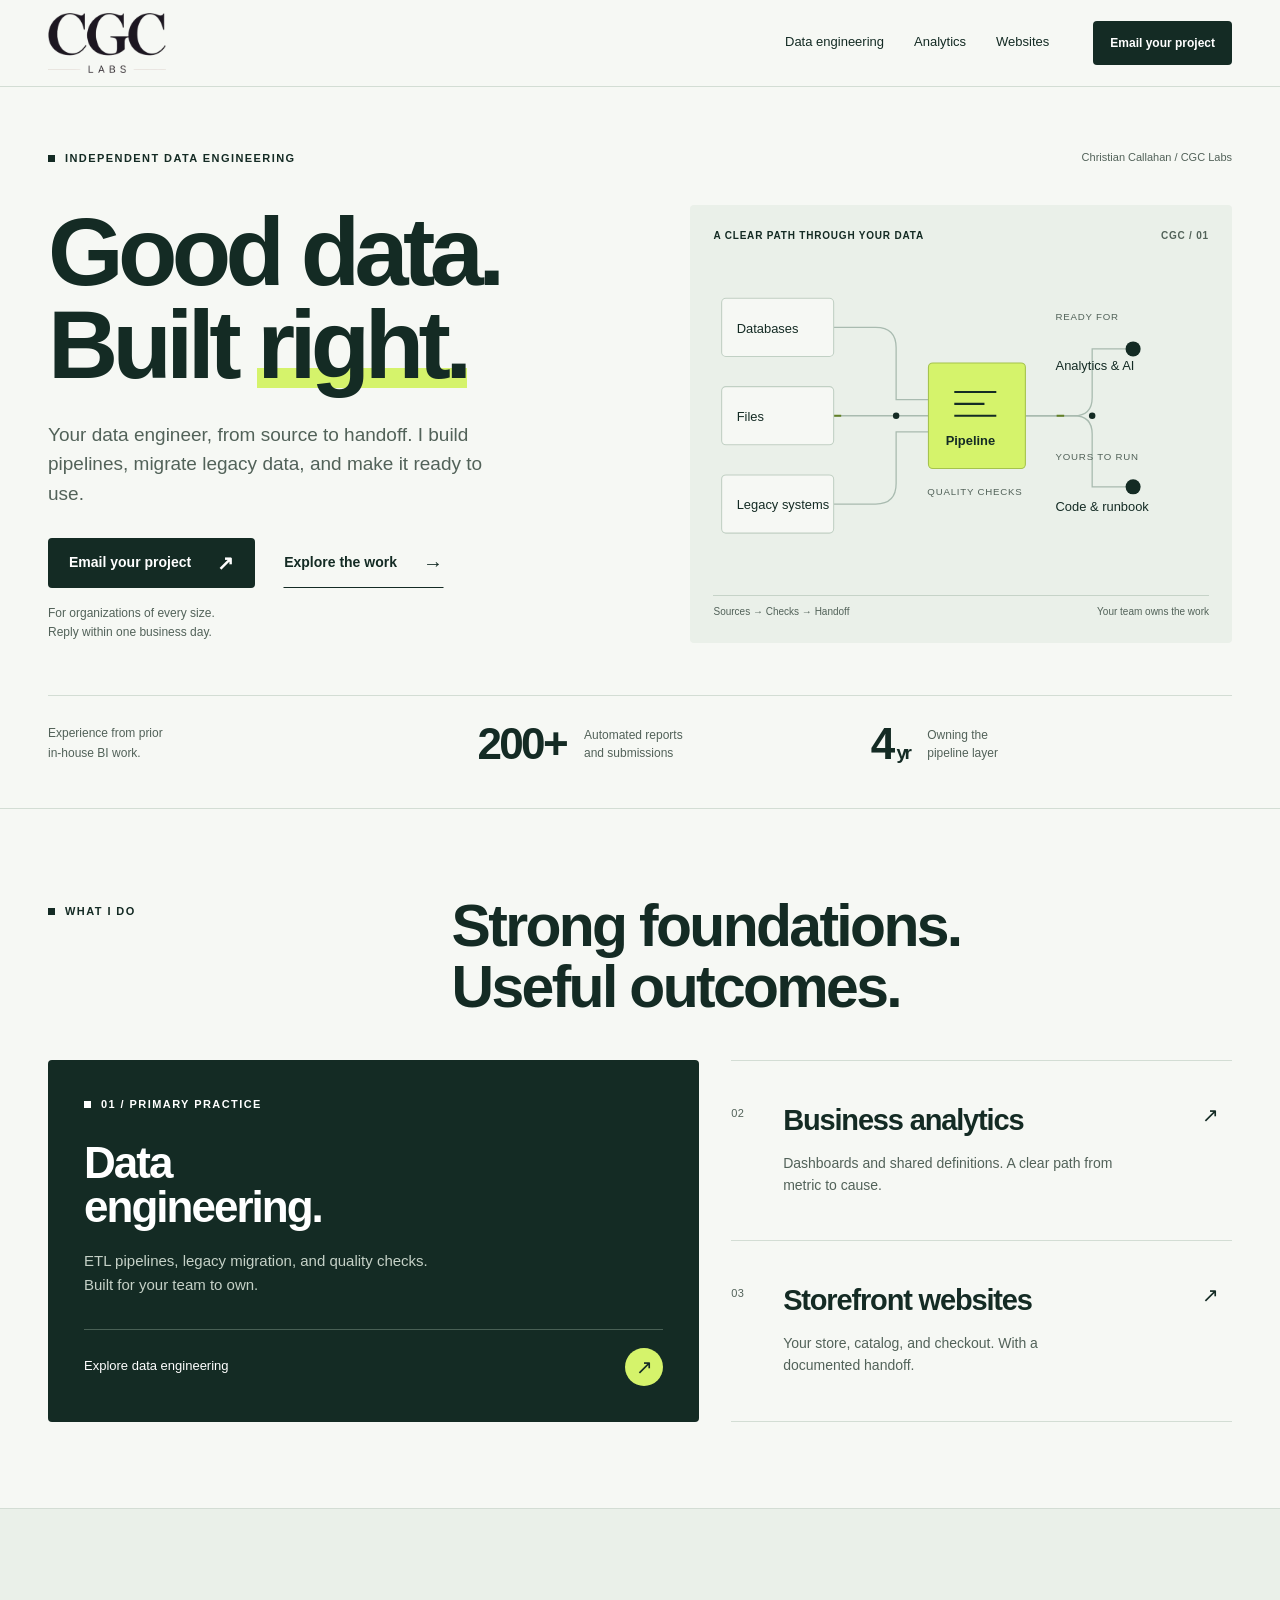
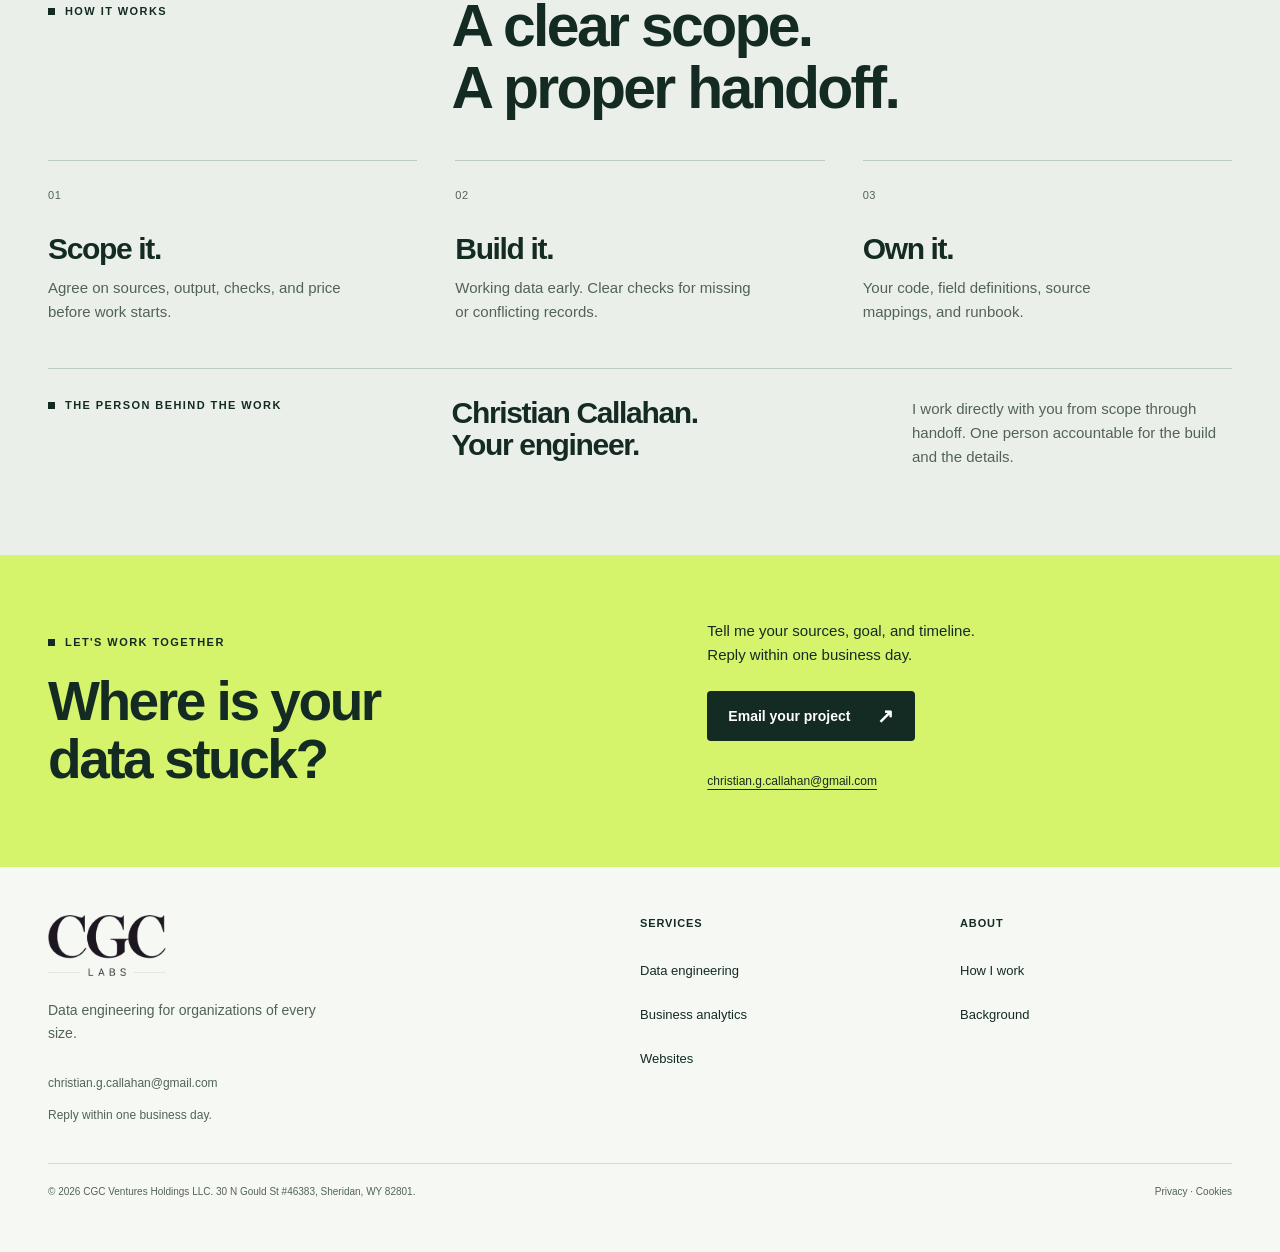
==== commit 09683930: "Use Gmail for all website contact email" ====
--- a/index.html
+++ b/index.html
@@ -28,7 +28,7 @@
       "name": "CGC Labs",
       "legalName": "CGC Ventures Holdings LLC",
       "url": "https://cgclabs.org/",
-      "email": "christian.g.callahan@cgclabs.org",
+      "email": "christian.g.callahan@gmail.com",
       "logo": {
         "@type": "ImageObject",
         "url": "https://cgclabs.org/assets/logo.png",
@@ -92,7 +92,7 @@
       <li><a href="/analytics">Analytics</a></li>
       <li><a href="/website">Websites</a></li>
     </ul>
-    <a class="btn btn-primary nav-cta" href="mailto:christian.g.callahan@cgclabs.org?subject=Data%20engineering%20inquiry&amp;body=Sources%3A%0D%0A%0D%0AGoal%3A%0D%0A%0D%0ATimeline%3A%0D%0A">Email your project</a>
+    <a class="btn btn-primary nav-cta" href="mailto:christian.g.callahan@gmail.com?subject=Data%20engineering%20inquiry&amp;body=Sources%3A%0D%0A%0D%0AGoal%3A%0D%0A%0D%0ATimeline%3A%0D%0A">Email your project</a>
     <button class="hamburger" aria-expanded="false" aria-controls="drawer" aria-label="Open menu">
       <span></span><span></span>
     </button>
@@ -111,7 +111,7 @@
     <li><a href="/website">Websites</a></li>
   </ul>
   <div class="drawer-cta">
-    <a class="btn btn-primary" href="mailto:christian.g.callahan@cgclabs.org?subject=Data%20engineering%20inquiry&amp;body=Sources%3A%0D%0A%0D%0AGoal%3A%0D%0A%0D%0ATimeline%3A%0D%0A">Email your project</a>
+    <a class="btn btn-primary" href="mailto:christian.g.callahan@gmail.com?subject=Data%20engineering%20inquiry&amp;body=Sources%3A%0D%0A%0D%0AGoal%3A%0D%0A%0D%0ATimeline%3A%0D%0A">Email your project</a>
   <p class="drawer-note">Independent data engineering.<br>For organizations of every size.</p>
 </div>
 </aside>
@@ -124,7 +124,7 @@
         <div class="hero-copy">
           <h1>Good data.<br>Built <span class="accent-word">right.</span></h1>
           <p class="lead">Your data engineer, from source to handoff. I build pipelines, migrate legacy data, and make it ready to use.</p>
-          <div class="hero-actions"><a class="btn btn-primary" href="mailto:christian.g.callahan@cgclabs.org?subject=Data%20engineering%20inquiry&amp;body=Sources%3A%0D%0A%0D%0AGoal%3A%0D%0A%0D%0ATimeline%3A%0D%0A">Email your project <span class="arr" aria-hidden="true">&#8599;</span></a><a class="btn btn-text" href="/data-engineering">Explore the work <span class="arr" aria-hidden="true">&#8594;</span></a></div>
+          <div class="hero-actions"><a class="btn btn-primary" href="mailto:christian.g.callahan@gmail.com?subject=Data%20engineering%20inquiry&amp;body=Sources%3A%0D%0A%0D%0AGoal%3A%0D%0A%0D%0ATimeline%3A%0D%0A">Email your project <span class="arr" aria-hidden="true">&#8599;</span></a><a class="btn btn-text" href="/data-engineering">Explore the work <span class="arr" aria-hidden="true">&#8594;</span></a></div>
           <p class="reply-note">For organizations of every size.<br>Reply within one business day.</p>
         </div>
         <figure class="route-board">
@@ -187,7 +187,7 @@
       <div class="operator" id="operator"><span class="eyebrow">The person behind the work</span><div class="operator-copy"><h3>Christian Callahan.<br>Your engineer.</h3><p>I work directly with you from scope through handoff. One person accountable for the build and the details.</p></div></div>
     </div>
   </section>
-  <section class="cta-panel"><div class="container cta-grid"><div><span class="eyebrow">Let's work together</span><h2>Where is your<br>data stuck?</h2></div><div><p>Tell me your sources, goal, and timeline.<br>Reply within one business day.</p><a class="btn btn-primary" href="mailto:christian.g.callahan@cgclabs.org?subject=Data%20engineering%20inquiry&amp;body=Sources%3A%0D%0A%0D%0AGoal%3A%0D%0A%0D%0ATimeline%3A%0D%0A">Email your project <span class="arr" aria-hidden="true">&#8599;</span></a><p class="cta-contact"><a href="mailto:christian.g.callahan@cgclabs.org">christian.g.callahan@cgclabs.org</a></p></div></div></section>
+  <section class="cta-panel"><div class="container cta-grid"><div><span class="eyebrow">Let's work together</span><h2>Where is your<br>data stuck?</h2></div><div><p>Tell me your sources, goal, and timeline.<br>Reply within one business day.</p><a class="btn btn-primary" href="mailto:christian.g.callahan@gmail.com?subject=Data%20engineering%20inquiry&amp;body=Sources%3A%0D%0A%0D%0AGoal%3A%0D%0A%0D%0ATimeline%3A%0D%0A">Email your project <span class="arr" aria-hidden="true">&#8599;</span></a><p class="cta-contact"><a href="mailto:christian.g.callahan@gmail.com">christian.g.callahan@gmail.com</a></p></div></div></section>
 </main>
 
 <footer class="footer">
@@ -196,7 +196,7 @@
       <div>
         <a class="logo" href="/" aria-label="CGC Labs, home"><img src="assets/logo.png" width="314" height="160" alt="CGC Labs"></a>
         <p class="footer-tag">Data engineering for organizations of every size.</p>
-        <p class="footer-contact"><a href="mailto:christian.g.callahan@cgclabs.org">christian.g.callahan@cgclabs.org</a><br>Reply within one business day.</p>
+        <p class="footer-contact"><a href="mailto:christian.g.callahan@gmail.com">christian.g.callahan@gmail.com</a><br>Reply within one business day.</p>
       </div>
       <nav aria-label="Services">
         <h6 class="h6">Services</h6>
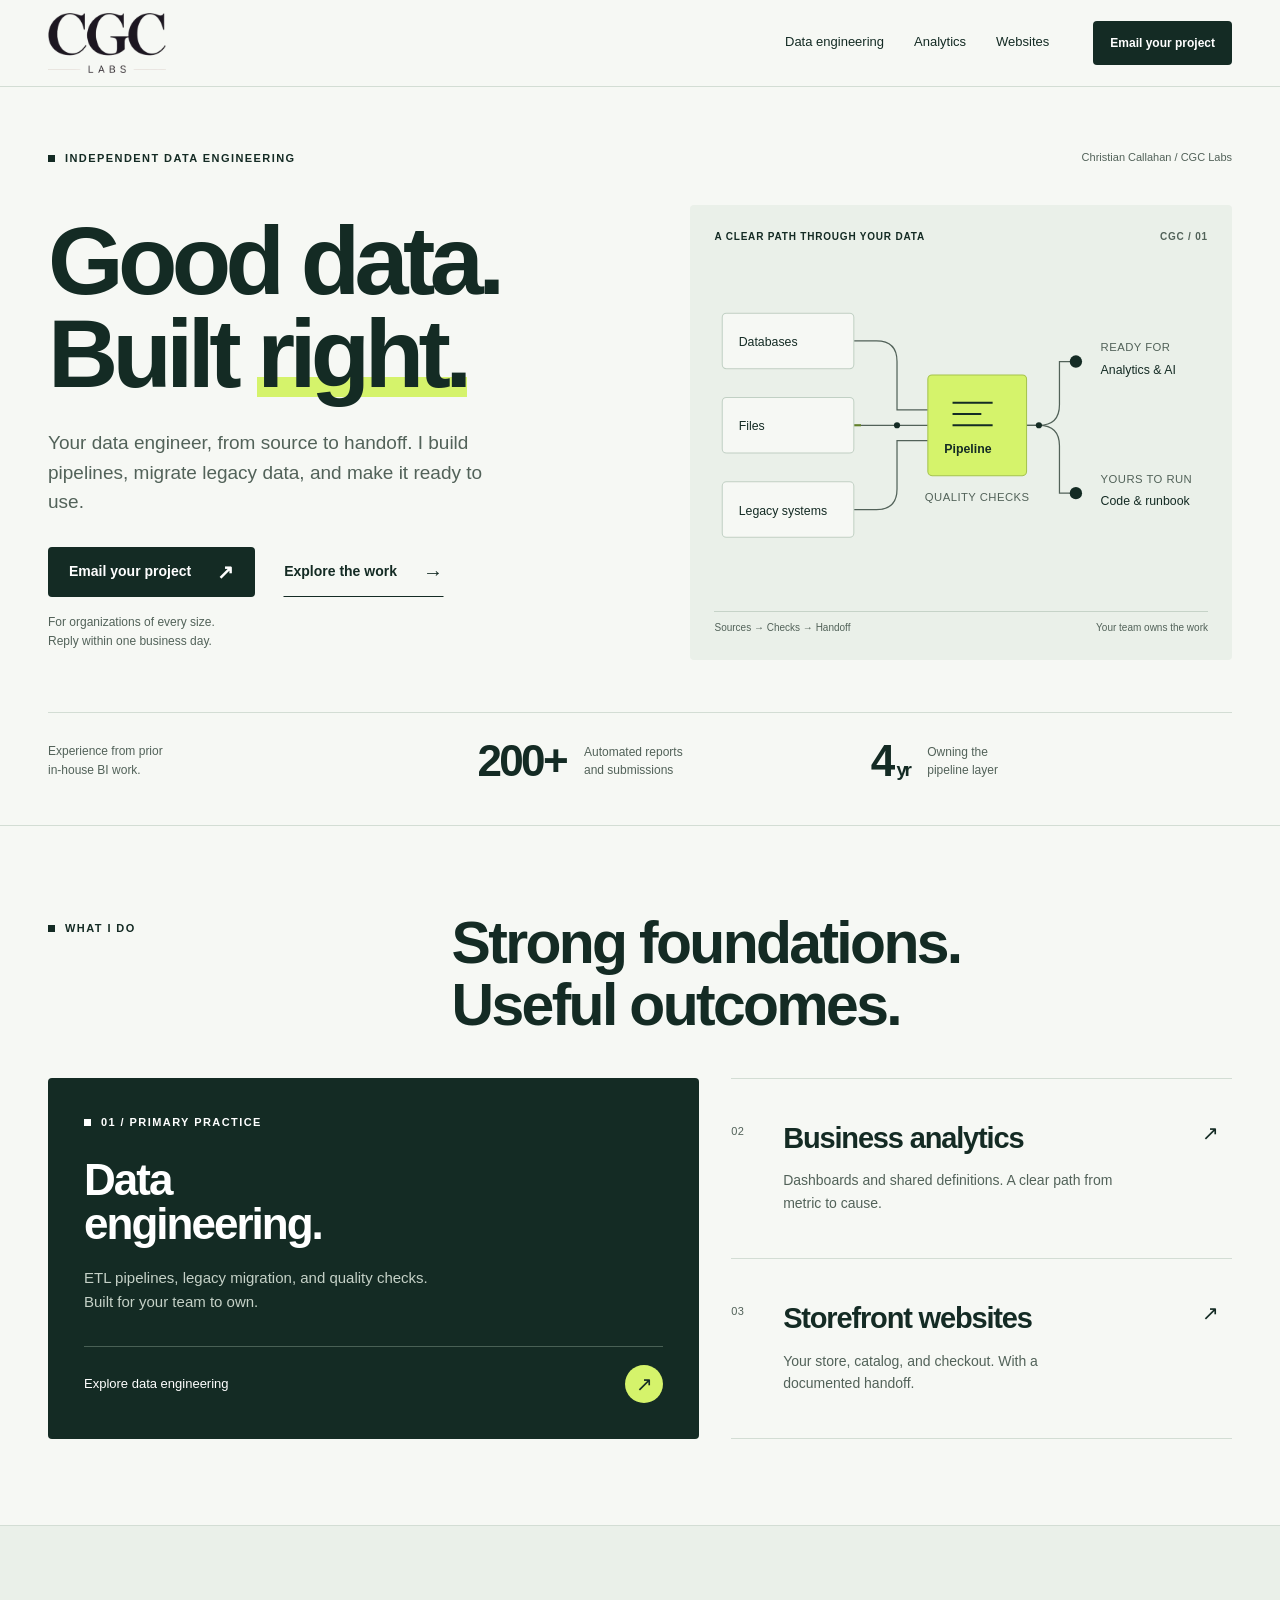
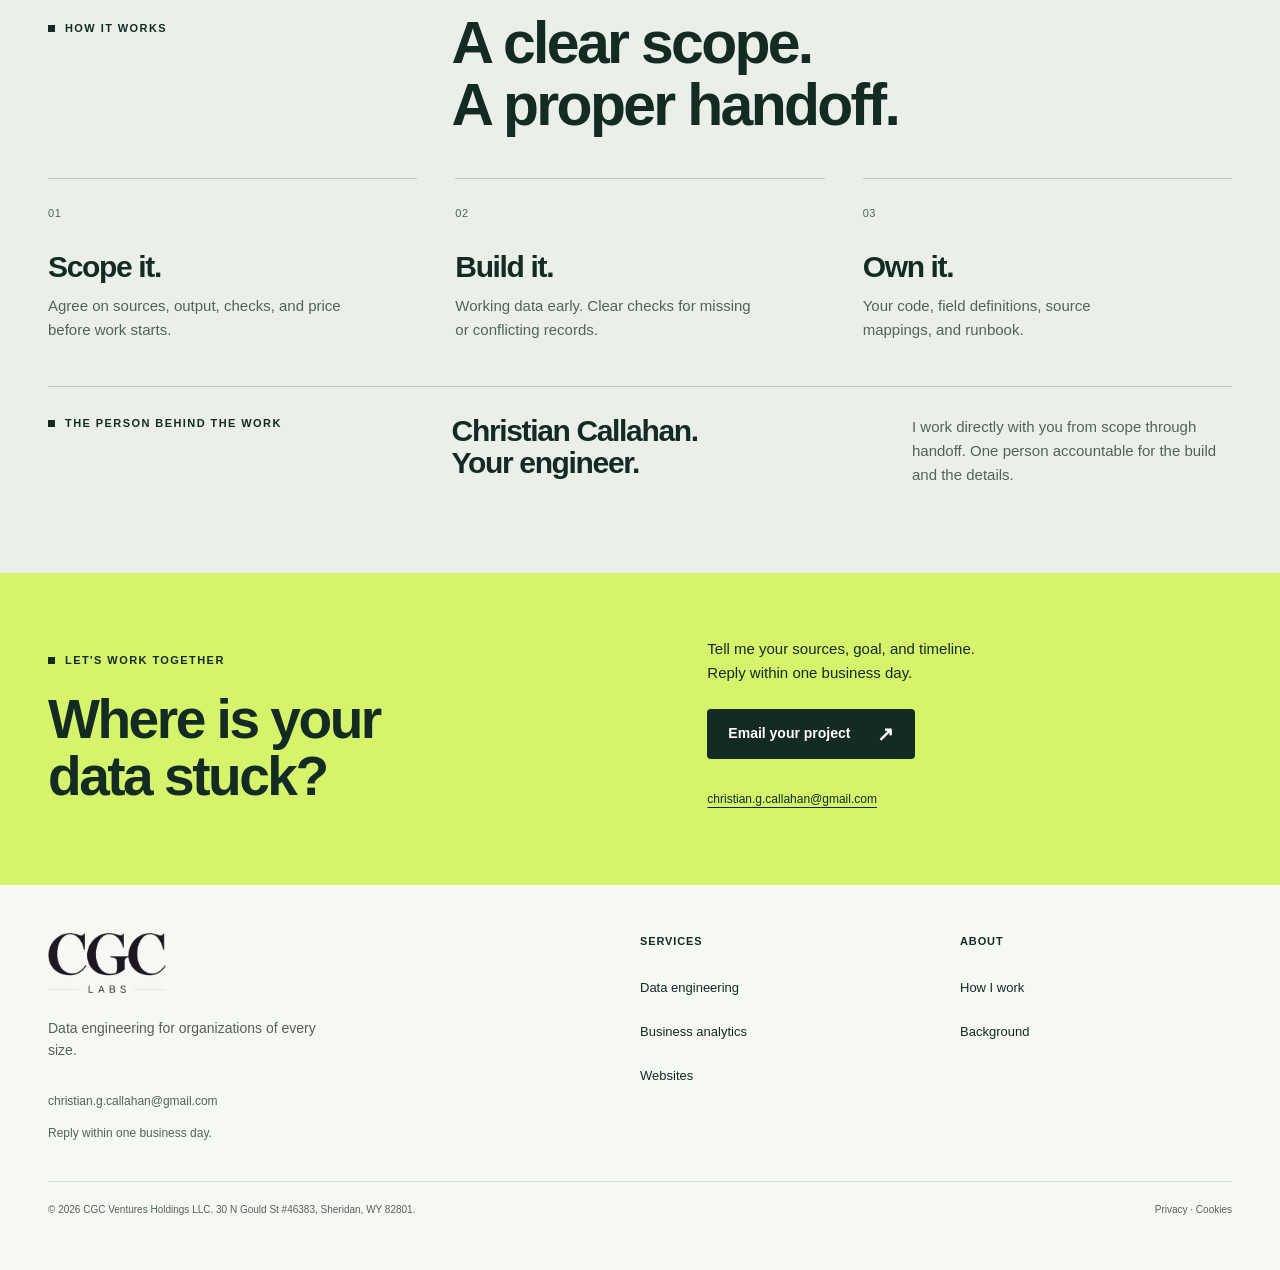
==== commit ad2938f7: "Fix workflow diagram spacing and responsive visual quality" ====
--- a/index.html
+++ b/index.html
@@ -15,7 +15,7 @@
 <link rel="preconnect" href="https://cdn.fontshare.com" crossorigin>
 <link rel="stylesheet" href="https://api.fontshare.com/v2/css?f[]=cabinet-grotesk@800&amp;display=swap">
 <link rel="stylesheet" href="https://api.fontshare.com/v2/css?f[]=general-sans@400,500,600&amp;display=swap">
-<link rel="stylesheet" href="assets/style.css?v=20261022-2">
+<link rel="stylesheet" href="assets/style.css?v=20261025-1">
 <meta name="robots" content="index, follow, max-image-preview:large">
 <meta property="og:site_name" content="CGC Labs">
 <script type="application/ld+json">
@@ -129,30 +129,33 @@
         </div>
         <figure class="route-board">
           <div class="board-label"><span>A clear path through your data</span><span>CGC / 01</span></div>
-          <svg class="route-svg route-desktop" viewBox="0 0 460 310" role="img" aria-labelledby="route-title route-desc">
+          <svg class="route-svg route-desktop" viewBox="0 0 480 310" role="img" aria-labelledby="route-title route-desc">
             <title id="route-title">From scattered sources to usable data</title><desc id="route-desc">Databases, files, and legacy systems feed a pipeline with quality checks, then documented datasets for analytics and AI. Code and runbook are included in the handoff.</desc>
-            <g fill="none" stroke="#a9bbb0" stroke-width="1.2"><path d="M112 70H151Q170 70 170 89V137H200"/><path d="M112 152H200"/><path d="M112 234H151Q170 234 170 215V167H200"/><path d="M290 152H335Q352 152 352 135V90H390"/><path d="M290 152H335Q352 152 352 169V218H390"/></g>
-            <path class="route-flow" d="M112 152H390" stroke="#628027" stroke-width="2" fill="none"/>
-            <g fill="#f6f8f4" stroke="#c1d0c4"><rect x="8" y="43" width="104" height="54" rx="4"/><rect x="8" y="125" width="104" height="54" rx="4"/><rect x="8" y="207" width="104" height="54" rx="4"/></g>
-            <g><text x="22" y="75">Databases</text><text x="22" y="157">Files</text><text x="22" y="239">Legacy systems</text></g>
-            <rect x="200" y="103" width="90" height="98" rx="4" fill="#d5f36b" stroke="#a5c34d"/>
-            <path d="M224 130h39m-39 11h28m-28 11h39" stroke="#142b24" stroke-width="2"/>
-            <text x="216" y="179" font-weight="600">Pipeline</text>
-            <g fill="#142b24"><circle cx="390" cy="90" r="7"/><circle cx="390" cy="218" r="7"/></g>
-            <text x="318" y="63" class="svg-small">Ready for</text><text x="318" y="110">Analytics &amp; AI</text><text x="318" y="193" class="svg-small">Yours to run</text><text x="318" y="240">Code &amp; runbook</text>
-            <text x="199" y="226" class="svg-small">Quality checks</text>
-            <g fill="#142b24"><circle cx="170" cy="152" r="3"/><circle cx="352" cy="152" r="3"/></g>
+            <!-- Source anchors: x=136. Pipeline: x=208..304. Outputs: x=352; labels: x=376. -->
+            <g fill="none" stroke="#526259" stroke-width="1.2"><path d="M136 70H158Q178 70 178 90V137H208"/><path d="M136 152H208"/><path d="M136 234H158Q178 234 178 214V167H208"/><path d="M304 152H316Q336 152 336 132V90H352"/><path d="M304 152H316Q336 152 336 172V218H352"/></g>
+            <path class="route-flow" d="M136 152H208" stroke="#628027" stroke-width="2" fill="none"/>
+            <g fill="#f6f8f4" stroke="#c1d0c4"><rect x="8" y="43" width="128" height="54" rx="4"/><rect x="8" y="125" width="128" height="54" rx="4"/><rect x="8" y="207" width="128" height="54" rx="4"/></g>
+            <g><text x="24" y="75">Databases</text><text x="24" y="157">Files</text><text x="24" y="239">Legacy systems</text></g>
+            <rect x="208" y="103" width="96" height="98" rx="4" fill="#d5f36b" stroke="#a5c34d"/>
+            <path d="M232 130h39m-39 11h28m-28 11h39" stroke="#142b24" stroke-width="2"/>
+            <text x="224" y="179" font-weight="600">Pipeline</text>
+            <g fill="#142b24"><circle cx="352" cy="90" r="6"/><circle cx="352" cy="218" r="6"/></g>
+            <g class="route-output" transform="translate(376 90)"><text y="-10" class="svg-small">Ready for</text><text y="12">Analytics &amp; AI</text></g>
+            <g class="route-output" transform="translate(376 218)"><text y="-10" class="svg-small">Yours to run</text><text y="12">Code &amp; runbook</text></g>
+            <text x="256" y="226" text-anchor="middle" class="svg-small">Quality checks</text>
+            <g fill="#142b24"><circle cx="178" cy="152" r="3"/><circle cx="316" cy="152" r="3"/></g>
           </svg>
-          <svg class="route-svg route-mobile" viewBox="0 0 300 268" role="img" aria-labelledby="mobile-route-title mobile-route-desc">
+          <svg class="route-svg route-mobile" viewBox="0 0 300 336" role="img" aria-labelledby="mobile-route-title mobile-route-desc">
             <title id="mobile-route-title">Sources, quality checks, and handoff</title><desc id="mobile-route-desc">Databases, files, and legacy systems feed checked pipelines, then documented data and code for your team.</desc>
-            <path d="M150 66v37m0 65v37" stroke="#a9bbb0" stroke-width="1.5" fill="none"/>
-            <path d="m145 96 5 7 5-7m-10 102 5 7 5-7" stroke="#142b24" stroke-width="1.5" fill="none"/>
-            <rect x="15" y="12" width="270" height="54" rx="4" fill="#f6f8f4" stroke="#c1d0c4"/>
-            <text x="150" y="45" text-anchor="middle">Databases / Files / Legacy</text>
-            <rect x="15" y="103" width="270" height="65" rx="4" fill="#d5f36b" stroke="#a5c34d"/>
-            <text x="150" y="130" text-anchor="middle" font-weight="600">Your pipeline</text><text x="150" y="151" text-anchor="middle">Quality checks included</text>
-            <rect x="15" y="205" width="270" height="54" rx="4" fill="#142b24"/>
-            <text x="150" y="228" text-anchor="middle" class="svg-invert">Analytics &amp; AI</text><text x="150" y="247" text-anchor="middle" class="svg-invert">Your code &amp; runbook</text>
+            <!-- Nodes share x=16..284. Connectors use the center anchor x=150 and 40-unit gaps. -->
+            <path d="M150 80v40m0 80v40" stroke="#526259" stroke-width="1.5" fill="none"/>
+            <path d="m145 113 5 7 5-7m-10 120 5 7 5-7" stroke="#142b24" stroke-width="1.5" fill="none"/>
+            <rect x="16" y="16" width="268" height="64" rx="4" fill="#f6f8f4" stroke="#c1d0c4"/>
+            <text x="150" y="54" text-anchor="middle">Databases / Files / Legacy</text>
+            <rect x="16" y="120" width="268" height="80" rx="4" fill="#d5f36b" stroke="#a5c34d"/>
+            <text x="150" y="152" text-anchor="middle" font-weight="600">Your pipeline</text><text x="150" y="176" text-anchor="middle">Quality checks included</text>
+            <rect x="16" y="240" width="268" height="80" rx="4" fill="#142b24"/>
+            <text x="150" y="272" text-anchor="middle" class="svg-invert">Analytics &amp; AI</text><text x="150" y="296" text-anchor="middle" class="svg-invert">Your code &amp; runbook</text>
           </svg>
           <figcaption class="board-foot"><span>Sources &#8594; Checks &#8594; Handoff</span><span>Your team owns the work</span></figcaption>
         </figure>
--- a/assets/style.css
+++ b/assets/style.css
@@ -360,10 +360,12 @@
   max-width:440px;
 }
 .route-board {
+  --board-space:24px;
   position:relative;
   background:var(--soft);
   min-height:438px;
-  padding:23px;
+  padding:var(--board-space);
+  gap:var(--board-space);
   display:flex;
   flex-direction:column;
   justify-content:space-between;
@@ -373,6 +375,8 @@
 .board-label {
   display:flex;
   justify-content:space-between;
+  align-items:start;
+  gap:16px;
   font-size:10px;
   font-weight:600;
   letter-spacing:.08em;
@@ -380,6 +384,7 @@
 }
 .board-label span:last-child {
   color:var(--muted);
+  flex-shrink:0;
 }
 .route-board svg {
   width:100%;
@@ -411,6 +416,10 @@
   letter-spacing:.08em;
   text-transform:uppercase;
   fill:var(--muted);
+}
+.route-desktop .svg-small {
+  font-size:11px;
+  letter-spacing:.04em;
 }
 .route-svg .svg-heading {
   font-family:var(--display);
@@ -955,7 +964,6 @@
   }
   .route-board {
     min-height:400px;
-    padding:18px;
   }
   .home-hero h1 {
     font-size:clamp(64px,7.8vw,90px);
@@ -985,16 +993,19 @@
     font-size:38px;
   }
 }
-@media(max-width:899px) {
+@media(max-width:1199px) {
   .route-desktop {
     display:none;
   }
   .route-mobile {
     display:block;
+    max-height:360px;
   }
   .route-mobile text {
-    font-size:14px;
-  }
+    font-size:16px;
+  }
+}
+@media(max-width:899px) {
   .container {
     width:calc(100% - 48px);
   }
@@ -1034,8 +1045,8 @@
     gap:18px;
   }
   .route-board {
+    --board-space:16px;
     min-height:370px;
-    padding:16px;
   }
   .board-label {
     font-size:9px;
@@ -1209,20 +1220,9 @@
   }
   .route-board {
     min-height:0;
-    padding:20px;
-    gap:18px;
   }
   .route-board svg {
     max-height:310px;
-  }
-  .route-desktop {
-    display:none;
-  }
-  .route-mobile {
-    display:block;
-  }
-  .route-mobile text {
-    font-size:14px;
   }
   .board-label {
     font-size:9px;
